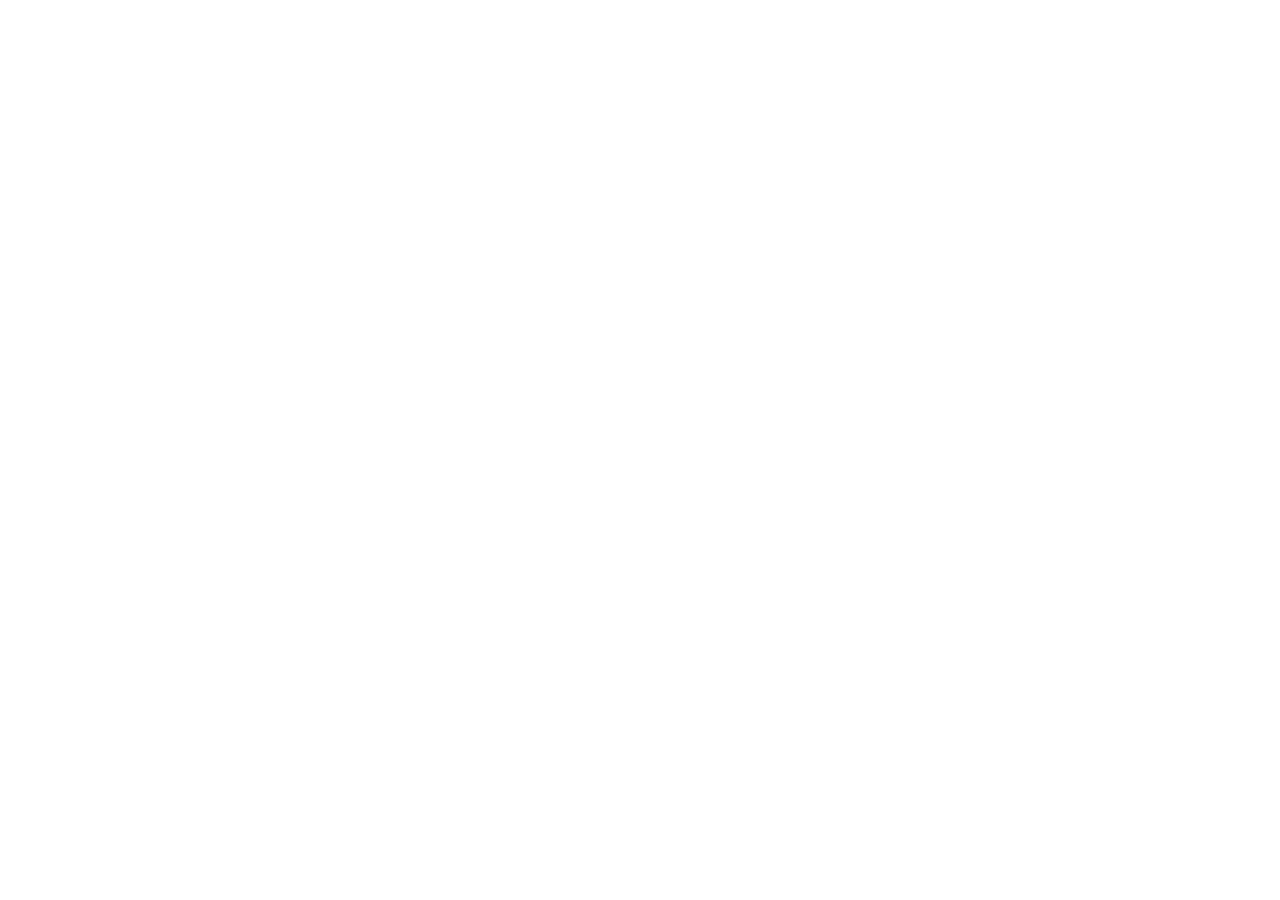
==== mellow-fade-block-main/index.html @ 61ed84eb "322" ====
<!doctype html>
<html lang="ru">
  <head>
    <meta charset="UTF-8" />
    <meta name="viewport" content="width=device-width, initial-scale=1.0, maximum-scale=1.0, user-scalable=no" />
    <title>Отзывы клиентов | Тату-салон</title>
    <meta name="description" content="Отзывы довольных клиентов нашего тату-салона. Ваши слова — лучшая награда!" />
    <meta name="theme-color" content="#0d0d0d" />

    <meta property="og:title" content="Отзывы клиентов | Тату-салон" />
    <meta property="og:description" content="Отзывы довольных клиентов нашего тату-салона" />
    <meta property="og:type" content="website" />

    <meta name="twitter:card" content="summary_large_image" />
  </head>

  <body>
    <div id="root"></div>
    <script type="module" src="/src/main.tsx"></script>
  </body>
</html>
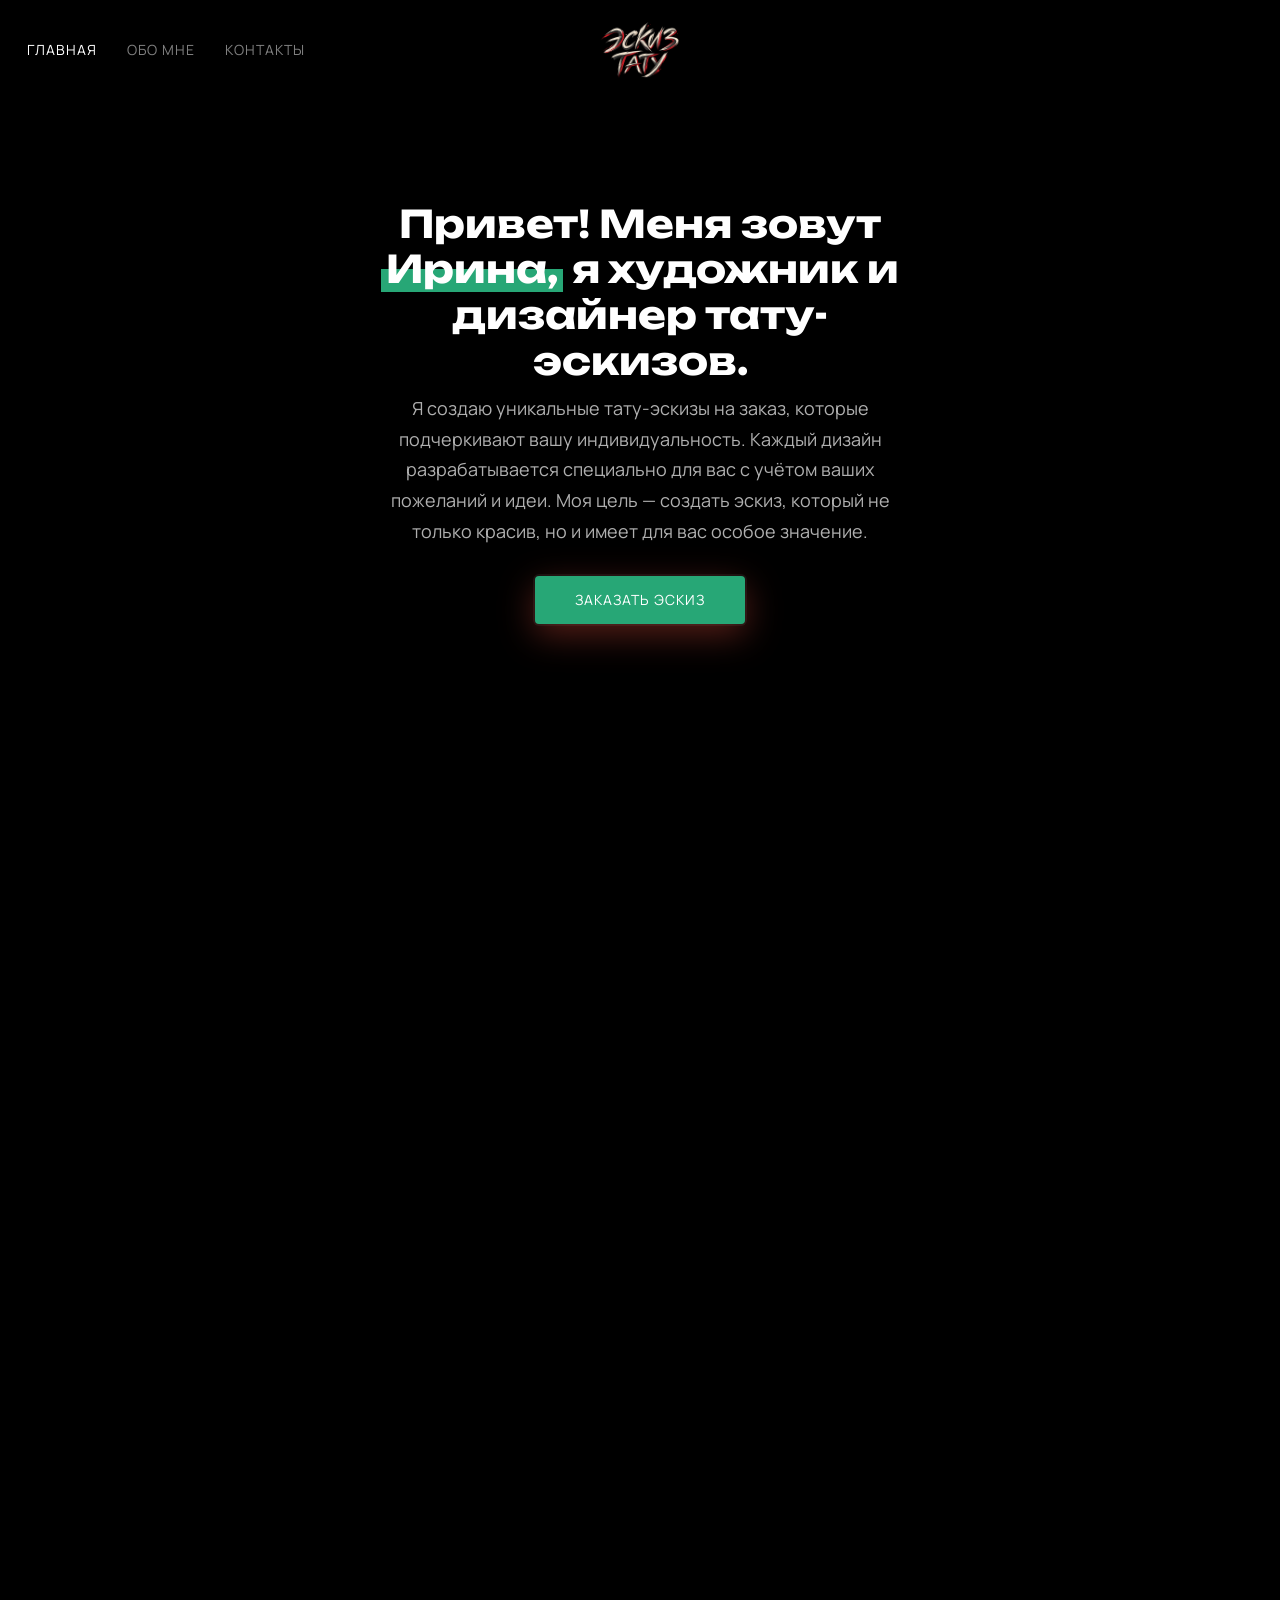
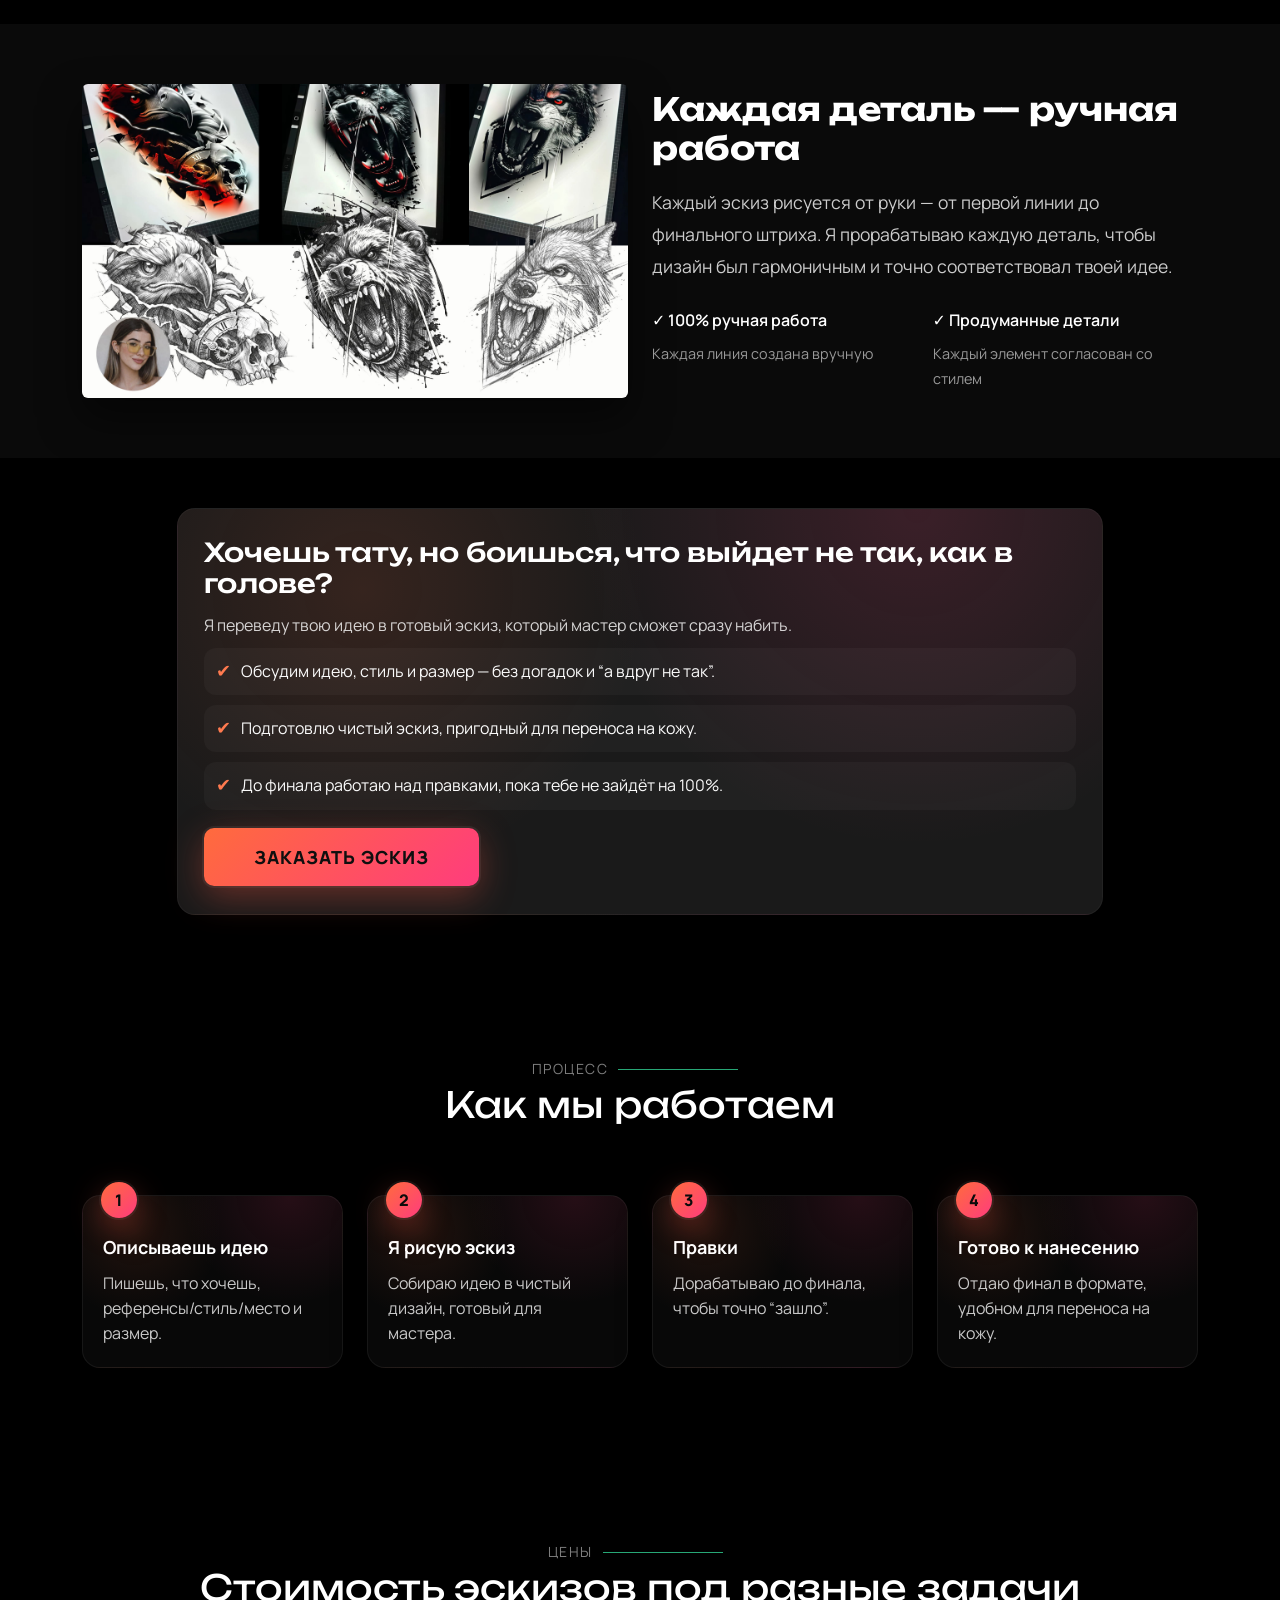
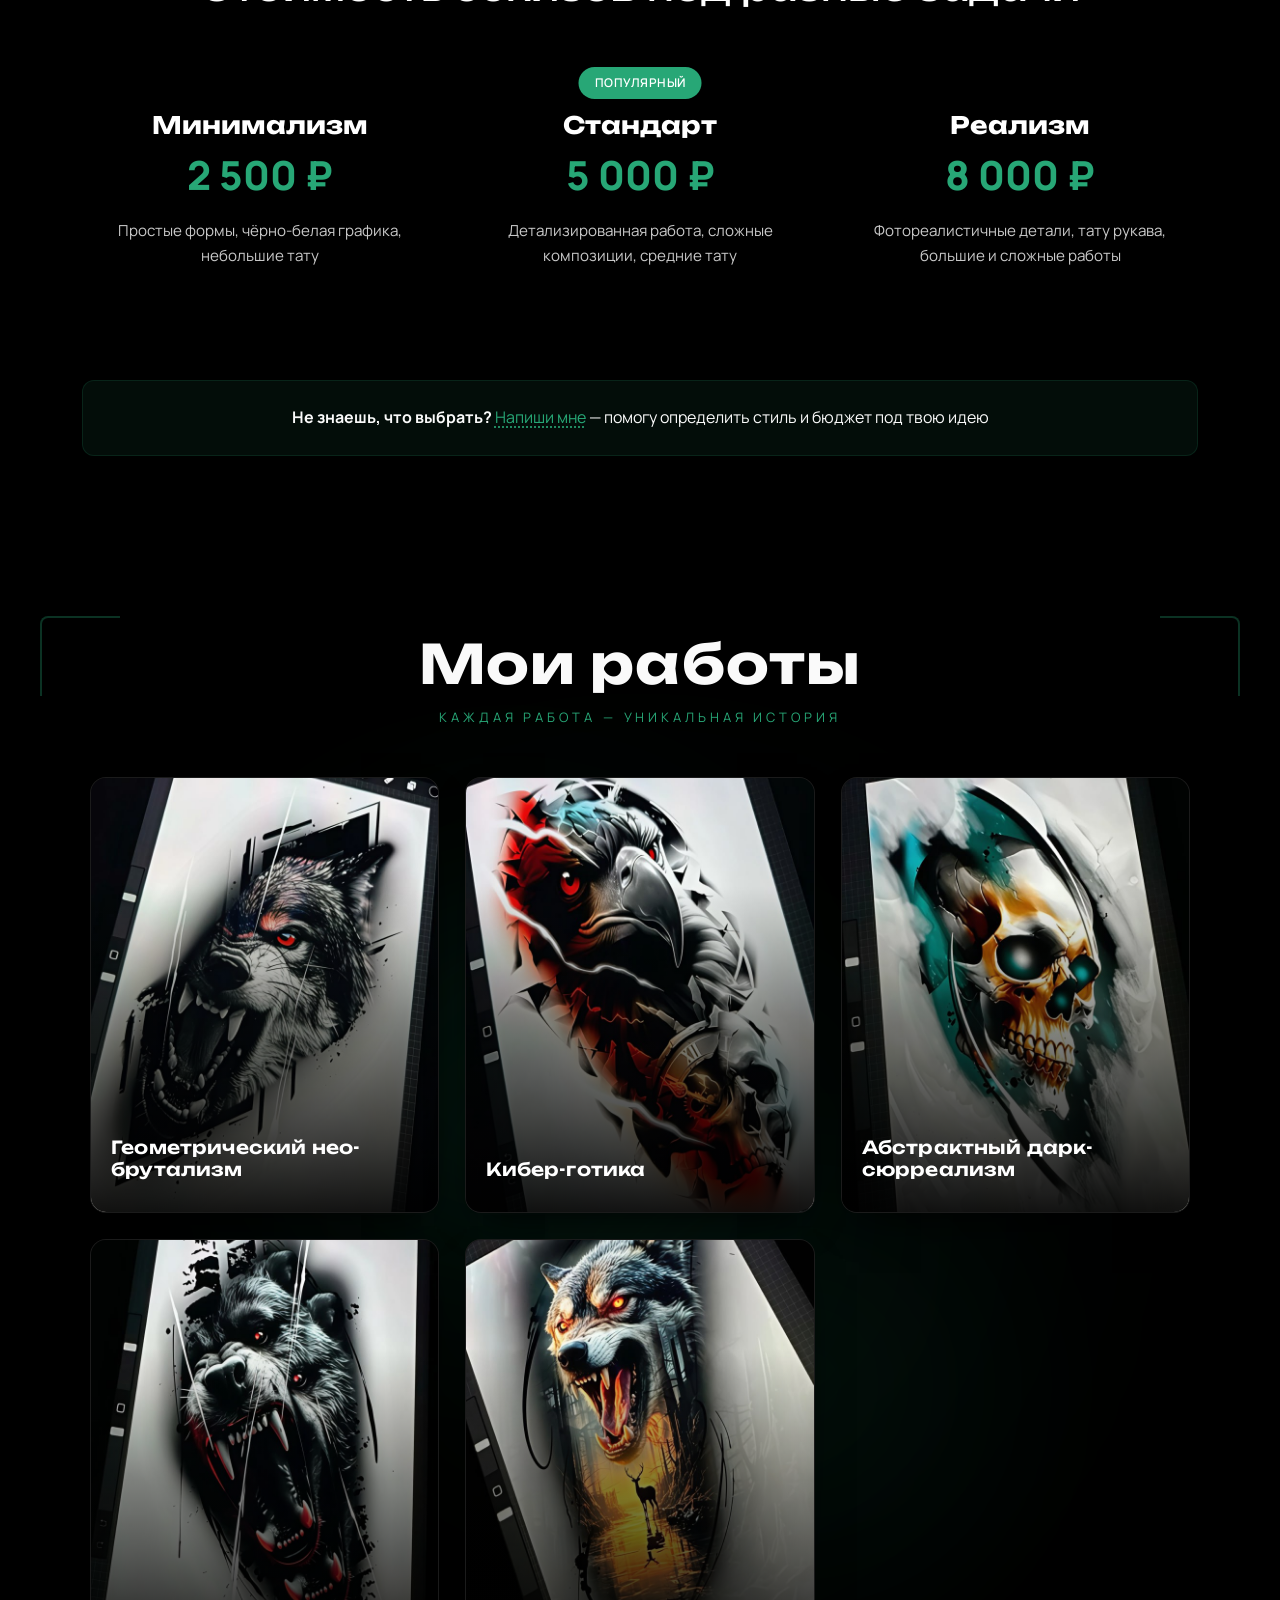
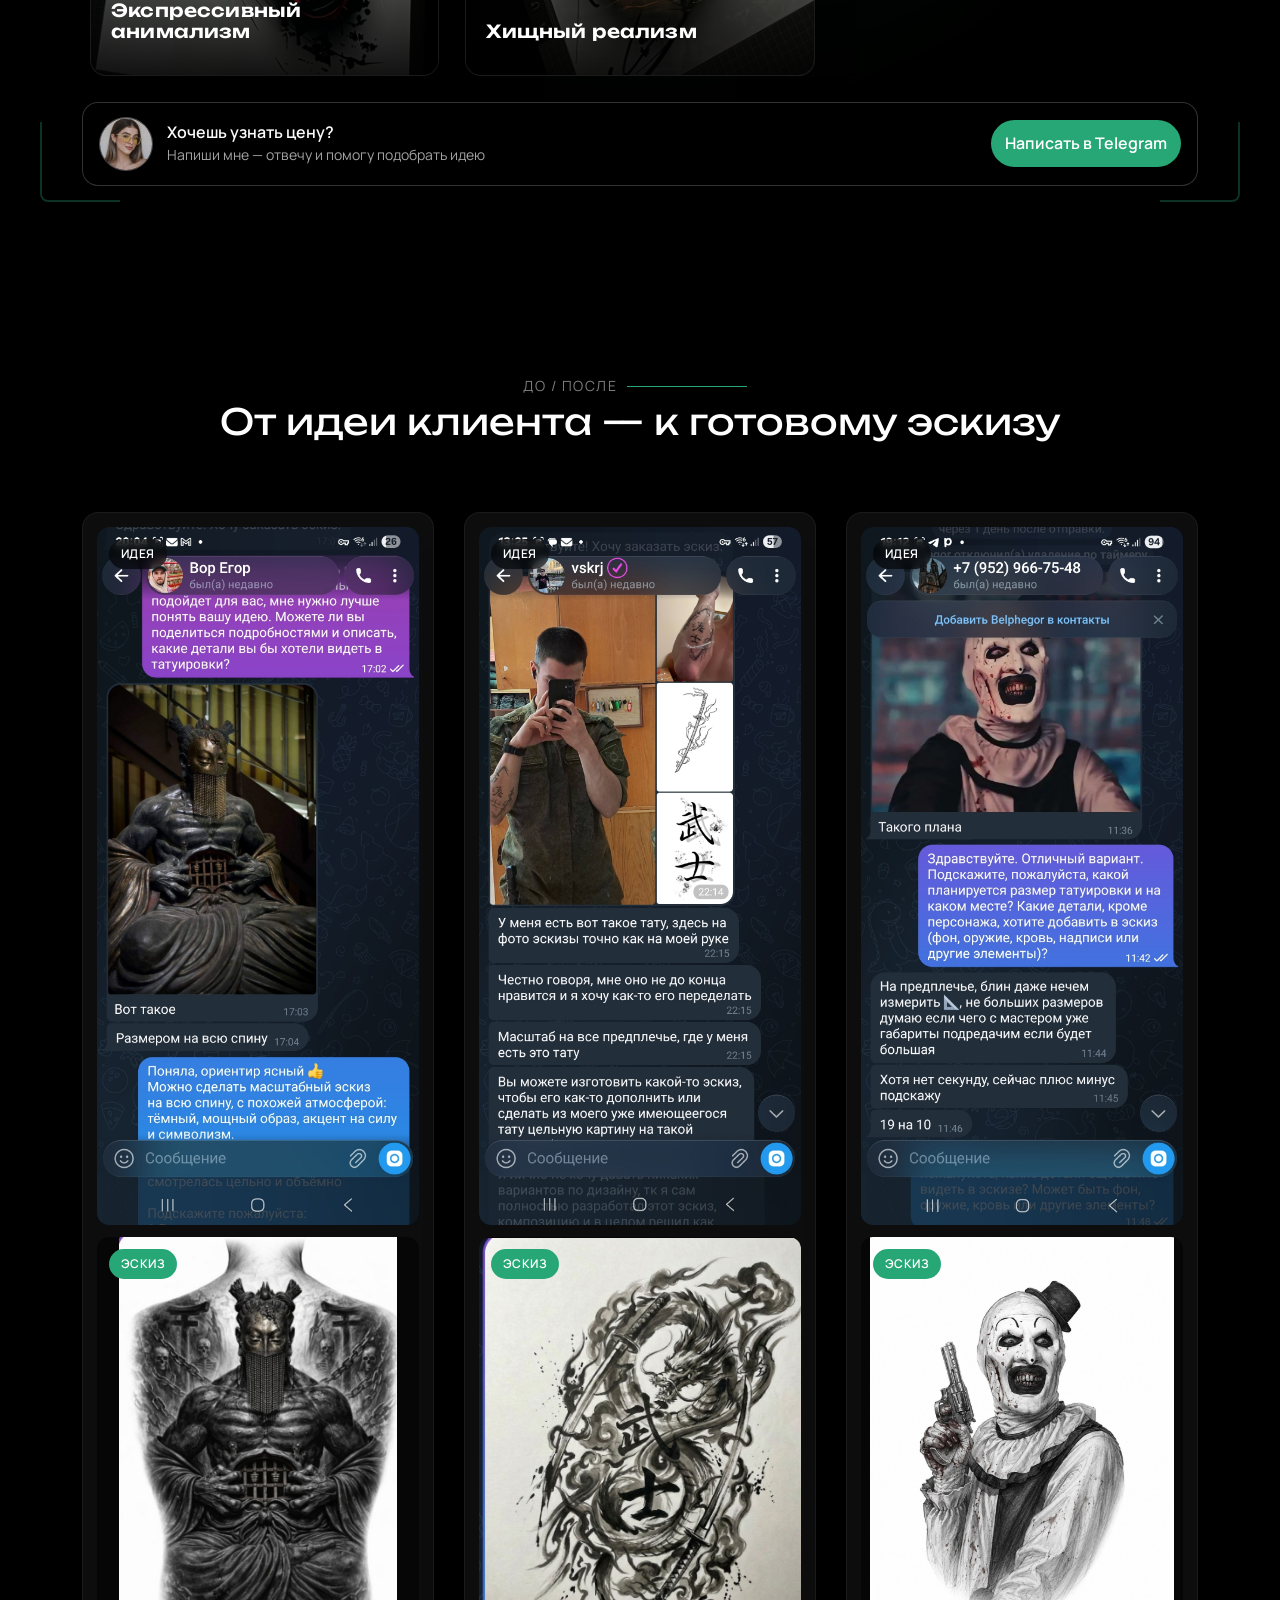
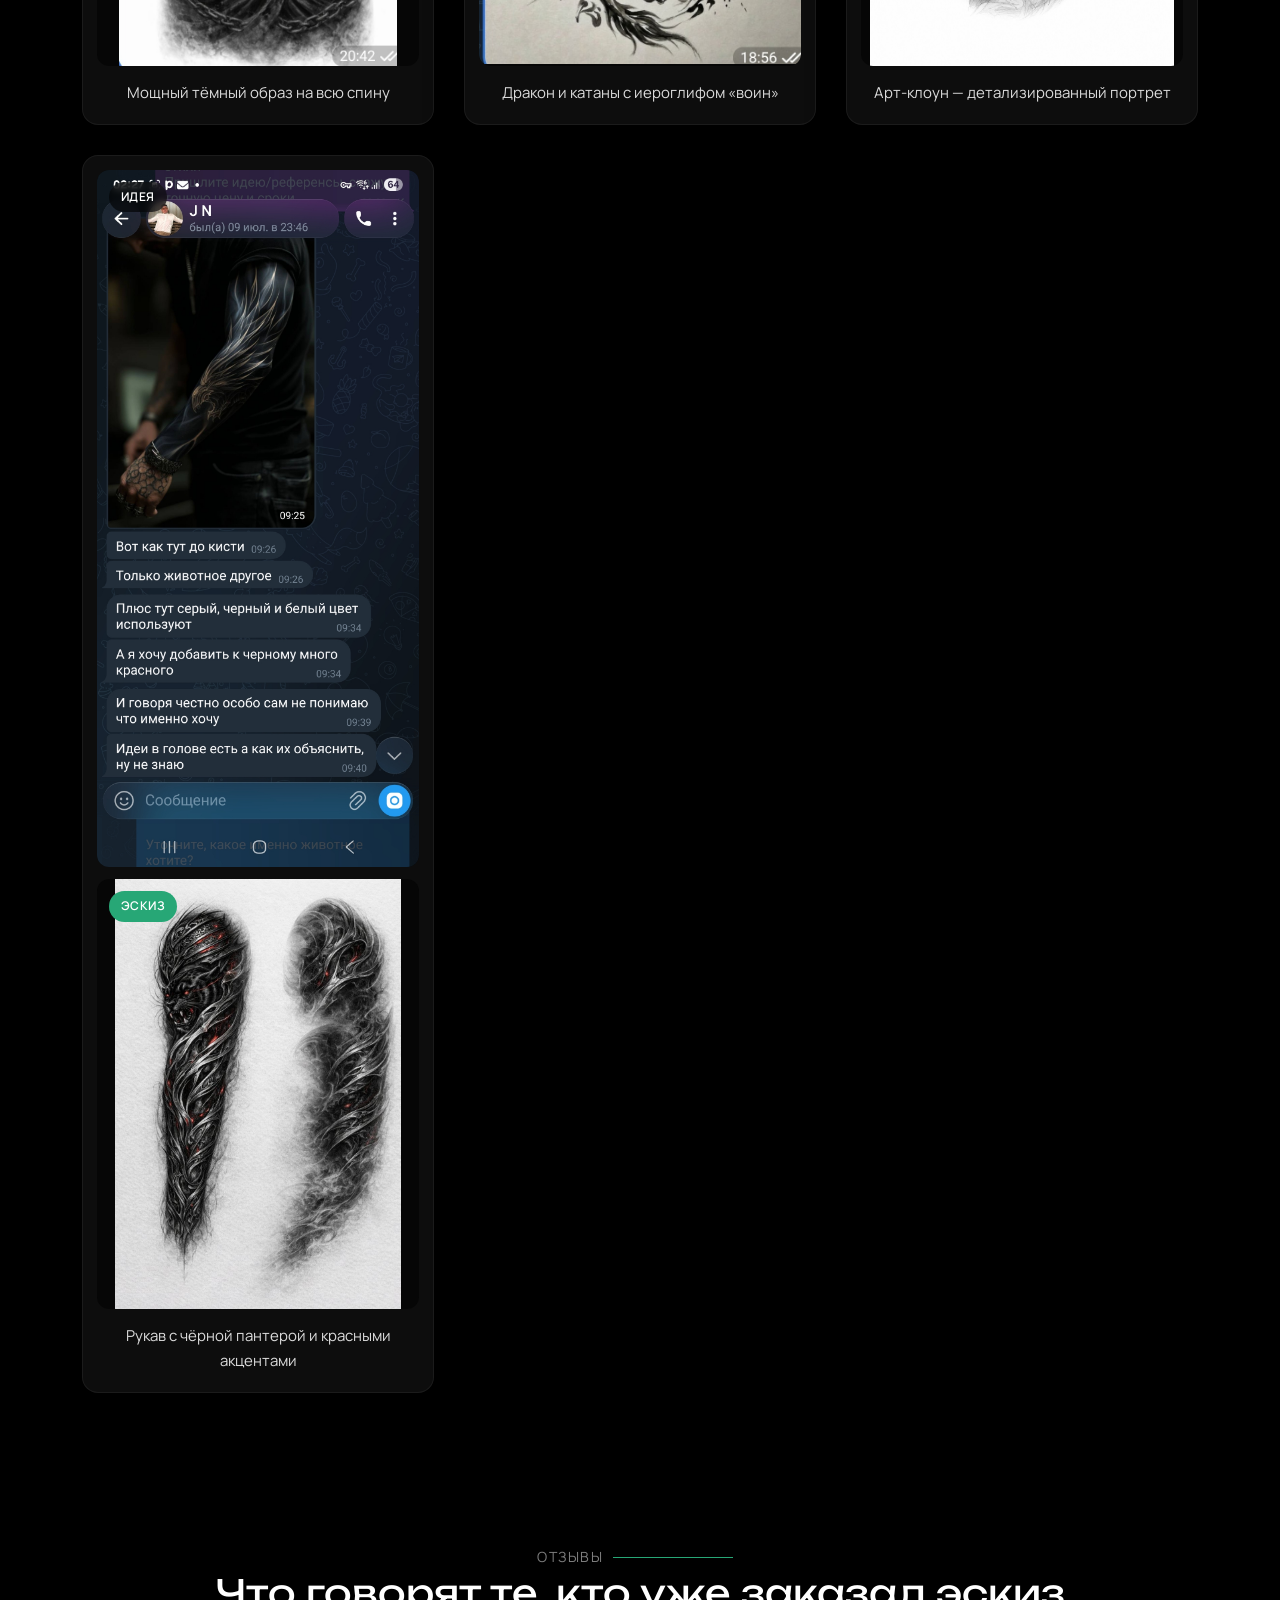
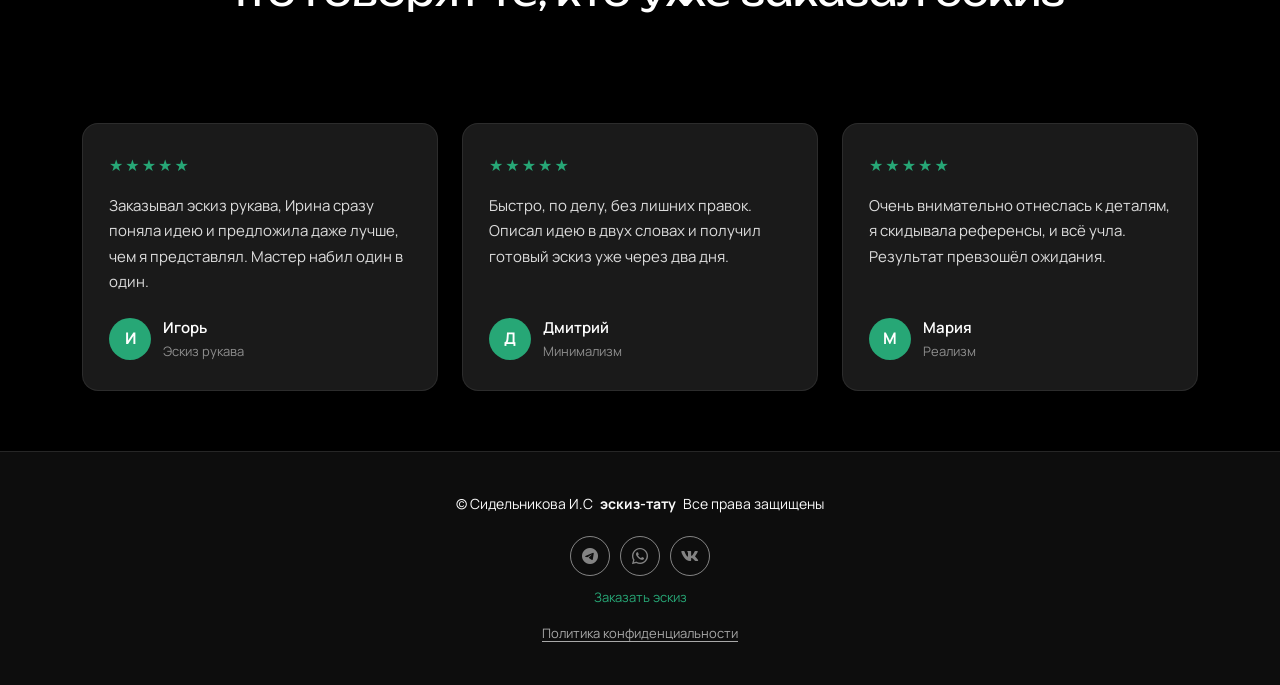
==== commit 5ce5dbeb: "322" ====
--- a/mellow-fade-block-main/index.html
+++ b/mellow-fade-block-main/index.html
@@ -1,21 +1,1006 @@
-<!doctype html>
+<!DOCTYPE html>
 <html lang="ru">
-  <head>
-    <meta charset="UTF-8" />
-    <meta name="viewport" content="width=device-width, initial-scale=1.0, maximum-scale=1.0, user-scalable=no" />
-    <title>Отзывы клиентов | Тату-салон</title>
-    <meta name="description" content="Отзывы довольных клиентов нашего тату-салона. Ваши слова — лучшая награда!" />
-    <meta name="theme-color" content="#0d0d0d" />
-
-    <meta property="og:title" content="Отзывы клиентов | Тату-салон" />
-    <meta property="og:description" content="Отзывы довольных клиентов нашего тату-салона" />
-    <meta property="og:type" content="website" />
-
-    <meta name="twitter:card" content="summary_large_image" />
-  </head>
-
-  <body>
-    <div id="root"></div>
-    <script type="module" src="/src/main.tsx"></script>
-  </body>
+
+<head>
+  <meta charset="utf-8">
+  <meta content="width=device-width, initial-scale=1.0" name="viewport">
+  <title>эскиз-тату — Эскизы на заказ</title>
+  <meta name="description" content="Профессиональные тату-эскизы на заказ. Уникальные дизайны, разработанные специально для вас с учётом ваших пожеланий.">
+  <meta name="keywords" content="тату эскизы, эскизы на заказ, дизайн тату, татуировки, художник тату">
+
+  <!-- DNS prefetch for external resources -->
+  <link rel="dns-prefetch" href="//fonts.googleapis.com">
+  <link rel="dns-prefetch" href="//fonts.gstatic.com">
+  <link rel="dns-prefetch" href="//mc.yandex.ru">
+
+  <!-- Favicons -->
+  <link href="assets/img/favicon.png" rel="icon" type="image/png">
+  <link href="assets/img/favicon.png" rel="shortcut icon" type="image/png">
+  <link href="assets/img/apple-touch-icon.png" rel="apple-touch-icon">
+  
+  <!-- Яндекс Директ и Open Graph -->
+  <meta property="og:title" content="эскиз-тату — Эскизы на заказ">
+  <meta property="og:description" content="Профессиональные тату-эскизы на заказ. Уникальные дизайны, разработанные специально для вас.">
+  <meta property="og:image" content="http://tattoosketch-irina.ru/assets/img/logo.png">
+  <meta property="og:url" content="http://tattoosketch-irina.ru/">
+  <meta property="og:type" content="website">
+  <meta property="og:site_name" content="эскиз-тату">
+  <meta property="og:locale" content="ru_RU">
+  
+  <!-- Twitter Card -->
+  <meta name="twitter:card" content="summary_large_image">
+  <meta name="twitter:title" content="эскиз-тату — Эскизы на заказ">
+  <meta name="twitter:description" content="Профессиональные тату-эскизы на заказ">
+  <meta name="twitter:image" content="http://tattoosketch-irina.ru/assets/img/logo.png">
+  
+  <!-- Дополнительные размеры иконок для лучшей совместимости -->
+  <link rel="icon" type="image/png" sizes="16x16" href="assets/img/favicon.png">
+  <link rel="icon" type="image/png" sizes="32x32" href="assets/img/favicon.png">
+  <link rel="icon" type="image/png" sizes="96x96" href="assets/img/favicon.png">
+  <link rel="icon" type="image/png" sizes="192x192" href="assets/img/favicon.png">
+
+  <!-- Fonts - optimized -->
+  <link rel="preconnect" href="https://fonts.googleapis.com">
+  <link rel="preconnect" href="https://fonts.gstatic.com" crossorigin>
+  <link rel="preload" href="https://fonts.googleapis.com/css2?family=Manrope:wght@300;400;500;600;700;800&family=Unbounded:wght@400;500;600;700;800&display=swap" as="style" onload="this.onload=null;this.rel='stylesheet'">
+  <noscript><link href="https://fonts.googleapis.com/css2?family=Manrope:wght@300;400;500;600;700;800&family=Unbounded:wght@400;500;600;700;800&display=swap" rel="stylesheet"></noscript>
+
+  <!-- Critical CSS preload -->
+  <link rel="preload" href="assets/vendor/bootstrap/css/bootstrap.min.css" as="style">
+  <link rel="preload" href="assets/css/main.css?v=2.3" as="style">
+
+  <!-- Vendor CSS Files -->
+  <link href="assets/vendor/bootstrap/css/bootstrap.min.css" rel="stylesheet">
+  <link href="assets/vendor/bootstrap-icons/bootstrap-icons.css" rel="stylesheet">
+  <link href="assets/vendor/aos/aos.css" rel="stylesheet">
+  <link href="assets/vendor/glightbox/css/glightbox.min.css" rel="stylesheet">
+  <link href="assets/vendor/swiper/swiper-bundle.min.css" rel="stylesheet">
+
+  <!-- Main CSS File -->
+  <link href="assets/css/main.css?v=2.3" rel="stylesheet">
+
+  <link rel="stylesheet" href="https://cdnjs.cloudflare.com/ajax/libs/font-awesome/5.15.2/css/all.min.css"/>
+
+  <style>
+    /* Логотип в шапке */
+    .header-logo { position: absolute; left: 50%; top: 50%; transform: translate(-50%, -50%); display: inline-flex; align-items: center; line-height: 0; z-index: 1; }
+    .header-logo img { height: 56px; width: auto; display: block; }
+    @media (max-width: 575px) { .header-logo img { height: 44px; } }
+  </style>
+</head>
+
+
+<!-- Yandex.Metrika counter -->
+<script type="text/javascript">
+    (function(m,e,t,r,i,k,a){
+        m[i]=m[i]||function(){(m[i].a=m[i].a||[]).push(arguments)};
+        m[i].l=1*new Date();
+        for (var j = 0; j < document.scripts.length; j++) {if (document.scripts[j].src === r) { return; }}
+        k=e.createElement(t),a=e.getElementsByTagName(t)[0],k.async=1,k.src=r,a.parentNode.insertBefore(k,a)
+    })(window, document,'script','https://mc.yandex.ru/metrika/tag.js?id=113437921', 'ym');
+
+    ym(113437921, 'init', {ssr:true, webvisor:true, clickmap:true, ecommerce:"dataLayer", referrer: document.referrer, url: location.href, accurateTrackBounce:true, trackLinks:true});
+</script>
+<noscript><div><img src="https://mc.yandex.ru/watch/113437921" style="position:absolute; left:-9999px;" alt="" /></div></noscript>
+<!-- /Yandex.Metrika counter -->
+
+<body class="index-page">
+
+  <header id="header" class="header d-flex align-items-center sticky-top">
+    <div class="container-fluid position-relative d-flex align-items-center justify-content-between">
+      <nav id="navmenu" class="navmenu">
+        <ul>
+          <li><a href="http://tattoosketch-irina.ru/" class="active">Главная<br></a></li>
+          <li><a href="http://tattoosketch-irina.ru/about.html">Обо мне</a></li>
+          <li><a href="http://tattoosketch-irina.ru/contact.html">Контакты</a></li>
+        </ul>
+        <i class="mobile-nav-toggle d-xl-none bi bi-list"></i>
+      </nav>
+
+      <a href="http://tattoosketch-irina.ru/" class="header-logo" aria-label="Эскиз тату — на главную"><img src="assets/img/logo-header.png" alt="Эскиз тату" width="78" height="56"></a>
+
+    </div>
+  </header>
+  
+  <main class="main">
+
+    <!-- Hero Section -->
+    <section id="hero" class="hero section">
+
+      <div class="container">
+        <div class="row justify-content-center">
+          <div class="col-lg-6 text-center" data-aos="fade-up" data-aos-delay="100">
+            <h2><span>Привет! Меня зовут </span><span class="underlight">Ирина,</span><span> я художник и дизайнер тату-эскизов.</span></h2>
+            <p>Я создаю уникальные тату-эскизы на заказ, которые подчеркивают вашу индивидуальность. Каждый дизайн разрабатывается специально для вас с учётом ваших пожеланий и идеи. Моя цель — создать эскиз, который не только красив, но и имеет для вас особое значение.</p>
+            <div>
+              <a class="btn-get-started order-trigger" href="#order">Заказать эскиз<br></a>
+            </div>
+            
+          </div>
+        </div>
+      </div>
+    </section><!-- /Hero Section -->
+    <section id="video-hero" class="video-hero" style="position: relative; height: 100vh; overflow: hidden;">
+      <video autoplay muted loop playsinline preload="metadata"
+        style="
+          position: absolute;
+          top: 50%;
+          left: 50%;
+          height: 100%;
+          transform: translate(-50%, -50%);
+          object-fit: contain;
+          pointer-events: none;
+          user-select: none;
+        "
+        id="background-video"
+        oncontextmenu="return false;"
+        onselectstart="return false;"
+        ondragstart="return false;"
+      >
+        <source src="assets/vid/123.mp4" type="video/mp4">
+      </video>
+    </section>
+    
+    
+    <script>
+      // Загружаем видео после загрузки страницы с задержкой
+      window.addEventListener('load', function() {
+        setTimeout(function() {
+          const video = document.getElementById("background-video");
+          if (video) {
+            video.load(); // Загружаем видео
+            video.playbackRate = 0.7; // Уменьшаем скорость видео
+          }
+        }, 1000); // Задержка 1 секунда после загрузки страницы
+      });
+    </script>
+
+    <!-- Handmade Section -->
+    <section class="section" style="padding: 60px 0; background: #0a0a0a;">
+      <div class="container" data-aos="fade-up" data-aos-delay="100">
+        <div class="row align-items-center justify-content-center">
+          <div class="col-lg-6">
+            <div class="handmade-image-wrapper">
+              <img id="handmadeImage" src="" alt="Ручная работа эскиза" class="img-fluid rounded" style="width: 100%; height: auto; box-shadow: 0 20px 40px rgba(0,0,0,0.5);" draggable="false" oncontextmenu="return false;" onselectstart="return false;" ondragstart="return false;">
+            </div>
+          </div>
+          <div class="col-lg-6">
+            <div class="handmade-content">
+              <h3 style="color: #fff; font-size: 2rem; margin-bottom: 20px; font-weight: 700;">Каждая деталь — ручная работа</h3>
+              <p style="color: #ccc; font-size: 1.1rem; line-height: 1.8; margin-bottom: 25px;">
+                Каждый эскиз рисуется от руки — от первой линии до финального штриха. Я прорабатываю каждую деталь, чтобы дизайн был гармоничным и точно соответствовал твоей идее.
+              </p>
+              <div style="display: flex; gap: 15px; flex-wrap: wrap;">
+                <div style="flex: 1; min-width: 200px;">
+                  <div style="color: #fff; font-weight: 600; margin-bottom: 8px;">✓ 100% ручная работа</div>
+                  <div style="color: #999; font-size: 0.9rem;">Каждая линия создана вручную</div>
+                </div>
+                <div style="flex: 1; min-width: 200px;">
+                  <div style="color: #fff; font-weight: 600; margin-bottom: 8px;">✓ Продуманные детали</div>
+                  <div style="color: #999; font-size: 0.9rem;">Каждый элемент согласован со стилем</div>
+                </div>
+              </div>
+            </div>
+          </div>
+        </div>
+      </div>
+    </section>
+
+    <!-- Gallery Section -->
+    <section class="section" style="padding: 50px 0;">
+      <div class="container" data-aos="fade-up" data-aos-delay="80">
+        <div class="row justify-content-center">
+          <div class="col-lg-10">
+            <div class="pain-block">
+              <h3>Хочешь тату, но боишься, что выйдет не так, как в голове?</h3>
+              <p>Я переведу твою идею в готовый эскиз, который мастер сможет сразу набить.</p>
+              <ul class="pain-bullets">
+                <li><span class="icon">✔</span><span>Обсудим идею, стиль и размер — без догадок и “а вдруг не так”.</span></li>
+                <li><span class="icon">✔</span><span>Подготовлю чистый эскиз, пригодный для переноса на кожу.</span></li>
+                <li><span class="icon">✔</span><span>До финала работаю над правками, пока тебе не зайдёт на 100%.</span></li>
+              </ul>
+              <div style="margin-top: 18px;">
+                <a class="btn-get-started order-trigger" href="#order">Заказать эскиз</a>
+              </div>
+            </div>
+          </div>
+        </div>
+      </div>
+    </section>
+    <section id="work" class="section work-process">
+      <div class="container" data-aos="fade-up" data-aos-delay="80">
+        <div class="section-title text-center">
+          <h2>Процесс</h2>
+          <p>Как мы работаем</p>
+        </div>
+
+        <div class="row gy-4 justify-content-center">
+          <div class="col-lg-3 col-md-6">
+            <div class="work-step-card" data-aos="fade-up" data-aos-delay="100">
+              <div class="work-step-badge">1</div>
+              <div class="work-step-title">Описываешь идею</div>
+              <div class="work-step-text">Пишешь, что хочешь, референсы/стиль/место и размер.</div>
+            </div>
+          </div>
+
+          <div class="col-lg-3 col-md-6">
+            <div class="work-step-card" data-aos="fade-up" data-aos-delay="150">
+              <div class="work-step-badge">2</div>
+              <div class="work-step-title">Я рисую эскиз</div>
+              <div class="work-step-text">Собираю идею в чистый дизайн, готовый для мастера.</div>
+            </div>
+          </div>
+
+          <div class="col-lg-3 col-md-6">
+            <div class="work-step-card" data-aos="fade-up" data-aos-delay="200">
+              <div class="work-step-badge">3</div>
+              <div class="work-step-title">Правки</div>
+              <div class="work-step-text">Дорабатываю до финала, чтобы точно “зашло”.</div>
+            </div>
+          </div>
+
+          <div class="col-lg-3 col-md-6">
+            <div class="work-step-card" data-aos="fade-up" data-aos-delay="250">
+              <div class="work-step-badge">4</div>
+              <div class="work-step-title">Готово к нанесению</div>
+              <div class="work-step-text">Отдаю финал в формате, удобном для переноса на кожу.</div>
+            </div>
+          </div>
+        </div>
+      </div>
+    </section>
+
+    <!-- Pricing Section -->
+    <section id="pricing" class="section pricing-section">
+      <div class="container" data-aos="fade-up" data-aos-delay="80">
+        <div class="section-title text-center">
+          <h2>Цены</h2>
+          <p>Стоимость эскизов под разные задачи</p>
+        </div>
+      </div>
+
+      <!-- Популярный блок для мобильных -->
+      <div class="pricing-popular-mobile d-block d-md-none">
+        <div class="container" data-aos="fade-up" data-aos-delay="150">
+          <div class="pricing-item pricing-popular">
+            <span class="pricing-badge">Популярный</span>
+            <h3 class="pricing-title">Стандарт</h3>
+            <div>
+              <div class="pricing-price">5 000 ₽</div>
+              <p class="pricing-desc">Детализированная работа, сложные композиции, средние тату</p>
+            </div>
+          </div>
+        </div>
+      </div>
+
+      <div class="container" data-aos="fade-up" data-aos-delay="80">
+        <div class="row gy-4 justify-content-center">
+          <div class="col-lg-4 col-md-6 d-none d-md-block">
+            <div class="pricing-item" data-aos="fade-up" data-aos-delay="100">
+              <h3 class="pricing-title">Минимализм</h3>
+              <div>
+                <div class="pricing-price">2 500 ₽</div>
+                <p class="pricing-desc">Простые формы, чёрно-белая графика, небольшие тату</p>
+              </div>
+            </div>
+          </div>
+
+          <div class="col-lg-4 col-md-6 d-none d-md-block">
+            <div class="pricing-item pricing-popular" data-aos="fade-up" data-aos-delay="150">
+              <span class="pricing-badge">Популярный</span>
+              <h3 class="pricing-title">Стандарт</h3>
+              <div>
+                <div class="pricing-price">5 000 ₽</div>
+                <p class="pricing-desc">Детализированная работа, сложные композиции, средние тату</p>
+              </div>
+            </div>
+          </div>
+
+          <div class="col-lg-4 col-md-6 d-none d-md-block">
+            <div class="pricing-item" data-aos="fade-up" data-aos-delay="200">
+              <h3 class="pricing-title">Реализм</h3>
+              <div>
+                <div class="pricing-price">8 000 ₽</div>
+                <p class="pricing-desc">Фотореалистичные детали, тату рукава, большие и сложные работы</p>
+              </div>
+            </div>
+          </div>
+
+          <!-- Мобильные версии остальных блоков -->
+          <div class="col-12 d-block d-md-none">
+            <div class="row gy-3">
+              <div class="col-12">
+                <div class="pricing-item" data-aos="fade-up" data-aos-delay="100">
+                  <h3 class="pricing-title">Минимализм</h3>
+                  <div>
+                    <div class="pricing-price">2 500 ₽</div>
+                    <p class="pricing-desc">Простые формы, чёрно-белая графика, небольшие тату</p>
+                  </div>
+                </div>
+              </div>
+
+              <div class="col-12">
+                <div class="pricing-item" data-aos="fade-up" data-aos-delay="200">
+                  <h3 class="pricing-title">Реализм</h3>
+                  <div>
+                    <div class="pricing-price">8 000 ₽</div>
+                    <p class="pricing-desc">Фотореалистичные детали, тату рукава, большие и сложные работы</p>
+                  </div>
+                </div>
+              </div>
+            </div>
+          </div>
+        </div>
+
+        <div class="pricing-note text-center" data-aos="fade-up" data-aos-delay="250">
+          <p><strong>Не знаешь, что выбрать?</strong> <a href="#order" class="order-trigger" style="color: var(--accent-color); text-decoration: underline; text-decoration-style: dotted; text-underline-offset: 4px;">Напиши мне</a> — помогу определить стиль и бюджет под твою идею</p>
+        </div>
+      </div>
+    </section>
+
+    <section id="gallery-4" class="section mfb-gallery">
+
+      <div class="mfb-gallery__bg" aria-hidden="true">
+        <div class="mfb-gallery__glow mfb-gallery__glow--1"></div>
+        <div class="mfb-gallery__glow mfb-gallery__glow--2"></div>
+        <div class="mfb-gallery__glow mfb-gallery__glow--3"></div>
+
+        <div class="mfb-gallery__corner mfb-gallery__corner--tl"></div>
+        <div class="mfb-gallery__corner mfb-gallery__corner--tr"></div>
+        <div class="mfb-gallery__corner mfb-gallery__corner--bl"></div>
+        <div class="mfb-gallery__corner mfb-gallery__corner--br"></div>
+      </div>
+
+      <div class="container mfb-gallery__container">
+        <div class="mfb-gallery__header">
+          <h2 class="mfb-gallery__title">Мои работы</h2>
+          <p class="mfb-gallery__subtitle">Каждая работа — уникальная история</p>
+        </div>
+
+        <div class="mfb-grid">
+          <figure class="mfb-card">
+            <img class="mfb-card__img" src="assets/img/gallery/gallery-1.jpg" alt="Геометрический нео-брутализм" loading="lazy" draggable="false" oncontextmenu="return false;">
+            <figcaption class="mfb-card__caption">
+              <h3 class="mfb-card__title">Геометрический нео-брутализм</h3>
+              <p class="mfb-card__desc"></p>
+            </figcaption>
+          </figure>
+
+          <figure class="mfb-card">
+            <img class="mfb-card__img" src="assets/img/gallery/gallery-2.jpg" alt="Кибер-готика" loading="lazy" draggable="false" oncontextmenu="return false;">
+            <figcaption class="mfb-card__caption">
+              <h3 class="mfb-card__title">Кибер-готика</h3>
+              <p class="mfb-card__desc"></p>
+            </figcaption>
+          </figure>
+
+          <figure class="mfb-card">
+            <img class="mfb-card__img" src="assets/img/gallery/gallery-3.jpg" alt="Абстрактный дарк-сюрреализм" loading="lazy" draggable="false" oncontextmenu="return false;">
+            <figcaption class="mfb-card__caption">
+              <h3 class="mfb-card__title">Абстрактный дарк-сюрреализм</h3>
+              <p class="mfb-card__desc"></p>
+            </figcaption>
+          </figure>
+
+          <figure class="mfb-card">
+            <img class="mfb-card__img" src="assets/img/gallery/gallery-4.jpg" alt="Экспрессивный анимализм" loading="lazy" draggable="false" oncontextmenu="return false;">
+            <figcaption class="mfb-card__caption">
+              <h3 class="mfb-card__title">Экспрессивный анимализм</h3>
+              <p class="mfb-card__desc"></p>
+            </figcaption>
+          </figure>
+
+          <figure class="mfb-card">
+            <img class="mfb-card__img" src="assets/img/gallery/gallery-5.jpg" alt="Хищный реализм" loading="lazy" draggable="false" oncontextmenu="return false;">
+            <figcaption class="mfb-card__caption">
+              <h3 class="mfb-card__title">Хищный реализм</h3>
+              <p class="mfb-card__desc"></p>
+            </figcaption>
+          </figure>
+        </div>
+
+        <div class="mfb-gallery__cta">
+          <div class="mfb-cta">
+            <img class="mfb-cta__avatar" src="assets/img/profile-img.png" alt="Ирина" loading="lazy">
+            <div class="mfb-cta__body">
+              <div class="mfb-cta__title">Хочешь узнать цену?</div>
+              <div class="mfb-cta__text">Напиши мне — отвечу и помогу подобрать идею</div>
+            </div>
+            <a class="mfb-cta__btn" href="https://t.me/Irinasketchs?text=%D0%97%D0%B4%D1%80%D0%B0%D0%B2%D1%81%D1%82%D0%B2%D1%83%D0%B9%D1%82%D0%B5!%20%D0%A5%D0%BE%D1%87%D1%83%20%D0%B7%D0%B0%D0%BA%D0%B0%D0%B7%D0%B0%D1%82%D1%8C%20%D1%8D%D1%81%D0%BA%D0%B8%D0%B7." target="_blank" rel="noopener">Написать в Telegram</a>
+          </div>
+        </div>
+      </div>
+
+    </section><!-- /Gallery Section -->
+
+    <!-- Before / After Section -->
+    <section id="before-after" class="section before-after">
+      <div class="container" data-aos="fade-up" data-aos-delay="80">
+        <div class="section-title text-center">
+          <h2>До / После</h2>
+          <p>От идеи клиента — к готовому эскизу</p>
+        </div>
+
+        <div class="ba-grid">
+          <div class="ba-card">
+            <div class="ba-card__side ba-card__side--before">
+              <img src="assets/img/before-after/ba1-before.jpg" alt="Идея клиента — референс" loading="lazy" draggable="false" oncontextmenu="return false;">
+              <span class="ba-card__tag">Идея</span>
+            </div>
+            <div class="ba-card__side ba-card__side--after">
+              <img src="assets/img/before-after/ba1-after.jpg" alt="Готовый эскиз" loading="lazy" draggable="false" oncontextmenu="return false;">
+              <span class="ba-card__tag ba-card__tag--after">Эскиз</span>
+            </div>
+            <p class="ba-card__caption">Мощный тёмный образ на всю спину</p>
+          </div>
+
+          <div class="ba-card">
+            <div class="ba-card__side ba-card__side--before">
+              <img src="assets/img/before-after/ba2-before.jpg" alt="Идея клиента — референс" loading="lazy" draggable="false" oncontextmenu="return false;">
+              <span class="ba-card__tag">Идея</span>
+            </div>
+            <div class="ba-card__side ba-card__side--after">
+              <img src="assets/img/before-after/ba2-after.jpg" alt="Готовый эскиз" loading="lazy" draggable="false" oncontextmenu="return false;">
+              <span class="ba-card__tag ba-card__tag--after">Эскиз</span>
+            </div>
+            <p class="ba-card__caption">Дракон и катаны с иероглифом «воин»</p>
+          </div>
+
+          <div class="ba-card">
+            <div class="ba-card__side ba-card__side--before">
+              <img src="assets/img/before-after/ba3-before.jpg" alt="Идея клиента — референс" loading="lazy" draggable="false" oncontextmenu="return false;">
+              <span class="ba-card__tag">Идея</span>
+            </div>
+            <div class="ba-card__side ba-card__side--after">
+              <img src="assets/img/before-after/ba3-after.jpg" alt="Готовый эскиз" loading="lazy" draggable="false" oncontextmenu="return false;">
+              <span class="ba-card__tag ba-card__tag--after">Эскиз</span>
+            </div>
+            <p class="ba-card__caption">Арт-клоун — детализированный портрет</p>
+          </div>
+
+          <div class="ba-card">
+            <div class="ba-card__side ba-card__side--before">
+              <img src="assets/img/before-after/ba4-before.jpg" alt="Идея клиента — референс" loading="lazy" draggable="false" oncontextmenu="return false;">
+              <span class="ba-card__tag">Идея</span>
+            </div>
+            <div class="ba-card__side ba-card__side--after">
+              <img src="assets/img/before-after/ba4-after.jpg" alt="Готовый эскиз" loading="lazy" draggable="false" oncontextmenu="return false;">
+              <span class="ba-card__tag ba-card__tag--after">Эскиз</span>
+            </div>
+            <p class="ba-card__caption">Рукав с чёрной пантерой и красными акцентами</p>
+          </div>
+        </div>
+      </div>
+    </section><!-- /Before After Section -->
+
+    <!-- Reviews Section -->
+    <!-- Замените имена, тексты отзывов и оценки на реальные — это placeholder-контент -->
+    <section id="reviews" class="section reviews-section">
+      <div class="container" data-aos="fade-up" data-aos-delay="80">
+        <div class="section-title text-center">
+          <h2>Отзывы</h2>
+          <p>Что говорят те, кто уже заказал эскиз</p>
+        </div>
+
+        <div class="reviews-grid">
+          <div class="review-card" data-aos="fade-up" data-aos-delay="100">
+            <div class="review-card__stars">★★★★★</div>
+            <p class="review-card__text">Заказывал эскиз рукава, Ирина сразу поняла идею и предложила даже лучше, чем я представлял. Мастер набил один в один.</p>
+            <div class="review-card__author">
+              <div class="review-card__avatar">И</div>
+              <div>
+                <div class="review-card__name">Игорь</div>
+                <div class="review-card__meta">Эскиз рукава</div>
+              </div>
+            </div>
+          </div>
+
+          <div class="review-card" data-aos="fade-up" data-aos-delay="150">
+            <div class="review-card__stars">★★★★★</div>
+            <p class="review-card__text">Быстро, по делу, без лишних правок. Описал идею в двух словах и получил готовый эскиз уже через два дня.</p>
+            <div class="review-card__author">
+              <div class="review-card__avatar">Д</div>
+              <div>
+                <div class="review-card__name">Дмитрий</div>
+                <div class="review-card__meta">Минимализм</div>
+              </div>
+            </div>
+          </div>
+
+          <div class="review-card" data-aos="fade-up" data-aos-delay="200">
+            <div class="review-card__stars">★★★★★</div>
+            <p class="review-card__text">Очень внимательно отнеслась к деталям, я скидывала референсы, и всё учла. Результат превзошёл ожидания.</p>
+            <div class="review-card__author">
+              <div class="review-card__avatar">М</div>
+              <div>
+                <div class="review-card__name">Мария</div>
+                <div class="review-card__meta">Реализм</div>
+              </div>
+            </div>
+          </div>
+        </div>
+      </div>
+    </section><!-- /Reviews Section -->
+
+  </main>
+
+  <footer id="footer" class="footer">
+
+    <div class="container">
+      <div class="copyright text-center ">
+        <p>© <span>Cидельникова И.С</span> <strong class="px-1 sitename">эскиз-тату</strong> <span>Все права защищены</span></p>
+      </div>
+      <div class="social-links d-flex justify-content-center">
+        <a href="#" class="social-links__icon social-links__icon--tg" onclick="openTelegramModal(); return false;" aria-label="Telegram"><i class="bi bi-telegram"></i></a>
+        <a href="#" class="social-links__icon social-links__icon--wa" onclick="openWhatsAppModal(); return false;" aria-label="WhatsApp"><i class="bi bi-whatsapp"></i></a>
+        <a href="https://vk.me/tattoo_sketchs1" class="social-links__icon social-links__icon--vk" aria-label="ВКонтакте"><i class="fab fa-vk"></i></a>
+      </div>
+      <div class="credits">
+        <!-- All the links in the footer should remain intact. -->
+        <!-- You can delete the links only if you've purchased the pro version. -->
+        <!-- Licensing information: https://bootstrapmade.com/license/ -->
+        <!-- Purchase the pro version with working PHP/AJAX contact form: [buy-url] -->
+      <a href="#order" class="order-trigger">Заказать эскиз</a>
+      </div>
+      <div class="text-center">
+        <button type="button" class="footer-privacy-link" onclick="openPrivacyModal()">Политика конфиденциальности</button>
+      </div>
+    </div>
+
+  </footer>
+
+  <!-- Order Modal -->
+<div class="order-modal" id="orderModal">
+  <div class="order-modal__dialog">
+    <button class="order-modal__close" type="button" aria-label="Закрыть"><i class="bi bi-x-lg"></i></button>
+
+    <div class="order-modal__title">
+      Создадим твой уникальный тату-эскиз вместе
+    </div>
+
+    <div class="order-modal__text">
+      Напиши мне прямо сейчас, и я разработаю авторский эскиз под твой стиль и место на теле.
+      2 правки бесплатно, готово за 48 часов. Твоя идея — мой дизайн!
+    </div>
+
+    <div class="order-modal__actions">
+      <a class="order-modal__btn order-modal__btn--tg" href="https://t.me/Irinasketchs?text=%D0%97%D0%B4%D1%80%D0%B0%D0%B2%D1%81%D1%82%D0%B2%D1%83%D0%B9%D1%82%D0%B5!%20%D0%A5%D0%BE%D1%87%D1%83%20%D0%B7%D0%B0%D0%BA%D0%B0%D0%B7%D0%B0%D1%82%D1%8C%20%D1%8D%D1%81%D0%BA%D0%B8%D0%B7." target="_blank" rel="noopener">
+        <span class="order-modal__btn-content">
+          <i class="bi bi-telegram order-modal__btn-icon"></i>
+          <span class="order-modal__btn-text">
+            <span class="order-modal__btn-main">Telegram</span>
+            <span class="order-modal__btn-sub">работает с VPN</span>
+          </span>
+        </span>
+      </a>
+      <a class="order-modal__btn order-modal__btn--wa" href="https://wa.me/79517623467?text=%D0%97%D0%B4%D1%80%D0%B0%D0%B2%D1%81%D1%82%D0%B2%D1%83%D0%B9%D1%82%D0%B5!%20%D0%A5%D0%BE%D1%87%D1%83%20%D0%B7%D0%B0%D0%BA%D0%B0%D0%B7%D0%B0%D1%82%D1%8C%20%D1%8D%D1%81%D0%BA%D0%B8%D0%B7." target="_blank" rel="noopener">
+        <span class="order-modal__btn-content">
+          <i class="bi bi-whatsapp order-modal__btn-icon"></i>
+          <span class="order-modal__btn-text">
+            <span class="order-modal__btn-main">WhatsApp</span>
+            <span class="order-modal__btn-sub">работает с VPN</span>
+          </span>
+        </span>
+      </a>
+      <a class="order-modal__btn order-modal__btn--vk" href="https://vk.me/tattoo_sketchs1" target="_blank" rel="noopener">
+        <span class="order-modal__btn-content">
+          <i class="fab fa-vk order-modal__btn-icon"></i>
+          <span class="order-modal__btn-text">
+            <span class="order-modal__btn-main">ВКонтакте</span>
+            <span class="order-modal__btn-sub">без VPN</span>
+          </span>
+        </span>
+      </a>
+      <a class="order-modal__btn order-modal__btn--max" href="https://max.ru/u/f9LHodD0cOKFTOiDTiyeETaoW0tU1m-Z9Y6-FG8W3-4ZgeaolF8IkPWE2fU" target="_blank" rel="noopener">
+        <span class="order-modal__btn-content">
+          <span class="order-modal__btn-icon order-modal__btn-icon--max" aria-hidden="true"></span>
+          <span class="order-modal__btn-text">
+            <span class="order-modal__btn-main">MAX</span>
+            <span class="order-modal__btn-sub">без VPN</span>
+          </span>
+        </span>
+      </a>
+    </div>
+
+    <button type="button" class="order-examples-trigger" id="openExamplesBtn">
+      <i class="bi bi-images"></i> Посмотреть примеры работ
+    </button>
+
+  </div>
+</div>
+
+  <!-- Попап с важной информацией: показывается перед выбором мессенджера -->
+  <div class="order-modal" id="orderInfoModal">
+    <div class="order-modal__dialog order-modal__dialog--sm">
+      <button class="order-modal__close" type="button" aria-label="Закрыть" id="orderInfoCloseBtn"><i class="bi bi-x-lg"></i></button>
+
+      <div class="order-modal__title">Прежде чем начнём</div>
+
+      <div class="order-modal__text" style="margin-bottom: 18px;">
+        Коротко о том, как я работаю, чтобы не было недопонимания.
+      </div>
+
+      <div class="order-thanks__laststep" style="width: 100%; box-sizing: border-box; align-items: flex-start;">
+        <span class="order-thanks__badge">Важно</span>
+        <p class="order-scope-note">Я рисую эскизы — <strong>сам дизайн</strong>, а не набиваю тату. Для нанесения понадобится мастер-тату у тебя в городе.</p>
+        <p class="order-scope-note">Если вы хотите набить тату — пожалуйста, не пишите: я эскизы не набиваю.</p>
+      </div>
+
+      <button type="button" class="order-form__submit" id="orderInfoContinueBtn" style="width: 100%; margin-top: 20px;">Понятно, к мессенджерам</button>
+    </div>
+  </div>
+
+  <!-- Попап с примерами работ: вынесен из формы заказа отдельно -->
+  <div class="order-modal" id="examplesModal">
+    <div class="order-modal__dialog">
+      <button class="order-modal__close" type="button" aria-label="Закрыть" id="examplesCloseBtn"><i class="bi bi-x-lg"></i></button>
+
+      <div class="order-modal__title">Примеры работ</div>
+      <div class="order-modal__text">Несколько эскизов, которые я делала для клиентов.</div>
+
+      <div class="order-carousel">
+        <div class="order-carousel__viewport">
+          <div class="order-carousel__track" id="orderCarouselTrack">
+            <div class="order-carousel__item">
+              <img src="assets/123/photo_2025-07-03_23-08-54 (1).jpg" alt="Эскиз 1" loading="lazy" oncontextmenu="return false;" draggable="false">
+            </div>
+            <div class="order-carousel__item">
+              <img src="assets/123/photo_2025-07-03_23-08-55 (1).jpg" alt="Эскиз 2" loading="lazy" oncontextmenu="return false;" draggable="false">
+            </div>
+            <div class="order-carousel__item">
+              <img src="assets/123/photo_2025-07-03_23-08-55 (2) (1).jpg" alt="Эскиз 3" loading="lazy" oncontextmenu="return false;" draggable="false">
+            </div>
+            <div class="order-carousel__item">
+              <img src="assets/123/photo_2025-07-03_23-08-55 (3) (1).jpg" alt="Эскиз 4" loading="lazy" oncontextmenu="return false;" draggable="false">
+            </div>
+            <div class="order-carousel__item">
+              <img src="assets/123/photo_2025-07-03_23-08-56 (1).jpg" alt="Эскиз 5" loading="lazy" oncontextmenu="return false;" draggable="false">
+            </div>
+            <div class="order-carousel__item">
+              <img src="assets/123/photo_2025-07-03_23-08-56 (2) (1).jpg" alt="Эскиз 6" loading="lazy" oncontextmenu="return false;" draggable="false">
+            </div>
+            <div class="order-carousel__item">
+              <img src="assets/123/photo_2025-07-03_23-08-56 (3) (1).jpg" alt="Эскиз 7" loading="lazy" oncontextmenu="return false;" draggable="false">
+            </div>
+            <div class="order-carousel__item">
+              <img src="assets/123/photo_2025-07-03_23-08-56 (4) (1).jpg" alt="Эскиз 8" loading="lazy" oncontextmenu="return false;" draggable="false">
+            </div>
+          </div>
+          <div class="order-carousel__nav">
+            <button class="order-carousel__arrow order-carousel__arrow--prev" type="button" data-dir="-1">‹</button>
+            <button class="order-carousel__arrow order-carousel__arrow--next" type="button" data-dir="1">›</button>
+          </div>
+        </div>
+      </div>
+    </div>
+  </div>
+
+  <!-- Telegram Modal -->
+  <div class="order-modal" id="telegramModal" style="display: none;">
+    <div class="order-modal__dialog">
+      <button class="order-modal__close" type="button" aria-label="Закрыть" onclick="closeTelegramModal()"><i class="bi bi-x-lg"></i></button>
+      <div class="order-modal__title">Написать в Telegram</div>
+      <div class="order-modal__text">
+        Для работы Telegram в России нужно включить VPN. Если у вас нет VPN, лучше воспользуйтесь ВКонтакте.
+      </div>
+      <div class="order-modal__actions">
+        <a class="order-modal__btn order-modal__btn--tg" href="https://t.me/Irinasketchs?text=%D0%97%D0%B4%D1%80%D0%B0%D0%B2%D1%81%D1%82%D0%B2%D1%83%D0%B9%D1%82%D0%B5!%20%D0%A5%D0%BE%D1%87%D1%83%20%D0%B7%D0%B0%D0%BA%D0%B0%D0%B7%D0%B0%D1%82%D1%8C%20%D1%8D%D1%81%D0%BA%D0%B8%D0%B7." target="_blank" rel="noopener">
+          <span class="order-modal__btn-content">
+            <i class="bi bi-telegram order-modal__btn-icon"></i>
+            <span class="order-modal__btn-text">
+            <span class="order-modal__btn-main">Telegram</span>
+            <span class="order-modal__btn-sub">работает с VPN</span>
+            </span>
+          </span>
+        </a>
+        <a class="order-modal__btn order-modal__btn--vk" href="https://vk.me/tattoo_sketchs1" target="_blank" rel="noopener">
+          <span class="order-modal__btn-content">
+            <i class="fab fa-vk order-modal__btn-icon"></i>
+            <span class="order-modal__btn-text">
+            <span class="order-modal__btn-main">ВКонтакте</span>
+            <span class="order-modal__btn-sub">Без VPN</span>
+            </span>
+          </span>
+        </a>
+      </div>
+    </div>
+  </div>
+
+  <!-- WhatsApp Modal -->
+  <div class="order-modal" id="whatsappModal" style="display: none;">
+    <div class="order-modal__dialog">
+      <button class="order-modal__close" type="button" aria-label="Закрыть" onclick="closeWhatsAppModal()"><i class="bi bi-x-lg"></i></button>
+      <div class="order-modal__title">Написать в WhatsApp</div>
+      <div class="order-modal__text">
+        Для работы WhatsApp в России нужно включить VPN. Если у вас нет VPN, лучше воспользуйтесь ВКонтакте.
+      </div>
+      <div class="order-modal__actions">
+        <a class="order-modal__btn order-modal__btn--wa" href="https://wa.me/79517623467?text=%D0%97%D0%B4%D1%80%D0%B0%D0%B2%D1%81%D1%82%D0%B2%D1%83%D0%B9%D1%82%D0%B5!%20%D0%A5%D0%BE%D1%87%D1%83%20%D0%B7%D0%B0%D0%BA%D0%B0%D0%B7%D0%B0%D1%82%D1%8C%20%D1%8D%D1%81%D0%BA%D0%B8%D0%B7." target="_blank" rel="noopener">
+          <span class="order-modal__btn-content">
+            <i class="bi bi-whatsapp order-modal__btn-icon"></i>
+            <span class="order-modal__btn-text">
+            <span class="order-modal__btn-main">WhatsApp</span>
+            <span class="order-modal__btn-sub">работает с VPN</span>
+            </span>
+          </span>
+        </a>
+        <a class="order-modal__btn order-modal__btn--vk" href="https://vk.me/tattoo_sketchs1" target="_blank" rel="noopener">
+          <span class="order-modal__btn-content">
+            <i class="fab fa-vk order-modal__btn-icon"></i>
+            <span class="order-modal__btn-text"><span class="order-modal__btn-main">ВКонтакте</span></span>
+          </span>
+        </a>
+      </div>
+    </div>
+  </div>
+
+  <!-- Scroll Top -->
+  <a href="#" id="scroll-top" class="scroll-top d-flex align-items-center justify-content-center"><i class="bi bi-arrow-up-short"></i></a>
+
+  <!-- Preloader -->
+  <div id="preloader">
+    <div class="line"></div>
+  </div>
+
+  <!-- Critical JS preload -->
+  <link rel="preload" href="assets/vendor/bootstrap/js/bootstrap.bundle.min.js" as="script">
+  <link rel="preload" href="assets/vendor/aos/aos.js" as="script">
+  <link rel="preload" href="assets/js/main.js?v=2.2" as="script">
+
+  <!-- Vendor JS Files -->
+  <script src="assets/vendor/bootstrap/js/bootstrap.bundle.min.js" defer></script>
+  <script src="assets/vendor/php-email-form/validate.js" defer></script>
+  <script src="assets/vendor/aos/aos.js" defer></script>
+  <script src="assets/vendor/glightbox/js/glightbox.min.js" defer></script>
+  <script src="assets/vendor/swiper/swiper-bundle.min.js" defer></script>
+
+  <!-- Main JS File -->
+  <script src="assets/js/main.js?v=2.2" defer></script>
+
+  <!-- Модалки Telegram/WhatsApp с уведомлением про VPN (открываются из иконок в шапке/футере и кнопок в попапе заказа) -->
+  <script>
+    function openTelegramModal() {
+      document.getElementById('telegramModal').style.display = 'flex';
+      document.body.style.overflow = 'hidden';
+    }
+
+    function closeTelegramModal() {
+      document.getElementById('telegramModal').style.display = 'none';
+      document.body.style.overflow = '';
+    }
+
+    function openWhatsAppModal() {
+      document.getElementById('whatsappModal').style.display = 'flex';
+      document.body.style.overflow = 'hidden';
+    }
+
+    function closeWhatsAppModal() {
+      document.getElementById('whatsappModal').style.display = 'none';
+      document.body.style.overflow = '';
+    }
+
+    document.addEventListener('click', function (event) {
+      var telegramModal = document.getElementById('telegramModal');
+      var whatsappModal = document.getElementById('whatsappModal');
+      if (event.target === telegramModal) closeTelegramModal();
+      if (event.target === whatsappModal) closeWhatsAppModal();
+    });
+  </script>
+
+  <!-- Логика попапов заказа: инфо-попап -> попап с мессенджерами, попап примеров работ, карусель -->
+  <script>
+    (function () {
+      var orderModal = document.getElementById('orderModal');
+      var orderInfoModal = document.getElementById('orderInfoModal');
+      var examplesModal = document.getElementById('examplesModal');
+      if (!orderModal || !orderInfoModal) return;
+
+      var closeBtn = orderModal.querySelector('.order-modal__close');
+      var triggers = document.querySelectorAll('.order-trigger');
+
+      function openModal(modal) {
+        modal.classList.add('open');
+        document.body.classList.add('modal-open');
+      }
+
+      function closeModal(modal) {
+        modal.classList.remove('open');
+        // Снимаем блокировку скролла, только если больше не открыт ни один попап
+        var anyOpen = document.querySelector('.order-modal.open');
+        if (!anyOpen) document.body.classList.remove('modal-open');
+      }
+
+      // Первый шаг: попап с важной информацией
+      function openOrderInfoModal(e) {
+        if (e) e.preventDefault();
+        openModal(orderInfoModal);
+      }
+
+      function closeOrderInfoModal() {
+        closeModal(orderInfoModal);
+      }
+
+      // Второй шаг: попап с кнопками мессенджеров
+      function openOrderModal() {
+        openModal(orderModal);
+      }
+
+      function closeOrderModal() {
+        closeModal(orderModal);
+      }
+
+      function openExamplesModal(e) {
+        if (e) e.preventDefault();
+        if (examplesModal) openModal(examplesModal);
+      }
+
+      function closeExamplesModal() {
+        if (examplesModal) closeModal(examplesModal);
+      }
+
+      // Клик по любой кнопке "Заказать эскиз" открывает сначала инфо-попап
+      triggers.forEach(function (t) {
+        t.addEventListener('click', openOrderInfoModal);
+      });
+
+      var orderInfoCloseBtn = document.getElementById('orderInfoCloseBtn');
+      var orderInfoContinueBtn = document.getElementById('orderInfoContinueBtn');
+      if (orderInfoCloseBtn) orderInfoCloseBtn.addEventListener('click', closeOrderInfoModal);
+      if (orderInfoContinueBtn) {
+        orderInfoContinueBtn.addEventListener('click', function () {
+          closeOrderInfoModal();
+          openOrderModal();
+        });
+      }
+      orderInfoModal.addEventListener('click', function (e) {
+        if (e.target === orderInfoModal) closeOrderInfoModal();
+      });
+
+      if (closeBtn) closeBtn.addEventListener('click', closeOrderModal);
+      orderModal.addEventListener('click', function (e) {
+        if (e.target === orderModal) closeOrderModal();
+      });
+
+      // Попап "Примеры работ" — открывается кнопкой из попапа с мессенджерами
+      var openExamplesBtn = document.getElementById('openExamplesBtn');
+      var examplesCloseBtn = document.getElementById('examplesCloseBtn');
+      if (openExamplesBtn) openExamplesBtn.addEventListener('click', openExamplesModal);
+      if (examplesCloseBtn) examplesCloseBtn.addEventListener('click', closeExamplesModal);
+      if (examplesModal) {
+        examplesModal.addEventListener('click', function (e) {
+          if (e.target === examplesModal) closeExamplesModal();
+        });
+      }
+
+      document.addEventListener('keydown', function (e) {
+        if (e.key !== 'Escape') return;
+        if (examplesModal && examplesModal.classList.contains('open')) closeExamplesModal();
+        else if (orderModal.classList.contains('open')) closeOrderModal();
+        else if (orderInfoModal.classList.contains('open')) closeOrderInfoModal();
+      });
+
+      // Стрелки карусели (карусель живёт в попапе examplesModal)
+      var track = document.getElementById('orderCarouselTrack');
+      var arrows = document.querySelectorAll('.order-carousel__arrow');
+      arrows.forEach(function (btn) {
+        btn.addEventListener('click', function () {
+          if (!track) return;
+          var firstItem = track.querySelector('.order-carousel__item');
+          var itemWidth = firstItem ? firstItem.getBoundingClientRect().width + 14 : 260;
+          var dir = parseInt(btn.getAttribute('data-dir'), 10) || 1;
+          track.scrollBy({ left: dir * itemWidth, behavior: 'smooth' });
+        });
+      });
+    })();
+  </script>
+
+
+  <!-- Tracking scripts - loaded after page load for better performance -->
+  <script>
+    window.addEventListener('load', function() {
+      setTimeout(function() {
+        // Загружаем изображение с задержкой 1 секунду
+        const handmadeImage = document.getElementById("handmadeImage");
+        if (handmadeImage) {
+          handmadeImage.src = "assets/img/gallery/123123123.jpg";
+        }
+        
+        // Top.Mail.Ru counter - DISABLED for performance
+        /*
+        var _tmr = window._tmr || (window._tmr = []);
+        _tmr.push({id: "3636165", type: "pageView", start: (new Date()).getTime()});
+        (function (d, w, id) {
+          if (d.getElementById(id)) return;
+          var ts = d.createElement("script"); ts.type = "text/javascript"; ts.async = true; ts.id = id;
+          ts.src = "https://top-fwz1.mail.ru/js/code.js";
+          var f = function () {var s = d.getElementsByTagName("script")[0]; s.parentNode.insertBefore(ts, s);};
+          if (w.opera == "[object Opera]") { d.addEventListener("DOMContentLoaded", f, false); } else { f(); }
+        })(document, window, "tmr-code");
+        */
+
+        // TikTok Pixel Code - DISABLED for performance
+        /*
+        !function (w, d, t) {
+          w.TiktokAnalyticsObject=t;var ttq=w[t]=w[t]||[];ttq.methods=["page","track","identify","instances","debug","on","off","once","ready","alias","group","enableCookie","disableCookie","holdConsent","revokeConsent","grantConsent"],ttq.setAndDefer=function(t,e){t[e]=function(){t.push([e].concat(Array.prototype.slice.call(arguments,0)))}};for(var i=0;i<ttq.methods.length;i++)ttq.setAndDefer(ttq,ttq.methods[i]);ttq.instance=function(t){for(
+          var e=ttq._i[t]||[],n=0;n<ttq.methods.length;n++)ttq.setAndDefer(e,ttq.methods[n]);return e},ttq.load=function(e,n){var r="https://analytics.tiktok.com/i18n/pixel/events.js",o=n&&n.partner;ttq._i=ttq._i||{},ttq._i[e]=[],ttq._i[e]._u=r,ttq._t=ttq._t||{},ttq._t[e]=+new Date,ttq._o=ttq._o||{},ttq._o[e]=n||{};n=document.createElement("script")
+          ;n.type="text/javascript",n.async=!0,n.src=r+"?sdkid="+e+"&lib="+t;e=document.getElementsByTagName("script")[0];e.parentNode.insertBefore(n,e)};
+          
+            ttq.load('D0GA8H3C77U9TS4J8B10');
+            ttq.page();
+          }(window, document, 'ttq');
+        */
+      }, 1000); // Минимальная задержка для будущих скриптов
+    });
+  </script>
+  <!-- Top.Mail.Ru noscript - DISABLED for performance -->
+  <!-- <noscript>
+    <div><img src="https://top-fwz1.mail.ru/counter?id=3636165;js=na" style="position:absolute;left:-9999px;" alt="Top.Mail.Ru" /></div>
+  </noscript> -->
+
+  <!-- Privacy Policy Modal -->
+  <div class="order-modal" id="privacyModal">
+    <div class="order-modal__dialog">
+      <button class="order-modal__close" type="button" aria-label="Закрыть" onclick="closePrivacyModal()"><i class="bi bi-x-lg"></i></button>
+
+      <div class="order-modal__title" style="font-size: 24px;">Политика конфиденциальности</div>
+
+      <div class="privacy-modal__body">
+        <h4>1. Общие положения</h4>
+        <p>Сайт tattoosketch-irina.ru (далее — «Сайт») принадлежит Cидельниковой И.С. и предоставляет услуги по разработке авторских тату-эскизов на заказ. Используя Сайт и обращаясь через мессенджеры (Telegram, WhatsApp, ВКонтакте, MAX), вы соглашаетесь с условиями настоящей политики.</p>
+
+        <h4>2. Какие данные собираются</h4>
+        <ul>
+          <li>Имя и контактные данные, которые вы сообщаете при обращении через мессенджеры;</li>
+          <li>Переписка и пожелания по эскизу, необходимые для выполнения заказа;</li>
+          <li>Обезличенные технические данные о посещении Сайта (через Яндекс.Метрику): страницы, время визита, устройство, переходы.</li>
+        </ul>
+
+        <h4>3. Цели обработки данных</h4>
+        <p>Данные используются исключительно для связи с вами, обсуждения деталей заказа, разработки эскиза и улучшения работы Сайта. Данные не передаются третьим лицам и не используются в рекламных рассылках без вашего согласия.</p>
+
+        <h4>4. Оплата и возврат средств</h4>
+        <p><strong>После получения оплаты и до утверждения финального варианта я вношу правки и дорабатываю эскиз, пока вы не подтвердите, что результат вас устраивает.</strong> Однако после того как готовая работа передана заказчику, возврат денежных средств не производится — в том числе в случае, если итоговый эскиз в итоге не понравился. Пожалуйста, внимательно проговаривайте пожелания и принимайте работу только после того, как результат полностью вас устроит.</p>
+
+        <h4>5. Cookies и аналитика</h4>
+        <p>Сайт использует счётчик Яндекс.Метрика для сбора обезличенной статистики посещаемости. Вы можете отключить cookies в настройках браузера — это не повлияет на возможность связаться со мной через мессенджеры.</p>
+
+        <h4>6. Права пользователя</h4>
+        <p>Вы можете запросить удаление переданных мне данных (переписки, контактов) в любой момент, написав об этом в любом из мессенджеров, указанных на Сайте.</p>
+
+        <h4>7. Контакты</h4>
+        <p>По всем вопросам, связанным с настоящей политикой, пишите через Telegram, WhatsApp или ВКонтакте — ссылки доступны в шапке и в футере Сайта.</p>
+      </div>
+    </div>
+  </div>
+
+  <script>
+    function openPrivacyModal(e) {
+      if (e) e.preventDefault();
+      var m = document.getElementById('privacyModal');
+      if (!m) return;
+      m.classList.add('open');
+      document.body.style.overflow = 'hidden';
+    }
+
+    function closePrivacyModal() {
+      var m = document.getElementById('privacyModal');
+      if (!m) return;
+      m.classList.remove('open');
+      document.body.style.overflow = '';
+    }
+
+    document.addEventListener('click', function (event) {
+      var privacyModal = document.getElementById('privacyModal');
+      if (privacyModal && event.target === privacyModal) closePrivacyModal();
+    });
+
+    document.addEventListener('keydown', function (e) {
+      if (e.key !== 'Escape') return;
+      var privacyModal = document.getElementById('privacyModal');
+      if (privacyModal && privacyModal.classList.contains('open')) closePrivacyModal();
+    });
+  </script>
+
+</body>
+
 </html>
--- a/mellow-fade-block-main/assets/css/main.css
+++ b/mellow-fade-block-main/assets/css/main.css
@@ -0,0 +1,3231 @@
+/**
+* Template Name: PhotoFolio
+* Template URL: https://bootstrapmade.com/photofolio-bootstrap-photography-website-template/
+* Updated: Aug 07 2024 with Bootstrap v5.3.3
+* Author: BootstrapMade.com
+* License: https://bootstrapmade.com/license/
+*/
+
+/*--------------------------------------------------------------
+# Font & Color Variables
+# Help: https://bootstrapmade.com/color-system/
+--------------------------------------------------------------*/
+/* Fonts */
+:root {
+  --default-font: "Manrope",  system-ui, -apple-system, "Segoe UI", Roboto, "Helvetica Neue", Arial, "Noto Sans", "Liberation Sans", sans-serif, "Apple Color Emoji", "Segoe UI Emoji", "Segoe UI Symbol", "Noto Color Emoji";
+  --heading-font: "Unbounded",  sans-serif;
+  --nav-font: "Manrope",  sans-serif;
+}
+
+/* Global Colors - The following color variables are used throughout the website. Updating them here will change the color scheme of the entire website */
+:root { 
+  --background-color: #000000; /* Background color for the entire website, including individual sections */
+  --default-color: #fafafa; /* Default color used for the majority of the text content across the entire website */
+  --heading-color: #ffffff; /* Color for headings, subheadings and title throughout the website */
+  --accent-color: #27a776; /* Accent color that represents your brand on the website. It's used for buttons, links, and other elements that need to stand out */
+  --surface-color: #1a1a1a; /* The surface color is used as a background of boxed elements within sections, such as cards, icon boxes, or other elements that require a visual separation from the global background. */
+  --contrast-color: #ffffff; /* Contrast color for text, ensuring readability against backgrounds of accent, heading, or default colors. */
+}
+
+/* Nav Menu Colors - The following color variables are used specifically for the navigation menu. They are separate from the global colors to allow for more customization options */
+:root {
+  --nav-color: rgba(255, 255, 255, 0.5);  /* The default color of the main navmenu links */
+  --nav-hover-color: #ffffff; /* Applied to main navmenu links when they are hovered over or active */
+  --nav-mobile-background-color: #1a1a1a; /* Used as the background color for mobile navigation menu */
+  --nav-dropdown-background-color: #1a1a1a; /* Used as the background color for dropdown items that appear when hovering over primary navigation items */
+  --nav-dropdown-color: rgba(255, 255, 255, 0.5); /* Used for navigation links of the dropdown items in the navigation menu. */
+  --nav-dropdown-hover-color: #ffffff; /* Similar to --nav-hover-color, this color is applied to dropdown navigation links when they are hovered over. */
+}
+
+/* Color Presets - These classes override global colors when applied to any section or element, providing reuse of the sam color scheme. */
+
+.light-background {
+  --background-color: #1a1a1a;
+  --surface-color: #343434;
+}
+
+.dark-background {
+  --background-color: #060606;
+  --default-color: #ffffff;
+  --heading-color: #ffffff;
+  --surface-color: #252525;
+  --contrast-color: #ffffff;
+}
+
+/* Smooth scroll */
+:root {
+  scroll-behavior: smooth;
+}
+
+/*--------------------------------------------------------------
+# General Styling & Shared Classes
+--------------------------------------------------------------*/
+body {
+  color: var(--default-color);
+  background-color: var(--background-color);
+  font-family: var(--default-font);
+}
+
+a {
+  color: var(--accent-color);
+  text-decoration: none;
+  transition: 0.3s;
+}
+
+a:hover {
+  color: color-mix(in srgb, var(--accent-color), transparent 25%);
+  text-decoration: none;
+}
+
+h1,
+h2,
+h3,
+h4,
+h5,
+h6 {
+  color: var(--heading-color);
+  font-family: var(--heading-font);
+}
+
+/* PHP Email Form Messages
+------------------------------*/
+.php-email-form .error-message {
+  display: none;
+  background: #df1529;
+  color: #ffffff;
+  text-align: left;
+  padding: 15px;
+  margin-bottom: 24px;
+  font-weight: 600;
+}
+
+.php-email-form .sent-message {
+  display: none;
+  color: #ffffff;
+  background: #059652;
+  text-align: center;
+  padding: 15px;
+  margin-bottom: 24px;
+  font-weight: 600;
+}
+
+.php-email-form .loading {
+  display: none;
+  background: var(--surface-color);
+  text-align: center;
+  padding: 15px;
+  margin-bottom: 24px;
+}
+
+.php-email-form .loading:before {
+  content: "";
+  display: inline-block;
+  border-radius: 50%;
+  width: 24px;
+  height: 24px;
+  margin: 0 10px -6px 0;
+  border: 3px solid var(--accent-color);
+  border-top-color: var(--surface-color);
+  animation: php-email-form-loading 1s linear infinite;
+}
+
+@keyframes php-email-form-loading {
+  0% {
+      transform: rotate(0deg);
+  }
+
+  100% {
+      transform: rotate(360deg);
+  }
+}
+
+body {
+  font-family: var(--default-font);
+  margin: 0;
+  padding: 0;
+  background: #000;
+  color: #fff;
+  line-height: 1.7;
+}
+
+.overlay {
+  position: fixed;
+  top: 0;
+  left: 0;
+  width: 100%;
+  height: 100%;
+  background: rgba(0, 0, 0, 0.9);
+}
+
+.order-modal {
+  position: fixed;
+  inset: 0;
+  display: none;
+  align-items: center;
+  justify-content: center;
+  background: rgba(0, 0, 0, 0.78);
+  backdrop-filter: blur(4px);
+  padding: 0;
+  z-index: 10500;
+  overflow: hidden;
+  overscroll-behavior: contain;
+  padding-top: env(safe-area-inset-top, 0px);
+  padding-bottom: env(safe-area-inset-bottom, 0px);
+}
+
+.order-modal.open {
+  display: flex;
+}
+
+.order-modal__dialog {
+  position: relative;
+  background: radial-gradient(circle at 15% 15%, rgba(255, 108, 61, 0.12), transparent 40%),
+              radial-gradient(circle at 80% 0%, rgba(255, 60, 125, 0.14), transparent 45%),
+              #0b0b0f;
+  border: 1px solid rgba(255, 255, 255, 0.06);
+  box-shadow: 0 20px 60px rgba(0, 0, 0, 0.55);
+  border-radius: 18px;
+  max-width: 840px;
+  width: 100%;
+  padding: 32px 28px 26px;
+  color: #f8f8f8;
+  box-sizing: border-box;
+  max-height: 100vh; /* fallback */
+  max-height: 100svh;
+  max-height: 100dvh;
+  overflow-x: hidden;
+  overflow-y: auto;
+  overscroll-behavior: contain;
+  -webkit-overflow-scrolling: touch;
+}
+
+.order-modal__dialog--sm {
+  max-width: 460px;
+}
+
+.order-modal__close {
+  position: absolute;
+  top: 12px;
+  right: 12px;
+  width: 28px;
+  height: 28px;
+  border-radius: 50%;
+  background: rgba(255, 255, 255, 0.08);
+  border: 1px solid rgba(255, 255, 255, 0.08);
+  color: #fff;
+  font-size: 16px;
+  display: grid;
+  place-items: center;
+  cursor: pointer;
+  transition: 0.25s;
+}
+
+.order-modal__close:hover {
+  background: rgba(255, 255, 255, 0.16);
+}
+
+.order-modal__title {
+  text-align: center;
+  font-size: clamp(24px, 2.8vw, 32px);
+  margin: 6px 0 12px;
+  font-weight: 800;
+}
+
+.order-modal__text {
+  text-align: center;
+  color: rgba(255, 255, 255, 0.82);
+  line-height: 1.55;
+  max-width: 700px;
+  margin: 0 auto 24px;
+  font-size: 16px;
+}
+
+.order-modal__actions {
+  display: grid;
+  grid-template-columns: 1fr;
+  gap: 12px;
+  margin-bottom: 18px;
+}
+
+.order-modal__btn {
+  display: inline-flex;
+  align-items: center;
+  justify-content: center;
+  padding: 12px 16px;
+  border-radius: 12px;
+  border: 1px solid rgba(255, 255, 255, 0.14);
+  background: rgba(255, 255, 255, 0.04);
+  cursor: pointer;
+  transition: border-color 0.25s ease, background 0.25s ease, color 0.25s ease, transform 0.2s ease;
+  width: 100%;
+  color: #f4f4f4;
+}
+
+.order-modal__btn:hover {
+  transform: translateY(-1px);
+  border-color: rgba(255, 60, 61, 0.45);
+  background: rgba(255, 60, 61, 0.06);
+  color: #ff3c3d;
+}
+
+.order-modal__btn:focus-visible {
+  outline: 2px solid #ff3c3d;
+  outline-offset: 3px;
+}
+
+.order-modal__btn-content {
+  display: flex;
+  flex-direction: row;
+  align-items: center;
+  justify-content: center;
+  gap: 10px;
+  width: 100%;
+}
+
+.order-modal__btn-text {
+  display: flex;
+  flex-direction: column;
+  align-items: flex-start;
+  text-align: left;
+}
+
+.order-modal__btn-main {
+  font-size: 15px;
+  font-weight: 800;
+  text-transform: uppercase;
+  letter-spacing: 0.3px;
+  line-height: 1.2;
+}
+
+.order-modal__btn-sub {
+  font-size: 10.5px;
+  opacity: 0.8;
+  line-height: 1.2;
+  text-transform: none;
+  letter-spacing: normal;
+}
+
+.order-modal__btn-phone {
+  font-size: 10px;
+  opacity: 0.7;
+  line-height: 1.2;
+}
+
+.order-modal__btn-icon {
+  font-size: 20px;
+  line-height: 1;
+  display: inline-flex;
+  flex-shrink: 0;
+  color: inherit;
+}
+
+/* MAX icon: use the official background-image technique from maxicons.ru,
+   inverted to white for the dark button (same trick already used elsewhere
+   on the site), then swapped to a red-tinted filter on hover to match the
+   other icons/text turning red. */
+.order-modal__btn-icon--max {
+  width: 20px;
+  height: 20px;
+  background: url('https://maxicons.ru/icons/Max_logo_black.svg') center / contain no-repeat;
+  filter: brightness(0) invert(1);
+  transition: filter 0.25s ease;
+}
+
+.order-modal__btn:hover .order-modal__btn-icon--max {
+  filter: brightness(0) saturate(100%) invert(27%) sepia(94%) saturate(7482%) hue-rotate(357deg) brightness(101%) contrast(101%);
+}
+
+/* Order modal: button leading to the "examples" popup */
+.order-examples-trigger {
+  display: inline-flex;
+  align-items: center;
+  justify-content: center;
+  gap: 8px;
+  width: 100%;
+  padding: 13px 18px;
+  border-radius: 12px;
+  border: 1px solid rgba(255, 255, 255, 0.14);
+  background: rgba(255, 255, 255, 0.04);
+  color: rgba(255, 255, 255, 0.85);
+  font-size: 14px;
+  font-weight: 700;
+  cursor: pointer;
+  transition: 0.25s ease;
+}
+
+.order-examples-trigger:hover {
+  background: rgba(255, 255, 255, 0.09);
+  border-color: rgba(255, 255, 255, 0.24);
+  color: #fff;
+}
+
+/* Order modal: scope/info popup shown before the messenger choice */
+.order-scope-note {
+  text-align: left;
+  color: rgba(255, 255, 255, 0.85);
+  font-size: 14.5px;
+  line-height: 1.55;
+}
+
+.order-scope-note strong {
+  color: #ff8a5c;
+}
+
+.order-scope-note + .order-scope-note {
+  margin-top: 10px;
+}
+
+.order-carousel {
+  margin-top: 12px;
+}
+
+.order-carousel__label {
+  font-weight: 700;
+  letter-spacing: 0.6px;
+  text-transform: uppercase;
+  font-size: 13px;
+  color: rgba(255, 255, 255, 0.65);
+  margin-bottom: 8px;
+  display: inline-block;
+}
+
+.order-carousel__viewport {
+  position: relative;
+}
+
+.order-carousel__track {
+  display: grid;
+  grid-auto-flow: column;
+  grid-auto-columns: 82%;
+  gap: 14px;
+  overflow-x: auto;
+  scroll-snap-type: x mandatory;
+  scroll-behavior: smooth;
+  padding: 6px 4px 10px;
+  -webkit-overflow-scrolling: touch;
+}
+
+.order-carousel__track::-webkit-scrollbar {
+  height: 6px;
+}
+
+.order-carousel__track::-webkit-scrollbar-thumb {
+  background: rgba(255, 255, 255, 0.22);
+  border-radius: 8px;
+}
+
+.order-carousel__item {
+  scroll-snap-align: center;
+  border-radius: 12px;
+  overflow: hidden;
+  border: 1px solid rgba(255, 255, 255, 0.06);
+  background: #111;
+}
+
+.order-carousel__item img {
+  width: 100%;
+  height: 100%;
+  display: block;
+  object-fit: cover;
+  user-select: none;
+  pointer-events: none;
+  -webkit-user-drag: none;
+}
+
+.order-carousel__nav {
+  position: absolute;
+  inset: 0;
+  pointer-events: none;
+}
+
+.order-carousel__arrow {
+  position: absolute;
+  top: 50%;
+  transform: translateY(-50%);
+  width: 44px;
+  height: 44px;
+  border-radius: 50%;
+  border: 1px solid rgba(255, 255, 255, 0.15);
+  background: rgba(0, 0, 0, 0.5);
+  color: #fff;
+  display: grid;
+  place-items: center;
+  cursor: pointer;
+  pointer-events: all;
+  transition: 0.25s ease;
+}
+
+.order-carousel__arrow:hover {
+  background: rgba(0, 0, 0, 0.7);
+  border-color: rgba(255, 255, 255, 0.25);
+}
+
+.order-carousel__arrow--prev {
+  left: -6px;
+}
+
+.order-carousel__arrow--next {
+  right: -6px;
+}
+
+.order-modal small {
+  display: block;
+  text-align: center;
+  color: rgba(255, 255, 255, 0.55);
+  margin-top: 12px;
+}
+
+.order-modal__vpn-notice {
+  text-align: right;
+  margin-top: 8px;
+  padding-right: 8px;
+}
+
+.order-modal__vpn-text {
+  color: #ff0000;
+  font-size: 12px;
+  opacity: 0.8;
+}
+
+/* CTA button reused across order popups (e.g. the "continue" button in the info popup) */
+.order-form__submit {
+  display: inline-flex;
+  align-items: center;
+  justify-content: center;
+  padding: 14px 18px;
+  border-radius: 12px;
+  border: none;
+  font-size: 15px;
+  font-weight: 800;
+  text-transform: uppercase;
+  letter-spacing: 0.4px;
+  cursor: pointer;
+  color: #0b0b0f;
+  background: linear-gradient(135deg, #ff6b3d, #ff3c7d);
+  box-shadow: 0 10px 28px rgba(255, 90, 70, 0.35);
+  transition: transform 0.2s ease, box-shadow 0.25s ease, filter 0.25s ease;
+}
+
+.order-form__submit:hover {
+  transform: translateY(-1px);
+  filter: brightness(1.05);
+}
+
+/* Order modal: final "thanks" step (after form submit) */
+.order-thanks {
+  text-align: center;
+  padding: 6px 0 10px;
+}
+
+.order-thanks__icon {
+  width: 52px;
+  height: 52px;
+  margin: 0 auto 14px;
+  border-radius: 50%;
+  display: grid;
+  place-items: center;
+  font-size: 24px;
+  font-weight: 800;
+  color: #0b0b0f;
+  background: linear-gradient(135deg, #ff6b3d, #ff3c7d);
+  box-shadow: 0 10px 28px rgba(255, 90, 70, 0.35);
+}
+
+.order-thanks__title {
+  font-size: 22px;
+  font-weight: 800;
+  margin-bottom: 8px;
+}
+
+.order-thanks__text {
+  color: rgba(255, 255, 255, 0.75);
+  font-size: 15px;
+  line-height: 1.5;
+  max-width: 420px;
+  margin: 0 auto 20px;
+}
+
+.order-thanks__laststep {
+  display: inline-flex;
+  flex-direction: column;
+  align-items: center;
+  gap: 8px;
+  padding: 14px 22px;
+  border-radius: 14px;
+  background: rgba(255, 108, 61, 0.1);
+  border: 1px solid rgba(255, 108, 61, 0.4);
+  box-shadow: 0 0 0 4px rgba(255, 108, 61, 0.06);
+  margin-bottom: 20px;
+}
+
+.order-thanks__badge {
+  display: inline-block;
+  padding: 4px 12px;
+  border-radius: 999px;
+  background: linear-gradient(135deg, #ff6b3d, #ff3c7d);
+  color: #0b0b0f;
+  font-size: 11px;
+  font-weight: 800;
+  text-transform: uppercase;
+  letter-spacing: 0.6px;
+}
+
+.order-thanks__instruction {
+  font-size: 16px;
+  font-weight: 700;
+  color: #fff;
+}
+
+.order-thanks__instruction strong {
+  color: #ff8a5c;
+  font-size: 18px;
+}
+
+.order-thanks__icons {
+  display: flex;
+  justify-content: center;
+  gap: 14px;
+}
+
+.order-thanks__icon-btn {
+  width: 44px;
+  height: 44px;
+  border-radius: 50%;
+  display: grid;
+  place-items: center;
+  font-size: 18px;
+  color: #fff;
+  background: rgba(255, 255, 255, 0.06);
+  border: 1px solid rgba(255, 255, 255, 0.12);
+  transition: 0.25s ease;
+}
+
+.order-thanks__icon-btn:hover {
+  transform: translateY(-2px);
+  background: rgba(255, 255, 255, 0.12);
+  color: #fff;
+}
+
+body.modal-open {
+  overflow: hidden;
+  overscroll-behavior: contain;
+}
+
+@media (min-width: 768px) {
+  .order-modal__dialog {
+    padding: 38px 38px 30px;
+  }
+
+  .order-modal__actions {
+    grid-template-columns: repeat(2, minmax(0, 1fr));
+  }
+
+  .order-carousel__track {
+    grid-auto-columns: 48%;
+  }
+}
+
+@media (max-width: 767.98px) {
+  .order-modal {
+    align-items: flex-start;
+  }
+
+  .order-modal#orderInfoModal {
+    align-items: center;
+  }
+
+  .order-modal__dialog {
+    margin-top: 20px;
+    max-height: calc(100vh - 40px);
+    max-height: calc(100svh - 40px);
+    max-height: calc(100dvh - 40px);
+    height: auto;
+  }
+
+  .order-modal#orderInfoModal .order-modal__dialog {
+    margin-top: 0;
+  }
+
+  .order-carousel__item {
+    height: 230px;
+  }
+}
+
+@media (min-width: 1200px) {
+  .order-carousel__track {
+    grid-auto-columns: 36%;
+  }
+
+  .order-carousel__arrow {
+    display: grid;
+  }
+}
+
+.form-container {
+  background: #000000;
+  padding: 20px;
+  border-radius: 15px;
+  box-shadow: 0 0 20px rgba(255, 255, 255, 0.5);
+  width: 90%;
+  max-width: 600px;
+}
+
+.form-container h2 {
+  margin: 0 0 10px; /* Уменьшены отступы */
+  text-align: center;
+  font-size: 24px;
+  font-weight: bold;
+}
+
+.form-container label {
+  display: block;
+  margin: 4px 0 2px; /* Уменьшены отступы */
+  color: #ccc;
+}
+
+.form-container input, .form-container select, .form-container button {
+  width: 100%;
+  padding: 14px; /* Увеличены отступы внутри элементов для комфортного ввода */
+  margin-bottom: 8px; /* Уменьшены отступы между полями */
+  border-radius: 8px;
+  border: none;
+  outline: none;
+  font-size: 16px;
+  background: #222;
+  color: #fff;
+  box-shadow: inset 0 0 5px rgba(0, 0, 0, 0.5);
+}
+
+.form-container input:focus, .form-container select:focus {
+  box-shadow: 0 0 10px rgba(255, 255, 255, 0.5);
+}
+
+.form-container button {
+  background: #444;
+  color: #fff;
+  text-transform: uppercase;
+  letter-spacing: 1px;
+  cursor: pointer;
+  transition: 0.5s;
+}
+
+.form-container button:hover {
+  background: #555;
+  box-shadow: 0 0 10px rgba(255, 255, 255, 0.5);
+}
+
+.btn-order {
+  display: inline-block;
+  background: linear-gradient(135deg, #ff6b3d, #ff3c7d);
+  color: #0f0f0f;
+  padding: 12px 22px;
+  border-radius: 10px;
+  text-decoration: none;
+  font-weight: 700;
+  letter-spacing: 0.3px;
+  transition: 0.35s;
+  box-shadow: 0 8px 28px rgba(255, 90, 70, 0.35), 0 0 0 1px rgba(255, 255, 255, 0.06);
+}
+
+.btn-order:hover {
+  transform: translateY(-1px);
+  box-shadow: 0 12px 36px rgba(255, 90, 70, 0.5), 0 0 0 1px rgba(255, 255, 255, 0.08);
+  color: #0b0b0b;
+}
+
+.btn-get-started {
+  display: inline-block;
+  padding: 14px 50px;
+  border-radius: 10px;
+  background: linear-gradient(135deg, #ff6b3d, #ff3c7d);
+  color: #0f0f0f;
+  text-transform: uppercase;
+  letter-spacing: 1px;
+  border: none;
+  font-size: 18px;
+  font-weight: 800;
+  text-align: center;
+  cursor: pointer;
+  transition: 0.35s;
+  box-shadow: 0 10px 35px rgba(255, 90, 70, 0.35), 0 0 0 2px rgba(255, 255, 255, 0.06);
+}
+
+.btn-get-started:hover {
+  transform: translateY(-1px);
+  box-shadow: 0 14px 45px rgba(255, 90, 70, 0.5), 0 0 0 2px rgba(255, 255, 255, 0.08);
+  color: #0b0b0b;
+}
+
+.green-button {
+  background: linear-gradient(135deg, #004d00, #007300);
+  color: #fff;
+  font-weight: 400;
+  font-size: 16px;
+  padding: 14px 50px;
+  border-radius: 6px;
+  text-transform: uppercase;
+  letter-spacing: 1px;
+  cursor: pointer;
+  display: block;
+  margin: 20px auto 0;
+  text-align: center;
+  transition: 0.5s;
+}
+
+.green-button:hover {
+  background: linear-gradient(135deg, #006600, #009900);
+  box-shadow: 0 0 15px rgba(0, 255, 0, 0.5);
+}
+
+textarea {
+  width: 100%;
+  height: 120px; /* Увеличена высота */
+  resize: none;
+  border: 1px solid #ccc;
+  border-radius: 4px;
+  padding: 10px; /* Увеличены отступы внутри textarea */
+  font-size: 14px;
+  box-sizing: border-box;
+}
+
+textarea:focus {
+  border-color: #7bbd42;
+  outline: none;
+}
+
+@media screen and (max-width: 768px) {
+  .form-container {
+      padding: 15px;
+  }
+
+  .form-container label {
+      margin: 4px 0 2px; /* Уменьшены отступы */
+  }
+
+  .form-container input,
+  .form-container select,
+  .form-container button {
+      padding: 12px; /* Увеличены отступы внутри элементов */
+      margin-bottom: 6px; /* Уменьшены отступы между элементами */
+  }
+
+  .form-container h2 {
+      font-size: 20px;
+  }
+
+  textarea {
+      font-size: 14px; /* Размер шрифта как до изменений */
+      padding: 10px; /* Отступы внутри textarea увеличены */
+  }
+}
+
+@media screen and (max-width: 480px) {
+  .form-container {
+      padding: 12px;
+  }
+
+  .form-container label {
+      margin: 4px 0 2px; /* Уменьшены отступы */
+  }
+
+  .form-container input,
+  .form-container select,
+  .form-container button {
+      padding: 10px; /* Увеличены отступы внутри */
+      margin-bottom: 5px; /* Уменьшены отступы между элементами */
+  }
+
+  .form-container h2 {
+      font-size: 18px;
+  }
+
+  textarea {
+      font-size: 12px;
+      padding: 8px; /* Отступы внутри textarea увеличены */
+  }
+
+  .work-step-card {
+      padding: 22px 16px 18px;
+  }
+
+  .work-step-badge {
+      left: 14px;
+      width: 34px;
+      height: 34px;
+      font-size: 15px;
+  }
+}
+
+.pain-block {
+  background: radial-gradient(circle at 20% 20%, rgba(255, 108, 61, 0.12), transparent 35%),
+              radial-gradient(circle at 80% 0%, rgba(255, 60, 125, 0.14), transparent 40%),
+              var(--surface-color);
+  border: 1px solid rgba(255, 255, 255, 0.04);
+  border-radius: 18px;
+  padding: 28px 26px;
+  box-shadow: 0 16px 40px rgba(0, 0, 0, 0.35);
+}
+
+.pain-block h3 {
+  font-size: 26px;
+  margin-bottom: 14px;
+}
+
+.pain-block p {
+  color: rgba(255, 255, 255, 0.8);
+  margin-bottom: 10px;
+  line-height: 1.55;
+}
+
+.pain-bullets {
+  list-style: none;
+  padding: 0;
+  margin: 0;
+  display: grid;
+  gap: 10px;
+}
+
+.pain-bullets li {
+  display: flex;
+  gap: 10px;
+  align-items: flex-start;
+  background: rgba(255, 255, 255, 0.03);
+  border-radius: 12px;
+  padding: 10px 12px;
+}
+
+.pain-bullets .icon {
+  color: #ff7a4f;
+  font-size: 18px;
+  line-height: 1.4;
+}
+
+.work-process {
+  position: relative;
+}
+
+.work-step-card {
+  position: relative;
+  height: 100%;
+  padding: 26px 20px 22px;
+  border-radius: 18px;
+  background: radial-gradient(circle at 20% 20%, rgba(255, 108, 61, 0.10), transparent 35%),
+              radial-gradient(circle at 80% 0%, rgba(255, 60, 125, 0.12), transparent 40%),
+              rgba(255, 255, 255, 0.03);
+  border: 1px solid rgba(255, 255, 255, 0.06);
+  box-shadow: 0 14px 34px rgba(0, 0, 0, 0.35);
+  transition: 0.35s;
+}
+
+.work-step-card:hover {
+  transform: translateY(-2px);
+  box-shadow: 0 18px 42px rgba(0, 0, 0, 0.45);
+}
+
+.work-step-badge {
+  position: absolute;
+  top: -14px;
+  left: 18px;
+  width: 36px;
+  height: 36px;
+  border-radius: 999px;
+  display: grid;
+  place-items: center;
+  font-weight: 900;
+  font-size: 16px;
+  letter-spacing: 0.2px;
+  color: #0b0b0b;
+  background: linear-gradient(135deg, #ff6b3d, #ff3c7d);
+  box-shadow: 0 10px 30px rgba(255, 90, 70, 0.35), 0 0 0 2px rgba(255, 255, 255, 0.06);
+}
+
+.work-step-title {
+  margin-top: 10px;
+  font-size: 18px;
+  font-weight: 700;
+  color: var(--heading-color);
+}
+
+.work-step-text {
+  margin-top: 8px;
+  line-height: 1.55;
+  color: rgba(255, 255, 255, 0.78);
+}
+
+/*--------------------------------------------------------------
+# Global Header
+--------------------------------------------------------------*/
+.header {
+  color: var(--default-color);
+  background-color: var(--background-color);
+  padding: 20px 0;
+  transition: all 0.5s;
+  z-index: 997;
+  border-bottom: 1px solid var(--background-color);
+}
+
+.header .logo {
+  line-height: 1;
+}
+
+.header .logo img {
+  max-height: 36px;
+  margin-right: 8px;
+}
+
+.header .logo h1 {
+  font-size: 32px;
+  margin: 0;
+  font-weight: 400;
+  color: var(--heading-color);
+}
+
+.header .logo i {
+  font-size: 28px;
+  margin-right: 6px;
+}
+
+.header .header-social-links {
+  padding-right: 15px;
+}
+
+.header .header-social-links a {
+  color: color-mix(in srgb, var(--default-color), transparent 40%);
+  padding-left: 6px;
+  display: inline-block;
+  transition: 0.3s;
+  font-size: 16px;
+}
+
+.header .header-social-links a:hover {
+  color: var(--accent-color);
+}
+
+.header .header-social-links a i {
+  line-height: 0px;
+}
+
+.price-section.centered {
+  text-align: center;
+}
+
+.price-table {
+  margin: 0 auto;
+  border-collapse: collapse;
+  font-size: 16px;
+}
+
+.price-table td {
+  padding: 6px 16px;
+  vertical-align: top;
+  text-align: left;
+}
+
+@media (max-width: 1200px) {
+  .header .logo {
+    order: 1;
+  }
+
+  .header .logo h1 {
+    font-size: 26px;
+  }
+
+  .header .logo i {
+    font-size: 20px;
+  }
+
+  .header .header-social-links {
+    order: 2;
+  }
+
+  .header .header-social-links a {
+    font-size: 16px;
+  }
+
+  .header .navmenu {
+    order: 3;
+  }
+}
+
+.scrolled .header {
+  border-color: color-mix(in srgb, var(--background-color) 90%, white 20%);
+}
+
+/*--------------------------------------------------------------
+# Navigation Menu
+--------------------------------------------------------------*/
+/* Navmenu - Desktop */
+@media (min-width: 1200px) {
+  .navmenu {
+    padding: 0;
+  }
+
+  .navmenu ul {
+    margin: 0;
+    padding: 0;
+    display: flex;
+    list-style: none;
+    align-items: center;
+  }
+
+  .navmenu li {
+    position: relative;
+  }
+
+  .navmenu a,
+  .navmenu a:focus {
+    color: var(--nav-color);
+    padding: 18px 15px;
+    font-size: 14px;
+    font-family: var(--nav-font);
+    font-weight: 400;
+    display: flex;
+    align-items: center;
+    justify-content: space-between;
+    white-space: nowrap;
+    transition: 0.3s;
+    text-transform: uppercase;
+    letter-spacing: 1px;
+  }
+
+  .navmenu a i,
+  .navmenu a:focus i {
+    font-size: 12px;
+    line-height: 0;
+    margin-left: 5px;
+    transition: 0.3s;
+  }
+
+  .navmenu li:last-child a {
+    padding-right: 0;
+  }
+
+  .navmenu li:hover>a,
+  .navmenu .active,
+  .navmenu .active:focus {
+    color: var(--nav-hover-color);
+  }
+
+  .navmenu .dropdown ul {
+    margin: 0;
+    padding: 10px 0;
+    background: var(--nav-dropdown-background-color);
+    display: block;
+    position: absolute;
+    visibility: hidden;
+    left: 14px;
+    top: 130%;
+    opacity: 0;
+    transition: 0.3s;
+    border-radius: 4px;
+    z-index: 99;
+  }
+
+  .navmenu .dropdown ul li {
+    min-width: 200px;
+  }
+
+  .navmenu .dropdown ul a {
+    padding: 10px 20px;
+    font-size: 15px;
+    text-transform: none;
+    color: var(--nav-dropdown-color);
+  }
+
+  .navmenu .dropdown ul a i {
+    font-size: 12px;
+  }
+
+  .navmenu .dropdown ul a:hover,
+  .navmenu .dropdown ul .active:hover,
+  .navmenu .dropdown ul li:hover>a {
+    color: var(--nav-dropdown-hover-color);
+  }
+
+  .navmenu .dropdown:hover>ul {
+    opacity: 1;
+    top: 100%;
+    visibility: visible;
+  }
+
+  .navmenu .dropdown .dropdown ul {
+    top: 0;
+    left: -90%;
+    visibility: hidden;
+  }
+
+  .navmenu .dropdown .dropdown:hover>ul {
+    opacity: 1;
+    top: 0;
+    left: -100%;
+    visibility: visible;
+  }
+}
+
+/* Navmenu - Mobile */
+@media (max-width: 1199px) {
+  .mobile-nav-toggle {
+    color: var(--nav-color);
+    font-size: 28px;
+    line-height: 0;
+    margin-right: 10px;
+    cursor: pointer;
+    transition: color 0.3s;
+  }
+
+  .navmenu {
+    padding: 0;
+    z-index: 9997;
+  }
+
+  .navmenu ul {
+    display: none;
+    position: absolute;
+    inset: 60px 20px 20px 20px;
+    padding: 10px 0;
+    margin: 0;
+    border-radius: 6px;
+    background-color: var(--nav-mobile-background-color);
+    overflow-y: auto;
+    transition: 0.3s;
+    z-index: 9998;
+    box-shadow: 0px 0px 30px rgba(0, 0, 0, 0.1);
+  }
+
+  .navmenu a,
+  .navmenu a:focus {
+    color: var(--nav-dropdown-color);
+    padding: 10px 20px;
+    font-family: var(--nav-font);
+    font-size: 17px;
+    font-weight: 500;
+    display: flex;
+    align-items: center;
+    justify-content: space-between;
+    white-space: nowrap;
+    transition: 0.3s;
+  }
+
+  .navmenu a i,
+  .navmenu a:focus i {
+    font-size: 12px;
+    line-height: 0;
+    margin-left: 5px;
+    width: 30px;
+    height: 30px;
+    display: flex;
+    align-items: center;
+    justify-content: center;
+    border-radius: 50%;
+    transition: 0.3s;
+    background-color: color-mix(in srgb, var(--accent-color), transparent 90%);
+  }
+
+  .navmenu a i:hover,
+  .navmenu a:focus i:hover {
+    background-color: var(--accent-color);
+    color: var(--contrast-color);
+  }
+
+  .navmenu a:hover,
+  .navmenu .active,
+  .navmenu .active:focus {
+    color: var(--nav-dropdown-hover-color);
+  }
+
+  .navmenu .active i,
+  .navmenu .active:focus i {
+    background-color: var(--accent-color);
+    color: var(--contrast-color);
+    transform: rotate(180deg);
+  }
+
+  .navmenu .dropdown ul {
+    position: static;
+    display: none;
+    z-index: 99;
+    padding: 10px 0;
+    margin: 10px 20px;
+    background-color: var(--nav-dropdown-background-color);
+    border: 1px solid color-mix(in srgb, var(--default-color), transparent 90%);
+    box-shadow: none;
+    transition: all 0.5s ease-in-out;
+  }
+
+  .navmenu .dropdown ul ul {
+    background-color: rgba(33, 37, 41, 0.1);
+  }
+
+  .navmenu .dropdown>.dropdown-active {
+    display: block;
+    background-color: rgba(33, 37, 41, 0.03);
+  }
+
+  .mobile-nav-active {
+    overflow: hidden;
+  }
+
+  .mobile-nav-active .mobile-nav-toggle {
+    color: #fff;
+    position: absolute;
+    font-size: 32px;
+    top: 15px;
+    right: 15px;
+    margin-right: 0;
+    z-index: 9999;
+  }
+
+  .mobile-nav-active .navmenu {
+    position: fixed;
+    overflow: hidden;
+    inset: 0;
+    background: rgba(33, 37, 41, 0.8);
+    transition: 0.3s;
+  }
+
+  .mobile-nav-active .navmenu>ul {
+    display: block;
+  }
+}
+
+/*--------------------------------------------------------------
+# Global Footer
+--------------------------------------------------------------*/
+.footer {
+  --background-color: color-mix(in srgb, var(--default-color), transparent 95%);
+  border-top: 1px solid color-mix(in srgb, var(--default-color), transparent 90%);
+  color: var(--default-color);
+  background-color: var(--background-color);
+  font-size: 14px;
+  padding: 40px 0;
+  position: relative;
+}
+
+.footer .copyright p {
+  margin-bottom: 0;
+}
+
+.footer .social-links {
+  margin-top: 20px;
+}
+
+.footer .social-links a {
+  display: flex;
+  align-items: center;
+  justify-content: center;
+  width: 40px;
+  height: 40px;
+  border-radius: 50%;
+  border: 1px solid color-mix(in srgb, var(--default-color), transparent 50%);
+  font-size: 16px;
+  color: color-mix(in srgb, var(--default-color), transparent 50%);
+  margin: 0 5px;
+  transition: 0.3s;
+}
+
+.footer .social-links a:hover {
+  color: var(--accent-color);
+  border-color: var(--accent-color);
+}
+
+.footer .credits {
+  margin-top: 10px;
+  font-size: 13px;
+  text-align: center;
+}
+
+.footer-privacy-link {
+  display: inline-block;
+  margin-top: 14px;
+  font-size: 13px;
+  color: color-mix(in srgb, var(--default-color), transparent 35%);
+  text-decoration: underline;
+  text-underline-offset: 3px;
+  cursor: pointer;
+  background: none;
+  border: none;
+  padding: 0;
+  transition: color 0.25s ease;
+  font-family: inherit;
+}
+
+.footer-privacy-link:hover {
+  color: var(--accent-color);
+}
+
+/*--------------------------------------------------------------
+# Privacy Policy Modal
+--------------------------------------------------------------*/
+.privacy-modal__body {
+  text-align: left;
+  color: rgba(255, 255, 255, 0.85);
+  line-height: 1.7;
+  font-size: 15px;
+}
+
+.privacy-modal__body p {
+  margin: 0 0 14px;
+}
+
+.privacy-modal__body h4 {
+  color: #fff;
+  font-size: 17px;
+  font-weight: 700;
+  margin: 22px 0 10px;
+}
+
+.privacy-modal__body h4:first-child {
+  margin-top: 0;
+}
+
+.privacy-modal__body ul {
+  margin: 0 0 14px;
+  padding-left: 20px;
+}
+
+.privacy-modal__body li {
+  margin-bottom: 8px;
+}
+
+.privacy-modal__updated {
+  margin-top: 20px;
+  padding-top: 14px;
+  border-top: 1px solid rgba(255, 255, 255, 0.1);
+  font-size: 12.5px;
+  color: rgba(255, 255, 255, 0.5);
+  text-align: left;
+}
+
+/*--------------------------------------------------------------
+# Preloader
+--------------------------------------------------------------*/
+#preloader {
+  display: flex;
+  position: fixed;
+  inset: 0;
+  width: 100%;
+  height: 100vh;
+  z-index: 99999;
+}
+
+#preloader:before,
+#preloader:after {
+  content: "";
+  background-color: #000000;
+  position: absolute;
+  inset: 0;
+  width: 50%;
+  height: 100%;
+  transition: all 0.3s ease 0s;
+  z-index: -1;
+}
+
+#preloader:after {
+  left: auto;
+  right: 0;
+}
+
+#preloader .line {
+  position: relative;
+  overflow: hidden;
+  margin: auto;
+  width: 1px;
+  height: 280px;
+  transition: all 0.8s ease 0s;
+}
+
+#preloader .line:before {
+  content: "";
+  position: absolute;
+  background-color: #ffffff;
+  left: 0;
+  top: 50%;
+  width: 1px;
+  height: 0%;
+  transform: translateY(-50%);
+  animation: lineincrease 1000ms ease-in-out 0s forwards;
+}
+
+#preloader .line:after {
+  content: "";
+  position: absolute;
+  background-color: color-mix(in srgb, var(--default-color), transparent 95%);
+  left: 0;
+  top: 0;
+  width: 1px;
+  height: 100%;
+  transform: translateY(-100%);
+  animation: linemove 1200ms linear 0s infinite;
+  animation-delay: 2000ms;
+}
+
+#preloader.loaded .line {
+  opacity: 0;
+  height: 100% !important;
+}
+
+#preloader.loaded .line:after {
+  opacity: 0;
+}
+
+#preloader.loaded:before,
+#preloader.loaded:after {
+  animation: preloaderfinish 300ms ease-in-out 500ms forwards;
+}
+
+@keyframes lineincrease {
+  0% {
+    height: 0%;
+  }
+
+  100% {
+    height: 100%;
+  }
+}
+
+@keyframes linemove {
+  0% {
+    transform: translateY(200%);
+  }
+
+  100% {
+    transform: translateY(-100%);
+  }
+}
+
+@keyframes preloaderfinish {
+  0% {
+    width: 5 0%;
+  }
+
+  100% {
+    width: 0%;
+  }
+}
+
+/*--------------------------------------------------------------
+# Scroll Top Button
+--------------------------------------------------------------*/
+.scroll-top {
+  position: fixed;
+  visibility: hidden;
+  opacity: 0;
+  right: 15px;
+  bottom: -15px;
+  z-index: 9000;
+  background-color: var(--accent-color);
+  width: 44px;
+  height: 44px;
+  border-radius: 50px;
+  transition: all 0.4s;
+}
+
+.scroll-top i {
+  font-size: 24px;
+  color: var(--default-color);
+  line-height: 0;
+}
+
+.scroll-top:hover {
+  background-color: color-mix(in srgb, var(--accent-color), transparent 20%);
+}
+
+.scroll-top.active {
+  visibility: visible;
+  opacity: 1;
+  bottom: 15px;
+}
+
+/*--------------------------------------------------------------
+# Disable aos animation delay on mobile devices
+--------------------------------------------------------------*/
+@media screen and (max-width: 768px) {
+  [data-aos-delay] {
+    transition-delay: 0 !important;
+  }
+}
+
+/*--------------------------------------------------------------
+# Global Page Titles & Breadcrumbs
+--------------------------------------------------------------*/
+.page-title {
+  color: var(--default-color);
+  background-color: var(--background-color);
+  position: relative;
+}
+
+.page-title .heading {
+  padding: 80px 0;
+  border-top: 1px solid color-mix(in srgb, var(--default-color), transparent 90%);
+}
+
+.page-title .heading h1 {
+  font-size: 64px;
+  font-weight: 400;
+}
+
+.page-title .heading .cta-btn {
+  color: var(--default-color);
+  background: var(--accent-color);
+  font-weight: 400;
+  font-size: 14px;
+  display: inline-block;
+  margin-top: 20px;
+  padding: 12px 40px;
+  border-radius: 4px;
+  transition: 0.5s;
+  text-transform: uppercase;
+  letter-spacing: 1px;
+}
+
+.page-title .heading .cta-btn:hover {
+  background-color: color-mix(in srgb, var(--accent-color) 90%, white 10%);
+}
+
+.page-title nav {
+  background-color: color-mix(in srgb, var(--default-color), transparent 90%);
+  padding: 20px 0;
+}
+
+.page-title nav ol {
+  display: flex;
+  flex-wrap: wrap;
+  list-style: none;
+  margin: 0;
+  font-size: 16px;
+  font-weight: 600;
+}
+
+.page-title nav ol li+li {
+  padding-left: 10px;
+}
+
+.page-title nav ol li+li::before {
+  content: "/";
+  display: inline-block;
+  padding-right: 10px;
+  color: color-mix(in srgb, var(--default-color), transparent 70%);
+}
+
+/*--------------------------------------------------------------
+# Global Sections
+--------------------------------------------------------------*/
+section,
+.section {
+  color: var(--default-color);
+  background-color: var(--background-color);
+  padding: 100px 0;
+  scroll-margin-top: 100px;
+  overflow: clip;
+}
+
+@media (max-width: 1199px) {
+
+  section,
+  .section {
+    scroll-margin-top: 66px;
+  }
+}
+
+/*--------------------------------------------------------------
+# Global Section Titles
+--------------------------------------------------------------*/
+.section-title {
+  padding-bottom: 60px;
+  position: relative;
+}
+
+.section-title h2 {
+  font-size: 14px;
+  font-weight: 400;
+  padding: 0;
+  line-height: 1px;
+  margin: 0;
+  letter-spacing: 1.5px;
+  text-transform: uppercase;
+  color: color-mix(in srgb, var(--default-color), transparent 50%);
+  position: relative;
+  font-family: var(--default-font);
+}
+
+.section-title h2::after {
+  content: "";
+  width: 120px;
+  height: 1px;
+  display: inline-block;
+  background: var(--accent-color);
+  margin: 4px 10px;
+}
+
+.section-title p {
+  color: var(--heading-color);
+  margin: 0;
+  font-size: 36px;
+  font-weight: 400;
+  font-family: var(--heading-font);
+}
+
+/*--------------------------------------------------------------
+# Hero Section
+--------------------------------------------------------------*/
+.hero {
+  width: 100%;
+  min-height: 30vh;
+  position: relative;
+  display: flex;
+  align-items: center;
+}
+
+.hero h2 {
+  margin: 0 0 10px 0;
+  font-size: 38px;
+  font-weight: 700;
+}
+
+.hero h2 .underlight {
+  position: relative;
+  z-index: 1;
+  padding: 0 5px;
+  display: inline-block;
+}
+
+.hero h2 .underlight:before {
+  content: "";
+  position: absolute;
+  height: 50%;
+  bottom: 0;
+  left: 0;
+  right: 0;
+  background: var(--accent-color);
+  z-index: -1;
+}
+
+.hero p {
+  color: color-mix(in srgb, var(--default-color), transparent 30%);
+  margin-bottom: 30px;
+  font-size: 18px;
+}
+
+@media (max-width: 768px) {
+  .hero h2 {
+    font-size: 32px;
+  }
+}
+
+.hero .btn-get-started {
+  color: var(--contrast-color);
+  background: var(--accent-color);
+  font-weight: 400;
+  font-size: 14px;
+  display: inline-block;
+  padding: 12px 40px;
+  border-radius: 4px;
+  transition: 0.5s;
+  text-transform: uppercase;
+  letter-spacing: 1px;
+}
+
+.hero .btn-get-started:hover {
+  background-color: color-mix(in srgb, var(--accent-color) 90%, white 10%);
+}
+
+/*--------------------------------------------------------------
+# Gallery Section
+--------------------------------------------------------------*/
+.gallery .gallery-item {
+  position: relative;
+  overflow: hidden;
+  border-radius: 10px;
+}
+
+.gallery .gallery-item img {
+  transition: 0.3s;
+}
+
+.gallery .gallery-links {
+  position: absolute;
+  inset: 0;
+  opacity: 0;
+  transition: all ease-in-out 0.3s;
+  background: rgba(0, 0, 0, 0.6);
+  z-index: 3;
+}
+
+.gallery .gallery-links .preview-link,
+.gallery .gallery-links .details-link {
+  font-size: 20px;
+  color: rgba(255, 255, 255, 0.5);
+  transition: 0.3s;
+  line-height: 1.2;
+  margin: 30px 8px 0 8px;
+}
+
+.gallery .gallery-links .preview-link:hover,
+.gallery .gallery-links .details-link:hover {
+  color: #ffffff;
+}
+
+.gallery .gallery-links .details-link {
+  font-size: 30px;
+  line-height: 0;
+}
+
+.gallery .gallery-item:hover .gallery-links {
+  opacity: 1;
+}
+
+.gallery .gallery-item:hover .preview-link,
+.gallery .gallery-item:hover .details-link {
+  margin-top: 0;
+}
+
+.gallery .gallery-item:hover img {
+  transform: scale(1.1);
+}
+
+.glightbox-clean .gslide-description {
+  background: #272727;
+}
+
+.glightbox-clean .gslide-title {
+  color: rgba(255, 255, 255, 0.8);
+  margin: 0;
+}
+
+/*--------------------------------------------------------------
+# About Section
+--------------------------------------------------------------*/
+.about .content h2 {
+  font-weight: 700;
+  font-size: 24px;
+}
+
+.about .content ul {
+  list-style: none;
+  padding: 0;
+}
+
+.about .content ul li {
+  margin-bottom: 20px;
+  display: flex;
+  align-items: center;
+}
+
+.about .content ul strong {
+  margin-right: 10px;
+}
+
+.about .content ul i {
+  font-size: 16px;
+  margin-right: 5px;
+  color: var(--accent-color);
+  line-height: 0;
+}
+
+/*--------------------------------------------------------------
+# Testimonials Section
+--------------------------------------------------------------*/
+.testimonials .testimonial-item {
+  background-color: var(--surface-color);
+  box-shadow: 0px 0 20px rgba(0, 0, 0, 0.1);
+  box-sizing: content-box;
+  padding: 30px;
+  margin: 40px 30px;
+  min-height: 320px;
+  display: flex;
+  flex-direction: column;
+  text-align: center;
+  transition: 0.3s;
+}
+
+.testimonials .testimonial-item .stars {
+  margin-bottom: 15px;
+}
+
+.testimonials .testimonial-item .stars i {
+  color: #ffc107;
+  margin: 0 1px;
+}
+
+.testimonials .testimonial-item .testimonial-img {
+  width: 90px;
+  border-radius: 50%;
+  border: 4px solid var(--background-color);
+  margin: 0 auto;
+}
+
+.testimonials .testimonial-item h3 {
+  font-size: 18px;
+  font-weight: bold;
+  margin: 10px 0 5px 0;
+}
+
+.testimonials .testimonial-item h4 {
+  font-size: 14px;
+  color: color-mix(in srgb, var(--default-color), transparent 40%);
+  margin: 0;
+}
+
+.testimonials .testimonial-item p {
+  font-style: italic;
+  margin: 0 auto 15px auto;
+}
+
+.testimonials .swiper-wrapper {
+  height: auto;
+}
+
+.testimonials .swiper-pagination {
+  margin-top: 20px;
+  position: relative;
+}
+
+.testimonials .swiper-pagination .swiper-pagination-bullet {
+  width: 12px;
+  height: 12px;
+  background-color: color-mix(in srgb, var(--default-color), transparent 85%);
+  opacity: 1;
+}
+
+.testimonials .swiper-pagination .swiper-pagination-bullet-active {
+  background-color: var(--accent-color);
+}
+
+.testimonials .swiper-slide {
+  opacity: 0.3;
+}
+
+@media (max-width: 1199px) {
+  .testimonials .swiper-slide-active {
+    opacity: 1;
+  }
+
+  .testimonials .swiper-pagination {
+    margin-top: 0;
+  }
+
+  .testimonials .testimonial-item {
+    margin: 40px 20px;
+  }
+}
+
+@media (min-width: 1200px) {
+  .testimonials .swiper-slide-next {
+    opacity: 1;
+    transform: scale(1.12);
+  }
+}
+
+/*--------------------------------------------------------------
+# Gallery Details Section
+--------------------------------------------------------------*/
+.gallery-details .portfolio-details-slider img {
+  width: 100%;
+}
+
+.gallery-details .swiper-wrapper {
+  height: auto;
+}
+
+.gallery-details .swiper-button-prev,
+.gallery-details .swiper-button-next {
+  width: 48px;
+  height: 48px;
+}
+
+.gallery-details .swiper-button-prev:after,
+.gallery-details .swiper-button-next:after {
+  color: rgba(255, 255, 255, 0.8);
+  background-color: rgba(0, 0, 0, 0.15);
+  font-size: 24px;
+  border-radius: 50%;
+  width: 48px;
+  height: 48px;
+  display: flex;
+  align-items: center;
+  justify-content: center;
+  transition: 0.3s;
+}
+
+.gallery-details .swiper-button-prev:hover:after,
+.gallery-details .swiper-button-next:hover:after {
+  background-color: rgba(0, 0, 0, 0.3);
+}
+
+@media (max-width: 575px) {
+
+  .gallery-details .swiper-button-prev,
+  .gallery-details .swiper-button-next {
+    display: none;
+  }
+}
+
+.gallery-details .swiper-pagination {
+  margin-top: 20px;
+  position: relative;
+}
+
+.gallery-details .swiper-pagination .swiper-pagination-bullet {
+  width: 10px;
+  height: 10px;
+  background-color: color-mix(in srgb, var(--default-color), transparent 85%);
+  opacity: 1;
+}
+
+.gallery-details .swiper-pagination .swiper-pagination-bullet-active {
+  background-color: var(--accent-color);
+}
+
+.gallery-details .portfolio-info h3 {
+  font-size: 22px;
+  font-weight: 700;
+  margin-bottom: 20px;
+  padding-bottom: 20px;
+  position: relative;
+}
+
+.gallery-details .portfolio-info h3:after {
+  content: "";
+  position: absolute;
+  display: block;
+  width: 50px;
+  height: 3px;
+  background: var(--accent-color);
+  left: 0;
+  bottom: 0;
+}
+
+.gallery-details .portfolio-info ul {
+  list-style: none;
+  padding: 0;
+  font-size: 15px;
+}
+
+.gallery-details .portfolio-info ul li {
+  display: flex;
+  flex-direction: column;
+  padding-bottom: 15px;
+}
+
+.gallery-details .portfolio-info ul strong {
+  text-transform: uppercase;
+  font-weight: 400;
+  color: color-mix(in srgb, var(--default-color), transparent 50%);
+  font-size: 14px;
+}
+
+.gallery-details .portfolio-info .btn-visit {
+  padding: 8px 40px;
+  background: var(--accent-color);
+  color: var(--contrast-color);
+  border-radius: 50px;
+  transition: 0.3s;
+}
+
+.gallery-details .portfolio-info .btn-visit:hover {
+  background: color-mix(in srgb, var(--accent-color), transparent 20%);
+}
+
+.gallery-details .portfolio-description h2 {
+  font-size: 26px;
+  font-weight: 700;
+  margin-bottom: 20px;
+}
+
+.gallery-details .portfolio-description p {
+  padding: 0;
+}
+
+.gallery-details .portfolio-description .testimonial-item {
+  padding: 30px 30px 0 30px;
+  position: relative;
+  background: color-mix(in srgb, var(--default-color), transparent 97%);
+  margin-bottom: 50px;
+}
+
+.gallery-details .portfolio-description .testimonial-item .testimonial-img {
+  width: 90px;
+  border-radius: 50px;
+  border: 6px solid var(--background-color);
+  float: left;
+  margin: 0 10px 0 0;
+}
+
+.gallery-details .portfolio-description .testimonial-item h3 {
+  font-size: 18px;
+  font-weight: bold;
+  margin: 15px 0 5px 0;
+  padding-top: 20px;
+}
+
+.gallery-details .portfolio-description .testimonial-item h4 {
+  font-size: 14px;
+  color: #6c757d;
+  margin: 0;
+}
+
+.gallery-details .portfolio-description .testimonial-item .quote-icon-left,
+.gallery-details .portfolio-description .testimonial-item .quote-icon-right {
+  color: color-mix(in srgb, var(--accent-color), transparent 50%);
+  font-size: 26px;
+  line-height: 0;
+}
+
+.gallery-details .portfolio-description .testimonial-item .quote-icon-left {
+  display: inline-block;
+  left: -5px;
+  position: relative;
+}
+
+.gallery-details .portfolio-description .testimonial-item .quote-icon-right {
+  display: inline-block;
+  right: -5px;
+  position: relative;
+  top: 10px;
+  transform: scale(-1, -1);
+}
+
+.gallery-details .portfolio-description .testimonial-item p {
+  font-style: italic;
+  margin: 0 0 15px 0 0 0;
+  padding: 0;
+}
+
+/*--------------------------------------------------------------
+# Services Section
+--------------------------------------------------------------*/
+.services .service-item {
+  background-color: var(--surface-color);
+  padding: 50px 30px;
+  transition: all 0.3s ease-in-out;
+  height: 100%;
+  position: relative;
+  z-index: 1;
+}
+
+.services .service-item:before {
+  content: "";
+  position: absolute;
+  background: var(--accent-color);
+  inset: 100% 0 0 0;
+  transition: all 0.3s;
+  z-index: -1;
+}
+
+.services .service-item .icon {
+  margin-bottom: 15px;
+}
+
+.services .service-item .icon i {
+  color: var(--default-color);
+  background-color: var(--accent-color);
+  font-size: 24px;
+  width: 56px;
+  height: 56px;
+  display: flex;
+  align-items: center;
+  justify-content: center;
+  border-radius: 50%;
+  transition: ease-in-out 0.3s;
+}
+
+.services .service-item h4 {
+  font-weight: 700;
+  margin-bottom: 15px;
+  font-size: 20px;
+  font-family: var(--default-font);
+}
+
+.services .service-item h4 a {
+  color: var(--heading-color);
+  transition: ease-in-out 0.3s;
+}
+
+.services .service-item p {
+  line-height: 24px;
+  font-size: 14px;
+  margin-bottom: 0;
+  transition: ease-in-out 0.3s;
+}
+
+.services .service-item:hover h4 a,
+.services .service-item:hover p {
+  color: var(--default-color);
+}
+
+.services .service-item:hover i {
+  color: var(--accent-color);
+  background-color: var(--default-color);
+}
+
+.services .service-item:hover:before {
+  background: var(--accent-color);
+  inset: 0;
+  border-radius: 0px;
+}
+
+/*--------------------------------------------------------------
+# Pricing Section
+--------------------------------------------------------------*/
+.pricing .pricing-item {
+  border-bottom: 1px dashed color-mix(in srgb, var(--default-color), transparent 60%);
+  width: 100%;
+  height: 100%;
+  padding: 0 0 15px 0;
+}
+
+.pricing .pricing-item h3 {
+  margin: 0;
+  font-size: 20px;
+  font-weight: 600;
+}
+
+.pricing .pricing-item h4 {
+  margin: 0;
+  font-size: 18px;
+  color: var(--accent-color);
+}
+
+/*--------------------------------------------------------------
+# Contact Section
+--------------------------------------------------------------*/
+.contact .info-wrap {
+  margin-bottom: 30px;
+}
+
+.contact .info-item i {
+  font-size: 20px;
+  color: var(--accent-color);
+  width: 56px;
+  height: 56px;
+  display: flex;
+  justify-content: center;
+  align-items: center;
+  transition: all 0.3s ease-in-out;
+  border-radius: 50%;
+  border: 1px solid color-mix(in srgb, var(--accent-color), transparent 40%);
+  margin-right: 15px;
+}
+
+.contact .info-item h3 {
+  font-size: 18px;
+  font-weight: 700;
+  margin: 0 0 5px 0;
+  font-family: var(--default-font);
+}
+
+.contact .info-item p {
+  padding: 0;
+  margin-bottom: 0;
+  font-size: 14px;
+}
+
+.contact .info-item:hover i {
+  background: var(--accent-color);
+  color: var(--contrast-color);
+}
+
+@media (max-width: 575px) {
+  .contact .php-email-form {
+    padding: 20px;
+  }
+}
+
+.contact .php-email-form input[type=text],
+.contact .php-email-form input[type=email],
+.contact .php-email-form textarea {
+  font-size: 14px;
+  padding: 10px 15px;
+  box-shadow: none;
+  border-radius: 0;
+  color: var(--default-color);
+  background-color: var(--surface-color);
+  border-color: color-mix(in srgb, var(--default-color), transparent 80%);
+}
+
+.contact .php-email-form input[type=text]:focus,
+.contact .php-email-form input[type=email]:focus,
+.contact .php-email-form textarea:focus {
+  border-color: var(--accent-color);
+}
+
+.contact .php-email-form input[type=text]::placeholder,
+.contact .php-email-form textarea::placeholder {
+  color: color-mix(in srgb, var(--default-color), transparent 70%);
+}
+
+.contact .php-email-form input[type=email]::placeholder {
+  color: color-mix(in srgb, var(--default-color), transparent 70%);
+}
+
+.contact .php-email-form button[type=submit] {
+  color: var(--default-color);
+  background: var(--accent-color);
+  font-weight: 400;
+  font-size: 14px;
+  display: inline-block;
+  margin-top: 20px;
+  padding: 14px 40px;
+  border: 0;
+  border-radius: 4px;
+  transition: 0.5s;
+  text-transform: uppercase;
+  letter-spacing: 1px;
+}
+
+.contact .php-email-form button[type=submit]:hover {
+  background-color: color-mix(in srgb, var(--accent-color) 90%, white 10%);
+  transition: 0.5s;
+  text-transform: uppercase;
+  letter-spacing: 1px;
+}
+
+.mfb-gallery {
+  position: relative;
+  overflow: hidden;
+  padding: 64px 0;
+}
+
+@media (min-width: 768px) {
+  .mfb-gallery {
+    padding: 96px 0;
+  }
+}
+
+.mfb-gallery__container {
+  position: relative;
+  z-index: 2;
+}
+
+.mfb-gallery__bg {
+  position: absolute;
+  inset: 0;
+  overflow: hidden;
+  z-index: 0;
+  pointer-events: none;
+}
+
+.mfb-gallery__glow {
+  position: absolute;
+  border-radius: 999px;
+  background: color-mix(in srgb, var(--accent-color), transparent 80%);
+  filter: blur(120px);
+  opacity: 0.7;
+}
+
+.mfb-gallery__glow--1 {
+  top: 25%;
+  left: 25%;
+  width: 384px;
+  height: 384px;
+  opacity: 0.55;
+}
+
+.mfb-gallery__glow--2 {
+  bottom: 25%;
+  right: 25%;
+  width: 320px;
+  height: 320px;
+  opacity: 0.45;
+}
+
+.mfb-gallery__glow--3 {
+  top: 50%;
+  left: 50%;
+  transform: translate(-50%, -50%);
+  width: 600px;
+  height: 600px;
+  opacity: 0.35;
+  filter: blur(150px);
+}
+
+.mfb-gallery__corner {
+  position: absolute;
+  width: 80px;
+  height: 80px;
+  border-color: color-mix(in srgb, var(--accent-color), transparent 70%);
+  border-style: solid;
+  border-width: 0;
+}
+
+.mfb-gallery__corner--tl {
+  top: 80px;
+  left: 40px;
+  border-left-width: 2px;
+  border-top-width: 2px;
+  border-top-left-radius: 8px;
+}
+
+.mfb-gallery__corner--tr {
+  top: 80px;
+  right: 40px;
+  border-right-width: 2px;
+  border-top-width: 2px;
+  border-top-right-radius: 8px;
+}
+
+.mfb-gallery__corner--bl {
+  bottom: 80px;
+  left: 40px;
+  border-left-width: 2px;
+  border-bottom-width: 2px;
+  border-bottom-left-radius: 8px;
+}
+
+.mfb-gallery__corner--br {
+  bottom: 80px;
+  right: 40px;
+  border-right-width: 2px;
+  border-bottom-width: 2px;
+  border-bottom-right-radius: 8px;
+}
+
+.mfb-gallery__header {
+  text-align: center;
+  margin-bottom: 48px;
+}
+
+.mfb-gallery__title {
+  font-family: var(--heading-font);
+  font-size: 42px;
+  font-weight: 700;
+  letter-spacing: 0.02em;
+  color: var(--default-color);
+  margin: 0 0 10px 0;
+}
+
+@media (min-width: 768px) {
+  .mfb-gallery__title {
+    font-size: 54px;
+  }
+}
+
+.mfb-gallery__subtitle {
+  margin: 0;
+  color: var(--accent-color);
+  font-size: 13px;
+  letter-spacing: 0.3em;
+  text-transform: uppercase;
+}
+
+.mfb-grid {
+  display: grid;
+  grid-template-columns: repeat(2, 1fr);
+  gap: 12px;
+  margin: 0 auto;
+  max-width: 1100px;
+}
+
+@media (min-width: 576px) {
+  .mfb-grid {
+    gap: 22px;
+  }
+}
+
+@media (min-width: 992px) {
+  .mfb-grid {
+    grid-template-columns: repeat(3, 1fr);
+    gap: 26px;
+  }
+}
+
+.mfb-card {
+  position: relative;
+  margin: 0;
+  border-radius: 16px;
+  overflow: hidden;
+  aspect-ratio: 4 / 5;
+  background: #0d0d0d;
+  border: 1px solid rgba(255, 255, 255, 0.06);
+  box-shadow: 0 18px 40px -18px rgba(0, 0, 0, 0.9);
+  transition: transform 0.35s ease, box-shadow 0.35s ease, border-color 0.35s ease;
+}
+
+.mfb-card:hover {
+  transform: translateY(-6px);
+  border-color: color-mix(in srgb, var(--accent-color), transparent 55%);
+  box-shadow: 0 28px 55px -20px rgba(0, 0, 0, 0.95);
+}
+
+.mfb-card__img {
+  width: 100%;
+  height: 100%;
+  object-fit: cover;
+  display: block;
+  transition: transform 0.6s ease;
+  user-select: none;
+}
+
+.mfb-card:hover .mfb-card__img {
+  transform: scale(1.06);
+}
+
+.mfb-card__caption {
+  position: absolute;
+  inset: 0;
+  display: flex;
+  flex-direction: column;
+  justify-content: flex-end;
+  padding: 22px 20px;
+  background: linear-gradient(to top, rgba(0, 0, 0, 0.92) 0%, rgba(0, 0, 0, 0.45) 45%, rgba(0, 0, 0, 0) 75%);
+}
+
+.mfb-card__title {
+  font-family: var(--heading-font);
+  color: #fff;
+  font-size: 18px;
+  font-weight: 600;
+  margin: 0;
+  letter-spacing: 0.01em;
+}
+
+.mfb-card__desc {
+  color: rgba(255, 255, 255, 0.82);
+  font-size: 14px;
+  line-height: 1.55;
+  margin: 10px 0 0 0;
+  max-height: 0;
+  opacity: 0;
+  overflow: hidden;
+  transform: translateY(8px);
+  transition: max-height 0.4s ease, opacity 0.35s ease, transform 0.35s ease, margin 0.4s ease;
+}
+
+.mfb-card:hover .mfb-card__desc,
+.mfb-card:focus-within .mfb-card__desc {
+  max-height: 220px;
+  opacity: 1;
+  transform: translateY(0);
+}
+
+@media (hover: none) {
+  .mfb-card__desc {
+    max-height: 220px;
+    opacity: 1;
+    transform: none;
+  }
+}
+
+.mfb-gallery__main {
+  display: flex;
+  align-items: center;
+  justify-content: center;
+  gap: 1px;
+}
+
+@media (min-width: 768px) {
+  .mfb-gallery__main {
+    gap: 32px;
+  }
+}
+
+@media (min-width: 992px) {
+  .mfb-gallery__main {
+    gap: 64px;
+  }
+}
+
+.mfb-gallery__nav {
+  position: relative;
+  padding: 12px;
+  background: transparent;
+  border: 0;
+  color: var(--accent-color);
+}
+
+@media (min-width: 768px) {
+  .mfb-gallery__nav {
+    padding: 16px;
+  }
+}
+
+.mfb-gallery__nav-glow {
+  position: absolute;
+  inset: 0;
+  border-radius: 12px;
+  background: color-mix(in srgb, var(--accent-color), transparent 80%);
+  filter: blur(18px);
+  opacity: 0;
+  transition: opacity 0.25s;
+}
+
+.mfb-gallery__nav:hover .mfb-gallery__nav-glow {
+  opacity: 1;
+}
+
+.mfb-gallery__icon {
+  width: 32px;
+  height: 32px;
+  position: relative;
+  z-index: 1;
+  transition: transform 0.25s;
+}
+
+@media (min-width: 768px) {
+  .mfb-gallery__icon {
+    width: 40px;
+    height: 40px;
+  }
+}
+
+.mfb-phone {
+  position: relative;
+}
+
+.mfb-phone__glow {
+  position: absolute;
+  inset: -16px;
+  border-radius: 48px;
+  background: linear-gradient(
+    to bottom,
+    color-mix(in srgb, var(--accent-color), transparent 70%),
+    color-mix(in srgb, var(--accent-color), transparent 90%),
+    color-mix(in srgb, var(--accent-color), transparent 70%)
+  );
+  filter: blur(18px);
+}
+
+.mfb-phone__frame {
+  position: relative;
+  border-radius: 40px;
+  padding: 8px;
+  background: linear-gradient(to bottom, #27272a, #18181b);
+  box-shadow: 0 25px 50px -12px rgba(0, 0, 0, 0.8);
+}
+
+.mfb-phone__bezel {
+  position: relative;
+  background: #000;
+  border-radius: 32px;
+  padding: 4px;
+  overflow: hidden;
+}
+
+.mfb-phone__notch {
+  position: absolute;
+  top: 0;
+  left: 50%;
+  transform: translateX(-50%);
+  width: 96px;
+  height: 24px;
+  background: #000;
+  border-bottom-left-radius: 16px;
+  border-bottom-right-radius: 16px;
+  z-index: 3;
+}
+
+.mfb-phone__screen {
+  position: relative;
+  width: 280px;
+  height: 500px;
+  border-radius: 28px;
+  overflow: hidden;
+  touch-action: pan-y;
+}
+
+@media (min-width: 768px) {
+  .mfb-phone__screen {
+    width: 320px;
+    height: 580px;
+  }
+}
+
+.mfb-phone__img {
+  width: 100%;
+  height: 100%;
+  object-fit: cover;
+  transition: opacity 0.5s ease, transform 0.5s ease;
+  user-select: none;
+  -webkit-user-drag: none;
+  -webkit-user-select: none;
+  pointer-events: none;
+}
+
+.mfb-phone__img.is-fading {
+  opacity: 0;
+  transform: scale(1.02);
+}
+
+.mfb-phone__overlay {
+  position: absolute;
+  inset: 0;
+  background: linear-gradient(to top, rgba(0, 0, 0, 0.6), transparent 60%);
+  pointer-events: none;
+}
+
+.mfb-phone__title-wrap {
+  position: absolute;
+  left: 0;
+  right: 0;
+  bottom: 24px;
+  text-align: center;
+  padding: 0 14px;
+  pointer-events: none;
+}
+
+.mfb-phone__title {
+  margin: 0;
+  color: #fff;
+  font-family: var(--heading-font);
+  font-size: 28px;
+  font-weight: 600;
+  text-shadow: 0 6px 18px rgba(0, 0, 0, 0.6);
+}
+
+@media (min-width: 768px) {
+  .mfb-phone__title {
+    font-size: 34px;
+  }
+}
+
+.mfb-phone__btn {
+  position: absolute;
+  width: 4px;
+  background: #3f3f46;
+}
+
+.mfb-phone__btn--r1 {
+  right: -2px;
+  top: 96px;
+  height: 48px;
+  border-top-left-radius: 2px;
+  border-bottom-left-radius: 2px;
+}
+
+.mfb-phone__btn--r2 {
+  right: -2px;
+  top: 160px;
+  height: 32px;
+  border-top-left-radius: 2px;
+  border-bottom-left-radius: 2px;
+}
+
+.mfb-phone__btn--l {
+  left: -2px;
+  top: 112px;
+  height: 64px;
+  border-top-right-radius: 2px;
+  border-bottom-right-radius: 2px;
+}
+
+.mfb-gallery__dots {
+  display: flex;
+  justify-content: center;
+  gap: 12px;
+  margin-top: 32px;
+}
+
+.mfb-dot {
+  width: 10px;
+  height: 10px;
+  border-radius: 999px;
+  border: 0;
+  background: color-mix(in srgb, var(--default-color), transparent 70%);
+  transition: width 0.35s ease, background-color 0.35s ease, box-shadow 0.35s ease, transform 0.35s ease;
+}
+
+.mfb-dot:hover {
+  background: color-mix(in srgb, var(--default-color), transparent 55%);
+  transform: scale(1.06);
+}
+
+.mfb-dot.is-active {
+  width: 32px;
+  background: var(--accent-color);
+  box-shadow: 0 0 10px color-mix(in srgb, var(--accent-color), transparent 10%);
+}
+
+.mfb-phone__title,
+#mfbGalleryDescription {
+  transition: opacity 0.5s ease, transform 0.5s ease;
+}
+
+.mfb-phone__title.is-fading,
+#mfbGalleryDescription.is-fading {
+  opacity: 0;
+  transform: translateY(4px);
+}
+
+.mfb-gallery__desc {
+  margin-top: 40px;
+  max-width: 640px;
+  margin-left: auto;
+  margin-right: auto;
+  text-align: center;
+}
+
+.mfb-gallery__desc-label {
+  margin: 0 0 12px 0;
+  font-family: var(--heading-font);
+  font-size: 22px;
+  font-style: italic;
+  color: color-mix(in srgb, var(--accent-color), transparent 10%);
+}
+
+@media (min-width: 768px) {
+  .mfb-gallery__desc-label {
+    font-size: 26px;
+  }
+}
+
+.mfb-gallery__desc-text {
+  margin: 0;
+  font-size: 16px;
+  line-height: 1.6;
+  color: color-mix(in srgb, var(--default-color), transparent 35%);
+}
+
+.mfb-gallery__cta {
+  margin-top: 26px;
+}
+
+.mfb-cta {
+  display: flex;
+  align-items: center;
+  gap: 14px;
+  padding: 14px 16px;
+  border-radius: 16px;
+  border: 1px solid color-mix(in srgb, var(--default-color), transparent 80%);
+  background: color-mix(in srgb, var(--background-color), transparent 12%);
+  backdrop-filter: blur(10px);
+}
+
+.mfb-cta__avatar {
+  width: 54px;
+  height: 54px;
+  border-radius: 999px;
+  object-fit: cover;
+  border: 1px solid color-mix(in srgb, var(--default-color), transparent 70%);
+  flex: 0 0 auto;
+}
+
+.mfb-cta__body {
+  min-width: 0;
+  flex: 1 1 auto;
+}
+
+.mfb-cta__title {
+  font-weight: 600;
+  color: var(--default-color);
+  line-height: 1.2;
+}
+
+.mfb-cta__text {
+  margin-top: 4px;
+  font-size: 14px;
+  line-height: 1.35;
+  color: color-mix(in srgb, var(--default-color), transparent 35%);
+}
+
+.mfb-cta__btn {
+  flex: 0 0 auto;
+  display: inline-flex;
+  align-items: center;
+  justify-content: center;
+  padding: 10px 14px;
+  border-radius: 999px;
+  background: var(--accent-color);
+  color: #fff;
+  text-decoration: none;
+  font-weight: 600;
+  white-space: nowrap;
+  transition: transform 0.2s ease, box-shadow 0.2s ease, filter 0.2s ease;
+}
+
+.mfb-cta__btn:hover {
+  transform: translateY(-1px);
+  background: #fff;
+  color: var(--accent-color);
+}
+
+@media (max-width: 575px) {
+  .mfb-cta {
+    flex-direction: column;
+    align-items: stretch;
+    text-align: center;
+  }
+
+  .mfb-cta__avatar {
+    margin-left: auto;
+    margin-right: auto;
+  }
+
+  .mfb-cta__btn {
+    width: 100%;
+  }
+}
+
+/*--------------------------------------------------------------
+# Pricing Section - Typography Only
+--------------------------------------------------------------*/
+.pricing-section {
+  padding: 80px 0;
+  background: var(--background-color);
+}
+
+.pricing-item {
+  text-align: center;
+  padding: 2rem 0;
+  position: relative;
+}
+
+.pricing-badge {
+  position: absolute;
+  top: -12px;
+  right: 50%;
+  transform: translateX(50%);
+  background: var(--accent-color);
+  color: white;
+  padding: 6px 16px;
+  border-radius: 20px;
+  font-size: 0.75rem;
+  font-weight: 600;
+  text-transform: uppercase;
+  letter-spacing: 0.5px;
+}
+
+.pricing-title {
+  font-size: 1.5rem;
+  font-weight: 700;
+  color: var(--heading-color);
+  margin-bottom: 1rem;
+  font-family: var(--heading-font);
+}
+
+.pricing-price {
+  font-size: 2.5rem;
+  font-weight: 800;
+  color: var(--accent-color);
+  margin-bottom: 1.5rem;
+  line-height: 1;
+}
+
+.pricing-desc {
+  color: var(--default-color);
+  opacity: 0.8;
+  margin-bottom: 2rem;
+  font-size: 0.95rem;
+  line-height: 1.6;
+}
+
+.pricing-list {
+  list-style: none;
+  padding: 0;
+  margin: 0 0 2rem 0;
+  text-align: left;
+  max-width: 300px;
+  margin-left: auto;
+  margin-right: auto;
+}
+
+.pricing-list li {
+  padding: 0.6rem 0;
+  color: var(--default-color);
+  font-size: 0.9rem;
+  border-bottom: 1px solid rgba(255, 255, 255, 0.05);
+  position: relative;
+  padding-left: 1.5rem;
+}
+
+.pricing-list li:last-child {
+  border-bottom: none;
+}
+
+.pricing-list li::before {
+  content: "•";
+  position: absolute;
+  left: 0;
+  color: var(--accent-color);
+  font-weight: 700;
+}
+
+.pricing-note {
+  margin-top: 3rem;
+  padding: 1.5rem;
+  background: rgba(39, 167, 118, 0.08);
+  border: 1px solid rgba(39, 167, 118, 0.15);
+  border-radius: 12px;
+  color: var(--default-color);
+}
+
+.pricing-note p {
+  margin: 0;
+  font-size: 1rem;
+  line-height: 1.6;
+}
+
+/* Responsive */
+@media (max-width: 768px) {
+  .pricing-section {
+    padding: 60px 0;
+  }
+  
+  .pricing-price {
+    font-size: 2rem;
+  }
+  
+  .pricing-title {
+    font-size: 1.3rem;
+  }
+}
+
+@media (max-width: 576px) {
+  .pricing-section .row {
+    display: flex;
+    flex-direction: row;
+    gap: 1rem;
+  }
+  
+  .pricing-section .col-lg-4 {
+    max-width: 100%;
+    flex: 1;
+  }
+  
+  .pricing-item {
+    display: flex;
+    flex-direction: column;
+    text-align: left;
+    padding: 1rem;
+    gap: 0.8rem;
+    border: 1px solid rgba(255, 255, 255, 0.1);
+    border-radius: 8px;
+  }
+  
+  .pricing-badge {
+    position: static;
+    transform: none;
+    margin-bottom: 0;
+    font-size: 0.6rem;
+    padding: 3px 8px;
+    align-self: flex-start;
+  }
+  
+  .pricing-item > div:not(.pricing-badge) {
+    display: flex;
+    align-items: center;
+    gap: 0.8rem;
+  }
+  
+  .pricing-title {
+    font-size: 1rem;
+    margin-bottom: 0;
+    min-width: 80px;
+    flex-shrink: 0;
+  }
+  
+  .pricing-price {
+    font-size: 1.3rem;
+    margin-bottom: 0;
+    min-width: 70px;
+    text-align: center;
+    flex-shrink: 0;
+  }
+  
+  .pricing-desc {
+    font-size: 0.8rem;
+    margin-bottom: 0;
+    opacity: 0.9;
+    line-height: 1.3;
+    flex: 1;
+    min-width: 0;
+  }
+
+  /* Стили для мобильного популярного блока */
+  .pricing-popular-mobile {
+    margin-bottom: 1rem;
+  }
+
+  .pricing-popular-mobile .pricing-item {
+    background: linear-gradient(135deg, rgba(39, 167, 118, 0.1), rgba(39, 167, 118, 0.05));
+    border: 2px solid var(--accent-color);
+    box-shadow: 0 8px 25px rgba(39, 167, 118, 0.2);
+  }
+
+  .pricing-popular-mobile .pricing-badge {
+    background: var(--accent-color);
+    color: white;
+    font-size: 0.7rem;
+    padding: 4px 10px;
+    font-weight: 600;
+  }
+
+  .pricing-popular-mobile .pricing-title {
+    color: var(--accent-color);
+    font-weight: 700;
+  }
+
+  .pricing-popular-mobile .pricing-price {
+    color: var(--accent-color);
+    font-weight: 800;
+  }
+}
+/*--------------------------------------------------------------
+# Before / After Section
+--------------------------------------------------------------*/
+.ba-grid {
+  display: grid;
+  grid-template-columns: repeat(2, 1fr);
+  gap: 12px;
+  max-width: 1160px;
+  margin: 0 auto;
+}
+
+@media (min-width: 576px) {
+  .ba-grid {
+    gap: 30px;
+  }
+}
+
+@media (min-width: 992px) {
+  .ba-grid {
+    grid-template-columns: repeat(3, 1fr);
+  }
+}
+
+.ba-card {
+  background: #0d0d0d;
+  border: 1px solid rgba(255, 255, 255, 0.06);
+  border-radius: 16px;
+  overflow: hidden;
+  padding: 14px;
+  box-shadow: 0 18px 40px -18px rgba(0, 0, 0, 0.9);
+}
+
+.ba-card__side {
+  position: relative;
+  border-radius: 12px;
+  overflow: hidden;
+  aspect-ratio: 3 / 4;
+  background: #060606;
+}
+
+.ba-card__side--before {
+  aspect-ratio: 1080 / 2340;
+}
+
+.ba-card__side + .ba-card__side {
+  margin-top: 12px;
+}
+
+.ba-card__side img {
+  width: 100%;
+  height: 100%;
+  object-fit: contain;
+  display: block;
+  user-select: none;
+}
+
+.ba-card__tag {
+  position: absolute;
+  top: 12px;
+  left: 12px;
+  padding: 5px 12px;
+  border-radius: 999px;
+  font-size: 12px;
+  font-weight: 600;
+  letter-spacing: 0.04em;
+  text-transform: uppercase;
+  color: #fff;
+  background: rgba(0, 0, 0, 0.6);
+  backdrop-filter: blur(4px);
+}
+
+.ba-card__tag--after {
+  background: var(--accent-color);
+}
+
+.ba-card__caption {
+  margin: 14px 4px 4px;
+  color: rgba(255, 255, 255, 0.85);
+  font-size: 15px;
+  text-align: center;
+}
+
+.ba-note {
+  margin-top: 34px;
+  color: rgba(255, 255, 255, 0.45);
+  font-size: 14px;
+}
+
+/*--------------------------------------------------------------
+# Reviews Section
+--------------------------------------------------------------*/
+.reviews-section {
+  padding-top: 60px;
+  padding-bottom: 60px;
+}
+
+.reviews-grid {
+  display: grid;
+  grid-template-columns: repeat(3, 1fr);
+  gap: 24px;
+  margin-top: 40px;
+}
+
+.review-card {
+  background: var(--surface-color);
+  border: 1px solid rgba(255, 255, 255, 0.08);
+  border-radius: 16px;
+  padding: 28px 26px;
+  display: flex;
+  flex-direction: column;
+  gap: 14px;
+}
+
+.review-card__stars {
+  color: var(--accent-color);
+  font-size: 16px;
+  letter-spacing: 2px;
+}
+
+.review-card__text {
+  color: rgba(255, 255, 255, 0.85);
+  font-size: 15px;
+  line-height: 1.7;
+  margin: 0;
+  flex-grow: 1;
+}
+
+.review-card__author {
+  display: flex;
+  align-items: center;
+  gap: 12px;
+  margin-top: 6px;
+}
+
+.review-card__avatar {
+  width: 42px;
+  height: 42px;
+  flex-shrink: 0;
+  border-radius: 50%;
+  background: var(--accent-color);
+  color: #fff;
+  display: flex;
+  align-items: center;
+  justify-content: center;
+  font-weight: 700;
+  font-size: 16px;
+}
+
+.review-card__name {
+  color: var(--heading-color);
+  font-weight: 600;
+  font-size: 15px;
+}
+
+.review-card__meta {
+  color: rgba(255, 255, 255, 0.5);
+  font-size: 13px;
+}
+
+@media (max-width: 991.98px) {
+  .reviews-grid {
+    grid-template-columns: repeat(2, 1fr);
+  }
+}
+
+@media (max-width: 575.98px) {
+  .reviews-grid {
+    grid-template-columns: 1fr;
+  }
+}
--- a/mellow-fade-block-main/assets/css/main.css
+++ b/mellow-fade-block-main/assets/css/main.css
@@ -0,0 +1,3231 @@
+/**
+* Template Name: PhotoFolio
+* Template URL: https://bootstrapmade.com/photofolio-bootstrap-photography-website-template/
+* Updated: Aug 07 2024 with Bootstrap v5.3.3
+* Author: BootstrapMade.com
+* License: https://bootstrapmade.com/license/
+*/
+
+/*--------------------------------------------------------------
+# Font & Color Variables
+# Help: https://bootstrapmade.com/color-system/
+--------------------------------------------------------------*/
+/* Fonts */
+:root {
+  --default-font: "Manrope",  system-ui, -apple-system, "Segoe UI", Roboto, "Helvetica Neue", Arial, "Noto Sans", "Liberation Sans", sans-serif, "Apple Color Emoji", "Segoe UI Emoji", "Segoe UI Symbol", "Noto Color Emoji";
+  --heading-font: "Unbounded",  sans-serif;
+  --nav-font: "Manrope",  sans-serif;
+}
+
+/* Global Colors - The following color variables are used throughout the website. Updating them here will change the color scheme of the entire website */
+:root { 
+  --background-color: #000000; /* Background color for the entire website, including individual sections */
+  --default-color: #fafafa; /* Default color used for the majority of the text content across the entire website */
+  --heading-color: #ffffff; /* Color for headings, subheadings and title throughout the website */
+  --accent-color: #27a776; /* Accent color that represents your brand on the website. It's used for buttons, links, and other elements that need to stand out */
+  --surface-color: #1a1a1a; /* The surface color is used as a background of boxed elements within sections, such as cards, icon boxes, or other elements that require a visual separation from the global background. */
+  --contrast-color: #ffffff; /* Contrast color for text, ensuring readability against backgrounds of accent, heading, or default colors. */
+}
+
+/* Nav Menu Colors - The following color variables are used specifically for the navigation menu. They are separate from the global colors to allow for more customization options */
+:root {
+  --nav-color: rgba(255, 255, 255, 0.5);  /* The default color of the main navmenu links */
+  --nav-hover-color: #ffffff; /* Applied to main navmenu links when they are hovered over or active */
+  --nav-mobile-background-color: #1a1a1a; /* Used as the background color for mobile navigation menu */
+  --nav-dropdown-background-color: #1a1a1a; /* Used as the background color for dropdown items that appear when hovering over primary navigation items */
+  --nav-dropdown-color: rgba(255, 255, 255, 0.5); /* Used for navigation links of the dropdown items in the navigation menu. */
+  --nav-dropdown-hover-color: #ffffff; /* Similar to --nav-hover-color, this color is applied to dropdown navigation links when they are hovered over. */
+}
+
+/* Color Presets - These classes override global colors when applied to any section or element, providing reuse of the sam color scheme. */
+
+.light-background {
+  --background-color: #1a1a1a;
+  --surface-color: #343434;
+}
+
+.dark-background {
+  --background-color: #060606;
+  --default-color: #ffffff;
+  --heading-color: #ffffff;
+  --surface-color: #252525;
+  --contrast-color: #ffffff;
+}
+
+/* Smooth scroll */
+:root {
+  scroll-behavior: smooth;
+}
+
+/*--------------------------------------------------------------
+# General Styling & Shared Classes
+--------------------------------------------------------------*/
+body {
+  color: var(--default-color);
+  background-color: var(--background-color);
+  font-family: var(--default-font);
+}
+
+a {
+  color: var(--accent-color);
+  text-decoration: none;
+  transition: 0.3s;
+}
+
+a:hover {
+  color: color-mix(in srgb, var(--accent-color), transparent 25%);
+  text-decoration: none;
+}
+
+h1,
+h2,
+h3,
+h4,
+h5,
+h6 {
+  color: var(--heading-color);
+  font-family: var(--heading-font);
+}
+
+/* PHP Email Form Messages
+------------------------------*/
+.php-email-form .error-message {
+  display: none;
+  background: #df1529;
+  color: #ffffff;
+  text-align: left;
+  padding: 15px;
+  margin-bottom: 24px;
+  font-weight: 600;
+}
+
+.php-email-form .sent-message {
+  display: none;
+  color: #ffffff;
+  background: #059652;
+  text-align: center;
+  padding: 15px;
+  margin-bottom: 24px;
+  font-weight: 600;
+}
+
+.php-email-form .loading {
+  display: none;
+  background: var(--surface-color);
+  text-align: center;
+  padding: 15px;
+  margin-bottom: 24px;
+}
+
+.php-email-form .loading:before {
+  content: "";
+  display: inline-block;
+  border-radius: 50%;
+  width: 24px;
+  height: 24px;
+  margin: 0 10px -6px 0;
+  border: 3px solid var(--accent-color);
+  border-top-color: var(--surface-color);
+  animation: php-email-form-loading 1s linear infinite;
+}
+
+@keyframes php-email-form-loading {
+  0% {
+      transform: rotate(0deg);
+  }
+
+  100% {
+      transform: rotate(360deg);
+  }
+}
+
+body {
+  font-family: var(--default-font);
+  margin: 0;
+  padding: 0;
+  background: #000;
+  color: #fff;
+  line-height: 1.7;
+}
+
+.overlay {
+  position: fixed;
+  top: 0;
+  left: 0;
+  width: 100%;
+  height: 100%;
+  background: rgba(0, 0, 0, 0.9);
+}
+
+.order-modal {
+  position: fixed;
+  inset: 0;
+  display: none;
+  align-items: center;
+  justify-content: center;
+  background: rgba(0, 0, 0, 0.78);
+  backdrop-filter: blur(4px);
+  padding: 0;
+  z-index: 10500;
+  overflow: hidden;
+  overscroll-behavior: contain;
+  padding-top: env(safe-area-inset-top, 0px);
+  padding-bottom: env(safe-area-inset-bottom, 0px);
+}
+
+.order-modal.open {
+  display: flex;
+}
+
+.order-modal__dialog {
+  position: relative;
+  background: radial-gradient(circle at 15% 15%, rgba(255, 108, 61, 0.12), transparent 40%),
+              radial-gradient(circle at 80% 0%, rgba(255, 60, 125, 0.14), transparent 45%),
+              #0b0b0f;
+  border: 1px solid rgba(255, 255, 255, 0.06);
+  box-shadow: 0 20px 60px rgba(0, 0, 0, 0.55);
+  border-radius: 18px;
+  max-width: 840px;
+  width: 100%;
+  padding: 32px 28px 26px;
+  color: #f8f8f8;
+  box-sizing: border-box;
+  max-height: 100vh; /* fallback */
+  max-height: 100svh;
+  max-height: 100dvh;
+  overflow-x: hidden;
+  overflow-y: auto;
+  overscroll-behavior: contain;
+  -webkit-overflow-scrolling: touch;
+}
+
+.order-modal__dialog--sm {
+  max-width: 460px;
+}
+
+.order-modal__close {
+  position: absolute;
+  top: 12px;
+  right: 12px;
+  width: 28px;
+  height: 28px;
+  border-radius: 50%;
+  background: rgba(255, 255, 255, 0.08);
+  border: 1px solid rgba(255, 255, 255, 0.08);
+  color: #fff;
+  font-size: 16px;
+  display: grid;
+  place-items: center;
+  cursor: pointer;
+  transition: 0.25s;
+}
+
+.order-modal__close:hover {
+  background: rgba(255, 255, 255, 0.16);
+}
+
+.order-modal__title {
+  text-align: center;
+  font-size: clamp(24px, 2.8vw, 32px);
+  margin: 6px 0 12px;
+  font-weight: 800;
+}
+
+.order-modal__text {
+  text-align: center;
+  color: rgba(255, 255, 255, 0.82);
+  line-height: 1.55;
+  max-width: 700px;
+  margin: 0 auto 24px;
+  font-size: 16px;
+}
+
+.order-modal__actions {
+  display: grid;
+  grid-template-columns: 1fr;
+  gap: 12px;
+  margin-bottom: 18px;
+}
+
+.order-modal__btn {
+  display: inline-flex;
+  align-items: center;
+  justify-content: center;
+  padding: 12px 16px;
+  border-radius: 12px;
+  border: 1px solid rgba(255, 255, 255, 0.14);
+  background: rgba(255, 255, 255, 0.04);
+  cursor: pointer;
+  transition: border-color 0.25s ease, background 0.25s ease, color 0.25s ease, transform 0.2s ease;
+  width: 100%;
+  color: #f4f4f4;
+}
+
+.order-modal__btn:hover {
+  transform: translateY(-1px);
+  border-color: rgba(255, 60, 61, 0.45);
+  background: rgba(255, 60, 61, 0.06);
+  color: #ff3c3d;
+}
+
+.order-modal__btn:focus-visible {
+  outline: 2px solid #ff3c3d;
+  outline-offset: 3px;
+}
+
+.order-modal__btn-content {
+  display: flex;
+  flex-direction: row;
+  align-items: center;
+  justify-content: center;
+  gap: 10px;
+  width: 100%;
+}
+
+.order-modal__btn-text {
+  display: flex;
+  flex-direction: column;
+  align-items: flex-start;
+  text-align: left;
+}
+
+.order-modal__btn-main {
+  font-size: 15px;
+  font-weight: 800;
+  text-transform: uppercase;
+  letter-spacing: 0.3px;
+  line-height: 1.2;
+}
+
+.order-modal__btn-sub {
+  font-size: 10.5px;
+  opacity: 0.8;
+  line-height: 1.2;
+  text-transform: none;
+  letter-spacing: normal;
+}
+
+.order-modal__btn-phone {
+  font-size: 10px;
+  opacity: 0.7;
+  line-height: 1.2;
+}
+
+.order-modal__btn-icon {
+  font-size: 20px;
+  line-height: 1;
+  display: inline-flex;
+  flex-shrink: 0;
+  color: inherit;
+}
+
+/* MAX icon: use the official background-image technique from maxicons.ru,
+   inverted to white for the dark button (same trick already used elsewhere
+   on the site), then swapped to a red-tinted filter on hover to match the
+   other icons/text turning red. */
+.order-modal__btn-icon--max {
+  width: 20px;
+  height: 20px;
+  background: url('https://maxicons.ru/icons/Max_logo_black.svg') center / contain no-repeat;
+  filter: brightness(0) invert(1);
+  transition: filter 0.25s ease;
+}
+
+.order-modal__btn:hover .order-modal__btn-icon--max {
+  filter: brightness(0) saturate(100%) invert(27%) sepia(94%) saturate(7482%) hue-rotate(357deg) brightness(101%) contrast(101%);
+}
+
+/* Order modal: button leading to the "examples" popup */
+.order-examples-trigger {
+  display: inline-flex;
+  align-items: center;
+  justify-content: center;
+  gap: 8px;
+  width: 100%;
+  padding: 13px 18px;
+  border-radius: 12px;
+  border: 1px solid rgba(255, 255, 255, 0.14);
+  background: rgba(255, 255, 255, 0.04);
+  color: rgba(255, 255, 255, 0.85);
+  font-size: 14px;
+  font-weight: 700;
+  cursor: pointer;
+  transition: 0.25s ease;
+}
+
+.order-examples-trigger:hover {
+  background: rgba(255, 255, 255, 0.09);
+  border-color: rgba(255, 255, 255, 0.24);
+  color: #fff;
+}
+
+/* Order modal: scope/info popup shown before the messenger choice */
+.order-scope-note {
+  text-align: left;
+  color: rgba(255, 255, 255, 0.85);
+  font-size: 14.5px;
+  line-height: 1.55;
+}
+
+.order-scope-note strong {
+  color: #ff8a5c;
+}
+
+.order-scope-note + .order-scope-note {
+  margin-top: 10px;
+}
+
+.order-carousel {
+  margin-top: 12px;
+}
+
+.order-carousel__label {
+  font-weight: 700;
+  letter-spacing: 0.6px;
+  text-transform: uppercase;
+  font-size: 13px;
+  color: rgba(255, 255, 255, 0.65);
+  margin-bottom: 8px;
+  display: inline-block;
+}
+
+.order-carousel__viewport {
+  position: relative;
+}
+
+.order-carousel__track {
+  display: grid;
+  grid-auto-flow: column;
+  grid-auto-columns: 82%;
+  gap: 14px;
+  overflow-x: auto;
+  scroll-snap-type: x mandatory;
+  scroll-behavior: smooth;
+  padding: 6px 4px 10px;
+  -webkit-overflow-scrolling: touch;
+}
+
+.order-carousel__track::-webkit-scrollbar {
+  height: 6px;
+}
+
+.order-carousel__track::-webkit-scrollbar-thumb {
+  background: rgba(255, 255, 255, 0.22);
+  border-radius: 8px;
+}
+
+.order-carousel__item {
+  scroll-snap-align: center;
+  border-radius: 12px;
+  overflow: hidden;
+  border: 1px solid rgba(255, 255, 255, 0.06);
+  background: #111;
+}
+
+.order-carousel__item img {
+  width: 100%;
+  height: 100%;
+  display: block;
+  object-fit: cover;
+  user-select: none;
+  pointer-events: none;
+  -webkit-user-drag: none;
+}
+
+.order-carousel__nav {
+  position: absolute;
+  inset: 0;
+  pointer-events: none;
+}
+
+.order-carousel__arrow {
+  position: absolute;
+  top: 50%;
+  transform: translateY(-50%);
+  width: 44px;
+  height: 44px;
+  border-radius: 50%;
+  border: 1px solid rgba(255, 255, 255, 0.15);
+  background: rgba(0, 0, 0, 0.5);
+  color: #fff;
+  display: grid;
+  place-items: center;
+  cursor: pointer;
+  pointer-events: all;
+  transition: 0.25s ease;
+}
+
+.order-carousel__arrow:hover {
+  background: rgba(0, 0, 0, 0.7);
+  border-color: rgba(255, 255, 255, 0.25);
+}
+
+.order-carousel__arrow--prev {
+  left: -6px;
+}
+
+.order-carousel__arrow--next {
+  right: -6px;
+}
+
+.order-modal small {
+  display: block;
+  text-align: center;
+  color: rgba(255, 255, 255, 0.55);
+  margin-top: 12px;
+}
+
+.order-modal__vpn-notice {
+  text-align: right;
+  margin-top: 8px;
+  padding-right: 8px;
+}
+
+.order-modal__vpn-text {
+  color: #ff0000;
+  font-size: 12px;
+  opacity: 0.8;
+}
+
+/* CTA button reused across order popups (e.g. the "continue" button in the info popup) */
+.order-form__submit {
+  display: inline-flex;
+  align-items: center;
+  justify-content: center;
+  padding: 14px 18px;
+  border-radius: 12px;
+  border: none;
+  font-size: 15px;
+  font-weight: 800;
+  text-transform: uppercase;
+  letter-spacing: 0.4px;
+  cursor: pointer;
+  color: #0b0b0f;
+  background: linear-gradient(135deg, #ff6b3d, #ff3c7d);
+  box-shadow: 0 10px 28px rgba(255, 90, 70, 0.35);
+  transition: transform 0.2s ease, box-shadow 0.25s ease, filter 0.25s ease;
+}
+
+.order-form__submit:hover {
+  transform: translateY(-1px);
+  filter: brightness(1.05);
+}
+
+/* Order modal: final "thanks" step (after form submit) */
+.order-thanks {
+  text-align: center;
+  padding: 6px 0 10px;
+}
+
+.order-thanks__icon {
+  width: 52px;
+  height: 52px;
+  margin: 0 auto 14px;
+  border-radius: 50%;
+  display: grid;
+  place-items: center;
+  font-size: 24px;
+  font-weight: 800;
+  color: #0b0b0f;
+  background: linear-gradient(135deg, #ff6b3d, #ff3c7d);
+  box-shadow: 0 10px 28px rgba(255, 90, 70, 0.35);
+}
+
+.order-thanks__title {
+  font-size: 22px;
+  font-weight: 800;
+  margin-bottom: 8px;
+}
+
+.order-thanks__text {
+  color: rgba(255, 255, 255, 0.75);
+  font-size: 15px;
+  line-height: 1.5;
+  max-width: 420px;
+  margin: 0 auto 20px;
+}
+
+.order-thanks__laststep {
+  display: inline-flex;
+  flex-direction: column;
+  align-items: center;
+  gap: 8px;
+  padding: 14px 22px;
+  border-radius: 14px;
+  background: rgba(255, 108, 61, 0.1);
+  border: 1px solid rgba(255, 108, 61, 0.4);
+  box-shadow: 0 0 0 4px rgba(255, 108, 61, 0.06);
+  margin-bottom: 20px;
+}
+
+.order-thanks__badge {
+  display: inline-block;
+  padding: 4px 12px;
+  border-radius: 999px;
+  background: linear-gradient(135deg, #ff6b3d, #ff3c7d);
+  color: #0b0b0f;
+  font-size: 11px;
+  font-weight: 800;
+  text-transform: uppercase;
+  letter-spacing: 0.6px;
+}
+
+.order-thanks__instruction {
+  font-size: 16px;
+  font-weight: 700;
+  color: #fff;
+}
+
+.order-thanks__instruction strong {
+  color: #ff8a5c;
+  font-size: 18px;
+}
+
+.order-thanks__icons {
+  display: flex;
+  justify-content: center;
+  gap: 14px;
+}
+
+.order-thanks__icon-btn {
+  width: 44px;
+  height: 44px;
+  border-radius: 50%;
+  display: grid;
+  place-items: center;
+  font-size: 18px;
+  color: #fff;
+  background: rgba(255, 255, 255, 0.06);
+  border: 1px solid rgba(255, 255, 255, 0.12);
+  transition: 0.25s ease;
+}
+
+.order-thanks__icon-btn:hover {
+  transform: translateY(-2px);
+  background: rgba(255, 255, 255, 0.12);
+  color: #fff;
+}
+
+body.modal-open {
+  overflow: hidden;
+  overscroll-behavior: contain;
+}
+
+@media (min-width: 768px) {
+  .order-modal__dialog {
+    padding: 38px 38px 30px;
+  }
+
+  .order-modal__actions {
+    grid-template-columns: repeat(2, minmax(0, 1fr));
+  }
+
+  .order-carousel__track {
+    grid-auto-columns: 48%;
+  }
+}
+
+@media (max-width: 767.98px) {
+  .order-modal {
+    align-items: flex-start;
+  }
+
+  .order-modal#orderInfoModal {
+    align-items: center;
+  }
+
+  .order-modal__dialog {
+    margin-top: 20px;
+    max-height: calc(100vh - 40px);
+    max-height: calc(100svh - 40px);
+    max-height: calc(100dvh - 40px);
+    height: auto;
+  }
+
+  .order-modal#orderInfoModal .order-modal__dialog {
+    margin-top: 0;
+  }
+
+  .order-carousel__item {
+    height: 230px;
+  }
+}
+
+@media (min-width: 1200px) {
+  .order-carousel__track {
+    grid-auto-columns: 36%;
+  }
+
+  .order-carousel__arrow {
+    display: grid;
+  }
+}
+
+.form-container {
+  background: #000000;
+  padding: 20px;
+  border-radius: 15px;
+  box-shadow: 0 0 20px rgba(255, 255, 255, 0.5);
+  width: 90%;
+  max-width: 600px;
+}
+
+.form-container h2 {
+  margin: 0 0 10px; /* Уменьшены отступы */
+  text-align: center;
+  font-size: 24px;
+  font-weight: bold;
+}
+
+.form-container label {
+  display: block;
+  margin: 4px 0 2px; /* Уменьшены отступы */
+  color: #ccc;
+}
+
+.form-container input, .form-container select, .form-container button {
+  width: 100%;
+  padding: 14px; /* Увеличены отступы внутри элементов для комфортного ввода */
+  margin-bottom: 8px; /* Уменьшены отступы между полями */
+  border-radius: 8px;
+  border: none;
+  outline: none;
+  font-size: 16px;
+  background: #222;
+  color: #fff;
+  box-shadow: inset 0 0 5px rgba(0, 0, 0, 0.5);
+}
+
+.form-container input:focus, .form-container select:focus {
+  box-shadow: 0 0 10px rgba(255, 255, 255, 0.5);
+}
+
+.form-container button {
+  background: #444;
+  color: #fff;
+  text-transform: uppercase;
+  letter-spacing: 1px;
+  cursor: pointer;
+  transition: 0.5s;
+}
+
+.form-container button:hover {
+  background: #555;
+  box-shadow: 0 0 10px rgba(255, 255, 255, 0.5);
+}
+
+.btn-order {
+  display: inline-block;
+  background: linear-gradient(135deg, #ff6b3d, #ff3c7d);
+  color: #0f0f0f;
+  padding: 12px 22px;
+  border-radius: 10px;
+  text-decoration: none;
+  font-weight: 700;
+  letter-spacing: 0.3px;
+  transition: 0.35s;
+  box-shadow: 0 8px 28px rgba(255, 90, 70, 0.35), 0 0 0 1px rgba(255, 255, 255, 0.06);
+}
+
+.btn-order:hover {
+  transform: translateY(-1px);
+  box-shadow: 0 12px 36px rgba(255, 90, 70, 0.5), 0 0 0 1px rgba(255, 255, 255, 0.08);
+  color: #0b0b0b;
+}
+
+.btn-get-started {
+  display: inline-block;
+  padding: 14px 50px;
+  border-radius: 10px;
+  background: linear-gradient(135deg, #ff6b3d, #ff3c7d);
+  color: #0f0f0f;
+  text-transform: uppercase;
+  letter-spacing: 1px;
+  border: none;
+  font-size: 18px;
+  font-weight: 800;
+  text-align: center;
+  cursor: pointer;
+  transition: 0.35s;
+  box-shadow: 0 10px 35px rgba(255, 90, 70, 0.35), 0 0 0 2px rgba(255, 255, 255, 0.06);
+}
+
+.btn-get-started:hover {
+  transform: translateY(-1px);
+  box-shadow: 0 14px 45px rgba(255, 90, 70, 0.5), 0 0 0 2px rgba(255, 255, 255, 0.08);
+  color: #0b0b0b;
+}
+
+.green-button {
+  background: linear-gradient(135deg, #004d00, #007300);
+  color: #fff;
+  font-weight: 400;
+  font-size: 16px;
+  padding: 14px 50px;
+  border-radius: 6px;
+  text-transform: uppercase;
+  letter-spacing: 1px;
+  cursor: pointer;
+  display: block;
+  margin: 20px auto 0;
+  text-align: center;
+  transition: 0.5s;
+}
+
+.green-button:hover {
+  background: linear-gradient(135deg, #006600, #009900);
+  box-shadow: 0 0 15px rgba(0, 255, 0, 0.5);
+}
+
+textarea {
+  width: 100%;
+  height: 120px; /* Увеличена высота */
+  resize: none;
+  border: 1px solid #ccc;
+  border-radius: 4px;
+  padding: 10px; /* Увеличены отступы внутри textarea */
+  font-size: 14px;
+  box-sizing: border-box;
+}
+
+textarea:focus {
+  border-color: #7bbd42;
+  outline: none;
+}
+
+@media screen and (max-width: 768px) {
+  .form-container {
+      padding: 15px;
+  }
+
+  .form-container label {
+      margin: 4px 0 2px; /* Уменьшены отступы */
+  }
+
+  .form-container input,
+  .form-container select,
+  .form-container button {
+      padding: 12px; /* Увеличены отступы внутри элементов */
+      margin-bottom: 6px; /* Уменьшены отступы между элементами */
+  }
+
+  .form-container h2 {
+      font-size: 20px;
+  }
+
+  textarea {
+      font-size: 14px; /* Размер шрифта как до изменений */
+      padding: 10px; /* Отступы внутри textarea увеличены */
+  }
+}
+
+@media screen and (max-width: 480px) {
+  .form-container {
+      padding: 12px;
+  }
+
+  .form-container label {
+      margin: 4px 0 2px; /* Уменьшены отступы */
+  }
+
+  .form-container input,
+  .form-container select,
+  .form-container button {
+      padding: 10px; /* Увеличены отступы внутри */
+      margin-bottom: 5px; /* Уменьшены отступы между элементами */
+  }
+
+  .form-container h2 {
+      font-size: 18px;
+  }
+
+  textarea {
+      font-size: 12px;
+      padding: 8px; /* Отступы внутри textarea увеличены */
+  }
+
+  .work-step-card {
+      padding: 22px 16px 18px;
+  }
+
+  .work-step-badge {
+      left: 14px;
+      width: 34px;
+      height: 34px;
+      font-size: 15px;
+  }
+}
+
+.pain-block {
+  background: radial-gradient(circle at 20% 20%, rgba(255, 108, 61, 0.12), transparent 35%),
+              radial-gradient(circle at 80% 0%, rgba(255, 60, 125, 0.14), transparent 40%),
+              var(--surface-color);
+  border: 1px solid rgba(255, 255, 255, 0.04);
+  border-radius: 18px;
+  padding: 28px 26px;
+  box-shadow: 0 16px 40px rgba(0, 0, 0, 0.35);
+}
+
+.pain-block h3 {
+  font-size: 26px;
+  margin-bottom: 14px;
+}
+
+.pain-block p {
+  color: rgba(255, 255, 255, 0.8);
+  margin-bottom: 10px;
+  line-height: 1.55;
+}
+
+.pain-bullets {
+  list-style: none;
+  padding: 0;
+  margin: 0;
+  display: grid;
+  gap: 10px;
+}
+
+.pain-bullets li {
+  display: flex;
+  gap: 10px;
+  align-items: flex-start;
+  background: rgba(255, 255, 255, 0.03);
+  border-radius: 12px;
+  padding: 10px 12px;
+}
+
+.pain-bullets .icon {
+  color: #ff7a4f;
+  font-size: 18px;
+  line-height: 1.4;
+}
+
+.work-process {
+  position: relative;
+}
+
+.work-step-card {
+  position: relative;
+  height: 100%;
+  padding: 26px 20px 22px;
+  border-radius: 18px;
+  background: radial-gradient(circle at 20% 20%, rgba(255, 108, 61, 0.10), transparent 35%),
+              radial-gradient(circle at 80% 0%, rgba(255, 60, 125, 0.12), transparent 40%),
+              rgba(255, 255, 255, 0.03);
+  border: 1px solid rgba(255, 255, 255, 0.06);
+  box-shadow: 0 14px 34px rgba(0, 0, 0, 0.35);
+  transition: 0.35s;
+}
+
+.work-step-card:hover {
+  transform: translateY(-2px);
+  box-shadow: 0 18px 42px rgba(0, 0, 0, 0.45);
+}
+
+.work-step-badge {
+  position: absolute;
+  top: -14px;
+  left: 18px;
+  width: 36px;
+  height: 36px;
+  border-radius: 999px;
+  display: grid;
+  place-items: center;
+  font-weight: 900;
+  font-size: 16px;
+  letter-spacing: 0.2px;
+  color: #0b0b0b;
+  background: linear-gradient(135deg, #ff6b3d, #ff3c7d);
+  box-shadow: 0 10px 30px rgba(255, 90, 70, 0.35), 0 0 0 2px rgba(255, 255, 255, 0.06);
+}
+
+.work-step-title {
+  margin-top: 10px;
+  font-size: 18px;
+  font-weight: 700;
+  color: var(--heading-color);
+}
+
+.work-step-text {
+  margin-top: 8px;
+  line-height: 1.55;
+  color: rgba(255, 255, 255, 0.78);
+}
+
+/*--------------------------------------------------------------
+# Global Header
+--------------------------------------------------------------*/
+.header {
+  color: var(--default-color);
+  background-color: var(--background-color);
+  padding: 20px 0;
+  transition: all 0.5s;
+  z-index: 997;
+  border-bottom: 1px solid var(--background-color);
+}
+
+.header .logo {
+  line-height: 1;
+}
+
+.header .logo img {
+  max-height: 36px;
+  margin-right: 8px;
+}
+
+.header .logo h1 {
+  font-size: 32px;
+  margin: 0;
+  font-weight: 400;
+  color: var(--heading-color);
+}
+
+.header .logo i {
+  font-size: 28px;
+  margin-right: 6px;
+}
+
+.header .header-social-links {
+  padding-right: 15px;
+}
+
+.header .header-social-links a {
+  color: color-mix(in srgb, var(--default-color), transparent 40%);
+  padding-left: 6px;
+  display: inline-block;
+  transition: 0.3s;
+  font-size: 16px;
+}
+
+.header .header-social-links a:hover {
+  color: var(--accent-color);
+}
+
+.header .header-social-links a i {
+  line-height: 0px;
+}
+
+.price-section.centered {
+  text-align: center;
+}
+
+.price-table {
+  margin: 0 auto;
+  border-collapse: collapse;
+  font-size: 16px;
+}
+
+.price-table td {
+  padding: 6px 16px;
+  vertical-align: top;
+  text-align: left;
+}
+
+@media (max-width: 1200px) {
+  .header .logo {
+    order: 1;
+  }
+
+  .header .logo h1 {
+    font-size: 26px;
+  }
+
+  .header .logo i {
+    font-size: 20px;
+  }
+
+  .header .header-social-links {
+    order: 2;
+  }
+
+  .header .header-social-links a {
+    font-size: 16px;
+  }
+
+  .header .navmenu {
+    order: 3;
+  }
+}
+
+.scrolled .header {
+  border-color: color-mix(in srgb, var(--background-color) 90%, white 20%);
+}
+
+/*--------------------------------------------------------------
+# Navigation Menu
+--------------------------------------------------------------*/
+/* Navmenu - Desktop */
+@media (min-width: 1200px) {
+  .navmenu {
+    padding: 0;
+  }
+
+  .navmenu ul {
+    margin: 0;
+    padding: 0;
+    display: flex;
+    list-style: none;
+    align-items: center;
+  }
+
+  .navmenu li {
+    position: relative;
+  }
+
+  .navmenu a,
+  .navmenu a:focus {
+    color: var(--nav-color);
+    padding: 18px 15px;
+    font-size: 14px;
+    font-family: var(--nav-font);
+    font-weight: 400;
+    display: flex;
+    align-items: center;
+    justify-content: space-between;
+    white-space: nowrap;
+    transition: 0.3s;
+    text-transform: uppercase;
+    letter-spacing: 1px;
+  }
+
+  .navmenu a i,
+  .navmenu a:focus i {
+    font-size: 12px;
+    line-height: 0;
+    margin-left: 5px;
+    transition: 0.3s;
+  }
+
+  .navmenu li:last-child a {
+    padding-right: 0;
+  }
+
+  .navmenu li:hover>a,
+  .navmenu .active,
+  .navmenu .active:focus {
+    color: var(--nav-hover-color);
+  }
+
+  .navmenu .dropdown ul {
+    margin: 0;
+    padding: 10px 0;
+    background: var(--nav-dropdown-background-color);
+    display: block;
+    position: absolute;
+    visibility: hidden;
+    left: 14px;
+    top: 130%;
+    opacity: 0;
+    transition: 0.3s;
+    border-radius: 4px;
+    z-index: 99;
+  }
+
+  .navmenu .dropdown ul li {
+    min-width: 200px;
+  }
+
+  .navmenu .dropdown ul a {
+    padding: 10px 20px;
+    font-size: 15px;
+    text-transform: none;
+    color: var(--nav-dropdown-color);
+  }
+
+  .navmenu .dropdown ul a i {
+    font-size: 12px;
+  }
+
+  .navmenu .dropdown ul a:hover,
+  .navmenu .dropdown ul .active:hover,
+  .navmenu .dropdown ul li:hover>a {
+    color: var(--nav-dropdown-hover-color);
+  }
+
+  .navmenu .dropdown:hover>ul {
+    opacity: 1;
+    top: 100%;
+    visibility: visible;
+  }
+
+  .navmenu .dropdown .dropdown ul {
+    top: 0;
+    left: -90%;
+    visibility: hidden;
+  }
+
+  .navmenu .dropdown .dropdown:hover>ul {
+    opacity: 1;
+    top: 0;
+    left: -100%;
+    visibility: visible;
+  }
+}
+
+/* Navmenu - Mobile */
+@media (max-width: 1199px) {
+  .mobile-nav-toggle {
+    color: var(--nav-color);
+    font-size: 28px;
+    line-height: 0;
+    margin-right: 10px;
+    cursor: pointer;
+    transition: color 0.3s;
+  }
+
+  .navmenu {
+    padding: 0;
+    z-index: 9997;
+  }
+
+  .navmenu ul {
+    display: none;
+    position: absolute;
+    inset: 60px 20px 20px 20px;
+    padding: 10px 0;
+    margin: 0;
+    border-radius: 6px;
+    background-color: var(--nav-mobile-background-color);
+    overflow-y: auto;
+    transition: 0.3s;
+    z-index: 9998;
+    box-shadow: 0px 0px 30px rgba(0, 0, 0, 0.1);
+  }
+
+  .navmenu a,
+  .navmenu a:focus {
+    color: var(--nav-dropdown-color);
+    padding: 10px 20px;
+    font-family: var(--nav-font);
+    font-size: 17px;
+    font-weight: 500;
+    display: flex;
+    align-items: center;
+    justify-content: space-between;
+    white-space: nowrap;
+    transition: 0.3s;
+  }
+
+  .navmenu a i,
+  .navmenu a:focus i {
+    font-size: 12px;
+    line-height: 0;
+    margin-left: 5px;
+    width: 30px;
+    height: 30px;
+    display: flex;
+    align-items: center;
+    justify-content: center;
+    border-radius: 50%;
+    transition: 0.3s;
+    background-color: color-mix(in srgb, var(--accent-color), transparent 90%);
+  }
+
+  .navmenu a i:hover,
+  .navmenu a:focus i:hover {
+    background-color: var(--accent-color);
+    color: var(--contrast-color);
+  }
+
+  .navmenu a:hover,
+  .navmenu .active,
+  .navmenu .active:focus {
+    color: var(--nav-dropdown-hover-color);
+  }
+
+  .navmenu .active i,
+  .navmenu .active:focus i {
+    background-color: var(--accent-color);
+    color: var(--contrast-color);
+    transform: rotate(180deg);
+  }
+
+  .navmenu .dropdown ul {
+    position: static;
+    display: none;
+    z-index: 99;
+    padding: 10px 0;
+    margin: 10px 20px;
+    background-color: var(--nav-dropdown-background-color);
+    border: 1px solid color-mix(in srgb, var(--default-color), transparent 90%);
+    box-shadow: none;
+    transition: all 0.5s ease-in-out;
+  }
+
+  .navmenu .dropdown ul ul {
+    background-color: rgba(33, 37, 41, 0.1);
+  }
+
+  .navmenu .dropdown>.dropdown-active {
+    display: block;
+    background-color: rgba(33, 37, 41, 0.03);
+  }
+
+  .mobile-nav-active {
+    overflow: hidden;
+  }
+
+  .mobile-nav-active .mobile-nav-toggle {
+    color: #fff;
+    position: absolute;
+    font-size: 32px;
+    top: 15px;
+    right: 15px;
+    margin-right: 0;
+    z-index: 9999;
+  }
+
+  .mobile-nav-active .navmenu {
+    position: fixed;
+    overflow: hidden;
+    inset: 0;
+    background: rgba(33, 37, 41, 0.8);
+    transition: 0.3s;
+  }
+
+  .mobile-nav-active .navmenu>ul {
+    display: block;
+  }
+}
+
+/*--------------------------------------------------------------
+# Global Footer
+--------------------------------------------------------------*/
+.footer {
+  --background-color: color-mix(in srgb, var(--default-color), transparent 95%);
+  border-top: 1px solid color-mix(in srgb, var(--default-color), transparent 90%);
+  color: var(--default-color);
+  background-color: var(--background-color);
+  font-size: 14px;
+  padding: 40px 0;
+  position: relative;
+}
+
+.footer .copyright p {
+  margin-bottom: 0;
+}
+
+.footer .social-links {
+  margin-top: 20px;
+}
+
+.footer .social-links a {
+  display: flex;
+  align-items: center;
+  justify-content: center;
+  width: 40px;
+  height: 40px;
+  border-radius: 50%;
+  border: 1px solid color-mix(in srgb, var(--default-color), transparent 50%);
+  font-size: 16px;
+  color: color-mix(in srgb, var(--default-color), transparent 50%);
+  margin: 0 5px;
+  transition: 0.3s;
+}
+
+.footer .social-links a:hover {
+  color: var(--accent-color);
+  border-color: var(--accent-color);
+}
+
+.footer .credits {
+  margin-top: 10px;
+  font-size: 13px;
+  text-align: center;
+}
+
+.footer-privacy-link {
+  display: inline-block;
+  margin-top: 14px;
+  font-size: 13px;
+  color: color-mix(in srgb, var(--default-color), transparent 35%);
+  text-decoration: underline;
+  text-underline-offset: 3px;
+  cursor: pointer;
+  background: none;
+  border: none;
+  padding: 0;
+  transition: color 0.25s ease;
+  font-family: inherit;
+}
+
+.footer-privacy-link:hover {
+  color: var(--accent-color);
+}
+
+/*--------------------------------------------------------------
+# Privacy Policy Modal
+--------------------------------------------------------------*/
+.privacy-modal__body {
+  text-align: left;
+  color: rgba(255, 255, 255, 0.85);
+  line-height: 1.7;
+  font-size: 15px;
+}
+
+.privacy-modal__body p {
+  margin: 0 0 14px;
+}
+
+.privacy-modal__body h4 {
+  color: #fff;
+  font-size: 17px;
+  font-weight: 700;
+  margin: 22px 0 10px;
+}
+
+.privacy-modal__body h4:first-child {
+  margin-top: 0;
+}
+
+.privacy-modal__body ul {
+  margin: 0 0 14px;
+  padding-left: 20px;
+}
+
+.privacy-modal__body li {
+  margin-bottom: 8px;
+}
+
+.privacy-modal__updated {
+  margin-top: 20px;
+  padding-top: 14px;
+  border-top: 1px solid rgba(255, 255, 255, 0.1);
+  font-size: 12.5px;
+  color: rgba(255, 255, 255, 0.5);
+  text-align: left;
+}
+
+/*--------------------------------------------------------------
+# Preloader
+--------------------------------------------------------------*/
+#preloader {
+  display: flex;
+  position: fixed;
+  inset: 0;
+  width: 100%;
+  height: 100vh;
+  z-index: 99999;
+}
+
+#preloader:before,
+#preloader:after {
+  content: "";
+  background-color: #000000;
+  position: absolute;
+  inset: 0;
+  width: 50%;
+  height: 100%;
+  transition: all 0.3s ease 0s;
+  z-index: -1;
+}
+
+#preloader:after {
+  left: auto;
+  right: 0;
+}
+
+#preloader .line {
+  position: relative;
+  overflow: hidden;
+  margin: auto;
+  width: 1px;
+  height: 280px;
+  transition: all 0.8s ease 0s;
+}
+
+#preloader .line:before {
+  content: "";
+  position: absolute;
+  background-color: #ffffff;
+  left: 0;
+  top: 50%;
+  width: 1px;
+  height: 0%;
+  transform: translateY(-50%);
+  animation: lineincrease 1000ms ease-in-out 0s forwards;
+}
+
+#preloader .line:after {
+  content: "";
+  position: absolute;
+  background-color: color-mix(in srgb, var(--default-color), transparent 95%);
+  left: 0;
+  top: 0;
+  width: 1px;
+  height: 100%;
+  transform: translateY(-100%);
+  animation: linemove 1200ms linear 0s infinite;
+  animation-delay: 2000ms;
+}
+
+#preloader.loaded .line {
+  opacity: 0;
+  height: 100% !important;
+}
+
+#preloader.loaded .line:after {
+  opacity: 0;
+}
+
+#preloader.loaded:before,
+#preloader.loaded:after {
+  animation: preloaderfinish 300ms ease-in-out 500ms forwards;
+}
+
+@keyframes lineincrease {
+  0% {
+    height: 0%;
+  }
+
+  100% {
+    height: 100%;
+  }
+}
+
+@keyframes linemove {
+  0% {
+    transform: translateY(200%);
+  }
+
+  100% {
+    transform: translateY(-100%);
+  }
+}
+
+@keyframes preloaderfinish {
+  0% {
+    width: 5 0%;
+  }
+
+  100% {
+    width: 0%;
+  }
+}
+
+/*--------------------------------------------------------------
+# Scroll Top Button
+--------------------------------------------------------------*/
+.scroll-top {
+  position: fixed;
+  visibility: hidden;
+  opacity: 0;
+  right: 15px;
+  bottom: -15px;
+  z-index: 9000;
+  background-color: var(--accent-color);
+  width: 44px;
+  height: 44px;
+  border-radius: 50px;
+  transition: all 0.4s;
+}
+
+.scroll-top i {
+  font-size: 24px;
+  color: var(--default-color);
+  line-height: 0;
+}
+
+.scroll-top:hover {
+  background-color: color-mix(in srgb, var(--accent-color), transparent 20%);
+}
+
+.scroll-top.active {
+  visibility: visible;
+  opacity: 1;
+  bottom: 15px;
+}
+
+/*--------------------------------------------------------------
+# Disable aos animation delay on mobile devices
+--------------------------------------------------------------*/
+@media screen and (max-width: 768px) {
+  [data-aos-delay] {
+    transition-delay: 0 !important;
+  }
+}
+
+/*--------------------------------------------------------------
+# Global Page Titles & Breadcrumbs
+--------------------------------------------------------------*/
+.page-title {
+  color: var(--default-color);
+  background-color: var(--background-color);
+  position: relative;
+}
+
+.page-title .heading {
+  padding: 80px 0;
+  border-top: 1px solid color-mix(in srgb, var(--default-color), transparent 90%);
+}
+
+.page-title .heading h1 {
+  font-size: 64px;
+  font-weight: 400;
+}
+
+.page-title .heading .cta-btn {
+  color: var(--default-color);
+  background: var(--accent-color);
+  font-weight: 400;
+  font-size: 14px;
+  display: inline-block;
+  margin-top: 20px;
+  padding: 12px 40px;
+  border-radius: 4px;
+  transition: 0.5s;
+  text-transform: uppercase;
+  letter-spacing: 1px;
+}
+
+.page-title .heading .cta-btn:hover {
+  background-color: color-mix(in srgb, var(--accent-color) 90%, white 10%);
+}
+
+.page-title nav {
+  background-color: color-mix(in srgb, var(--default-color), transparent 90%);
+  padding: 20px 0;
+}
+
+.page-title nav ol {
+  display: flex;
+  flex-wrap: wrap;
+  list-style: none;
+  margin: 0;
+  font-size: 16px;
+  font-weight: 600;
+}
+
+.page-title nav ol li+li {
+  padding-left: 10px;
+}
+
+.page-title nav ol li+li::before {
+  content: "/";
+  display: inline-block;
+  padding-right: 10px;
+  color: color-mix(in srgb, var(--default-color), transparent 70%);
+}
+
+/*--------------------------------------------------------------
+# Global Sections
+--------------------------------------------------------------*/
+section,
+.section {
+  color: var(--default-color);
+  background-color: var(--background-color);
+  padding: 100px 0;
+  scroll-margin-top: 100px;
+  overflow: clip;
+}
+
+@media (max-width: 1199px) {
+
+  section,
+  .section {
+    scroll-margin-top: 66px;
+  }
+}
+
+/*--------------------------------------------------------------
+# Global Section Titles
+--------------------------------------------------------------*/
+.section-title {
+  padding-bottom: 60px;
+  position: relative;
+}
+
+.section-title h2 {
+  font-size: 14px;
+  font-weight: 400;
+  padding: 0;
+  line-height: 1px;
+  margin: 0;
+  letter-spacing: 1.5px;
+  text-transform: uppercase;
+  color: color-mix(in srgb, var(--default-color), transparent 50%);
+  position: relative;
+  font-family: var(--default-font);
+}
+
+.section-title h2::after {
+  content: "";
+  width: 120px;
+  height: 1px;
+  display: inline-block;
+  background: var(--accent-color);
+  margin: 4px 10px;
+}
+
+.section-title p {
+  color: var(--heading-color);
+  margin: 0;
+  font-size: 36px;
+  font-weight: 400;
+  font-family: var(--heading-font);
+}
+
+/*--------------------------------------------------------------
+# Hero Section
+--------------------------------------------------------------*/
+.hero {
+  width: 100%;
+  min-height: 30vh;
+  position: relative;
+  display: flex;
+  align-items: center;
+}
+
+.hero h2 {
+  margin: 0 0 10px 0;
+  font-size: 38px;
+  font-weight: 700;
+}
+
+.hero h2 .underlight {
+  position: relative;
+  z-index: 1;
+  padding: 0 5px;
+  display: inline-block;
+}
+
+.hero h2 .underlight:before {
+  content: "";
+  position: absolute;
+  height: 50%;
+  bottom: 0;
+  left: 0;
+  right: 0;
+  background: var(--accent-color);
+  z-index: -1;
+}
+
+.hero p {
+  color: color-mix(in srgb, var(--default-color), transparent 30%);
+  margin-bottom: 30px;
+  font-size: 18px;
+}
+
+@media (max-width: 768px) {
+  .hero h2 {
+    font-size: 32px;
+  }
+}
+
+.hero .btn-get-started {
+  color: var(--contrast-color);
+  background: var(--accent-color);
+  font-weight: 400;
+  font-size: 14px;
+  display: inline-block;
+  padding: 12px 40px;
+  border-radius: 4px;
+  transition: 0.5s;
+  text-transform: uppercase;
+  letter-spacing: 1px;
+}
+
+.hero .btn-get-started:hover {
+  background-color: color-mix(in srgb, var(--accent-color) 90%, white 10%);
+}
+
+/*--------------------------------------------------------------
+# Gallery Section
+--------------------------------------------------------------*/
+.gallery .gallery-item {
+  position: relative;
+  overflow: hidden;
+  border-radius: 10px;
+}
+
+.gallery .gallery-item img {
+  transition: 0.3s;
+}
+
+.gallery .gallery-links {
+  position: absolute;
+  inset: 0;
+  opacity: 0;
+  transition: all ease-in-out 0.3s;
+  background: rgba(0, 0, 0, 0.6);
+  z-index: 3;
+}
+
+.gallery .gallery-links .preview-link,
+.gallery .gallery-links .details-link {
+  font-size: 20px;
+  color: rgba(255, 255, 255, 0.5);
+  transition: 0.3s;
+  line-height: 1.2;
+  margin: 30px 8px 0 8px;
+}
+
+.gallery .gallery-links .preview-link:hover,
+.gallery .gallery-links .details-link:hover {
+  color: #ffffff;
+}
+
+.gallery .gallery-links .details-link {
+  font-size: 30px;
+  line-height: 0;
+}
+
+.gallery .gallery-item:hover .gallery-links {
+  opacity: 1;
+}
+
+.gallery .gallery-item:hover .preview-link,
+.gallery .gallery-item:hover .details-link {
+  margin-top: 0;
+}
+
+.gallery .gallery-item:hover img {
+  transform: scale(1.1);
+}
+
+.glightbox-clean .gslide-description {
+  background: #272727;
+}
+
+.glightbox-clean .gslide-title {
+  color: rgba(255, 255, 255, 0.8);
+  margin: 0;
+}
+
+/*--------------------------------------------------------------
+# About Section
+--------------------------------------------------------------*/
+.about .content h2 {
+  font-weight: 700;
+  font-size: 24px;
+}
+
+.about .content ul {
+  list-style: none;
+  padding: 0;
+}
+
+.about .content ul li {
+  margin-bottom: 20px;
+  display: flex;
+  align-items: center;
+}
+
+.about .content ul strong {
+  margin-right: 10px;
+}
+
+.about .content ul i {
+  font-size: 16px;
+  margin-right: 5px;
+  color: var(--accent-color);
+  line-height: 0;
+}
+
+/*--------------------------------------------------------------
+# Testimonials Section
+--------------------------------------------------------------*/
+.testimonials .testimonial-item {
+  background-color: var(--surface-color);
+  box-shadow: 0px 0 20px rgba(0, 0, 0, 0.1);
+  box-sizing: content-box;
+  padding: 30px;
+  margin: 40px 30px;
+  min-height: 320px;
+  display: flex;
+  flex-direction: column;
+  text-align: center;
+  transition: 0.3s;
+}
+
+.testimonials .testimonial-item .stars {
+  margin-bottom: 15px;
+}
+
+.testimonials .testimonial-item .stars i {
+  color: #ffc107;
+  margin: 0 1px;
+}
+
+.testimonials .testimonial-item .testimonial-img {
+  width: 90px;
+  border-radius: 50%;
+  border: 4px solid var(--background-color);
+  margin: 0 auto;
+}
+
+.testimonials .testimonial-item h3 {
+  font-size: 18px;
+  font-weight: bold;
+  margin: 10px 0 5px 0;
+}
+
+.testimonials .testimonial-item h4 {
+  font-size: 14px;
+  color: color-mix(in srgb, var(--default-color), transparent 40%);
+  margin: 0;
+}
+
+.testimonials .testimonial-item p {
+  font-style: italic;
+  margin: 0 auto 15px auto;
+}
+
+.testimonials .swiper-wrapper {
+  height: auto;
+}
+
+.testimonials .swiper-pagination {
+  margin-top: 20px;
+  position: relative;
+}
+
+.testimonials .swiper-pagination .swiper-pagination-bullet {
+  width: 12px;
+  height: 12px;
+  background-color: color-mix(in srgb, var(--default-color), transparent 85%);
+  opacity: 1;
+}
+
+.testimonials .swiper-pagination .swiper-pagination-bullet-active {
+  background-color: var(--accent-color);
+}
+
+.testimonials .swiper-slide {
+  opacity: 0.3;
+}
+
+@media (max-width: 1199px) {
+  .testimonials .swiper-slide-active {
+    opacity: 1;
+  }
+
+  .testimonials .swiper-pagination {
+    margin-top: 0;
+  }
+
+  .testimonials .testimonial-item {
+    margin: 40px 20px;
+  }
+}
+
+@media (min-width: 1200px) {
+  .testimonials .swiper-slide-next {
+    opacity: 1;
+    transform: scale(1.12);
+  }
+}
+
+/*--------------------------------------------------------------
+# Gallery Details Section
+--------------------------------------------------------------*/
+.gallery-details .portfolio-details-slider img {
+  width: 100%;
+}
+
+.gallery-details .swiper-wrapper {
+  height: auto;
+}
+
+.gallery-details .swiper-button-prev,
+.gallery-details .swiper-button-next {
+  width: 48px;
+  height: 48px;
+}
+
+.gallery-details .swiper-button-prev:after,
+.gallery-details .swiper-button-next:after {
+  color: rgba(255, 255, 255, 0.8);
+  background-color: rgba(0, 0, 0, 0.15);
+  font-size: 24px;
+  border-radius: 50%;
+  width: 48px;
+  height: 48px;
+  display: flex;
+  align-items: center;
+  justify-content: center;
+  transition: 0.3s;
+}
+
+.gallery-details .swiper-button-prev:hover:after,
+.gallery-details .swiper-button-next:hover:after {
+  background-color: rgba(0, 0, 0, 0.3);
+}
+
+@media (max-width: 575px) {
+
+  .gallery-details .swiper-button-prev,
+  .gallery-details .swiper-button-next {
+    display: none;
+  }
+}
+
+.gallery-details .swiper-pagination {
+  margin-top: 20px;
+  position: relative;
+}
+
+.gallery-details .swiper-pagination .swiper-pagination-bullet {
+  width: 10px;
+  height: 10px;
+  background-color: color-mix(in srgb, var(--default-color), transparent 85%);
+  opacity: 1;
+}
+
+.gallery-details .swiper-pagination .swiper-pagination-bullet-active {
+  background-color: var(--accent-color);
+}
+
+.gallery-details .portfolio-info h3 {
+  font-size: 22px;
+  font-weight: 700;
+  margin-bottom: 20px;
+  padding-bottom: 20px;
+  position: relative;
+}
+
+.gallery-details .portfolio-info h3:after {
+  content: "";
+  position: absolute;
+  display: block;
+  width: 50px;
+  height: 3px;
+  background: var(--accent-color);
+  left: 0;
+  bottom: 0;
+}
+
+.gallery-details .portfolio-info ul {
+  list-style: none;
+  padding: 0;
+  font-size: 15px;
+}
+
+.gallery-details .portfolio-info ul li {
+  display: flex;
+  flex-direction: column;
+  padding-bottom: 15px;
+}
+
+.gallery-details .portfolio-info ul strong {
+  text-transform: uppercase;
+  font-weight: 400;
+  color: color-mix(in srgb, var(--default-color), transparent 50%);
+  font-size: 14px;
+}
+
+.gallery-details .portfolio-info .btn-visit {
+  padding: 8px 40px;
+  background: var(--accent-color);
+  color: var(--contrast-color);
+  border-radius: 50px;
+  transition: 0.3s;
+}
+
+.gallery-details .portfolio-info .btn-visit:hover {
+  background: color-mix(in srgb, var(--accent-color), transparent 20%);
+}
+
+.gallery-details .portfolio-description h2 {
+  font-size: 26px;
+  font-weight: 700;
+  margin-bottom: 20px;
+}
+
+.gallery-details .portfolio-description p {
+  padding: 0;
+}
+
+.gallery-details .portfolio-description .testimonial-item {
+  padding: 30px 30px 0 30px;
+  position: relative;
+  background: color-mix(in srgb, var(--default-color), transparent 97%);
+  margin-bottom: 50px;
+}
+
+.gallery-details .portfolio-description .testimonial-item .testimonial-img {
+  width: 90px;
+  border-radius: 50px;
+  border: 6px solid var(--background-color);
+  float: left;
+  margin: 0 10px 0 0;
+}
+
+.gallery-details .portfolio-description .testimonial-item h3 {
+  font-size: 18px;
+  font-weight: bold;
+  margin: 15px 0 5px 0;
+  padding-top: 20px;
+}
+
+.gallery-details .portfolio-description .testimonial-item h4 {
+  font-size: 14px;
+  color: #6c757d;
+  margin: 0;
+}
+
+.gallery-details .portfolio-description .testimonial-item .quote-icon-left,
+.gallery-details .portfolio-description .testimonial-item .quote-icon-right {
+  color: color-mix(in srgb, var(--accent-color), transparent 50%);
+  font-size: 26px;
+  line-height: 0;
+}
+
+.gallery-details .portfolio-description .testimonial-item .quote-icon-left {
+  display: inline-block;
+  left: -5px;
+  position: relative;
+}
+
+.gallery-details .portfolio-description .testimonial-item .quote-icon-right {
+  display: inline-block;
+  right: -5px;
+  position: relative;
+  top: 10px;
+  transform: scale(-1, -1);
+}
+
+.gallery-details .portfolio-description .testimonial-item p {
+  font-style: italic;
+  margin: 0 0 15px 0 0 0;
+  padding: 0;
+}
+
+/*--------------------------------------------------------------
+# Services Section
+--------------------------------------------------------------*/
+.services .service-item {
+  background-color: var(--surface-color);
+  padding: 50px 30px;
+  transition: all 0.3s ease-in-out;
+  height: 100%;
+  position: relative;
+  z-index: 1;
+}
+
+.services .service-item:before {
+  content: "";
+  position: absolute;
+  background: var(--accent-color);
+  inset: 100% 0 0 0;
+  transition: all 0.3s;
+  z-index: -1;
+}
+
+.services .service-item .icon {
+  margin-bottom: 15px;
+}
+
+.services .service-item .icon i {
+  color: var(--default-color);
+  background-color: var(--accent-color);
+  font-size: 24px;
+  width: 56px;
+  height: 56px;
+  display: flex;
+  align-items: center;
+  justify-content: center;
+  border-radius: 50%;
+  transition: ease-in-out 0.3s;
+}
+
+.services .service-item h4 {
+  font-weight: 700;
+  margin-bottom: 15px;
+  font-size: 20px;
+  font-family: var(--default-font);
+}
+
+.services .service-item h4 a {
+  color: var(--heading-color);
+  transition: ease-in-out 0.3s;
+}
+
+.services .service-item p {
+  line-height: 24px;
+  font-size: 14px;
+  margin-bottom: 0;
+  transition: ease-in-out 0.3s;
+}
+
+.services .service-item:hover h4 a,
+.services .service-item:hover p {
+  color: var(--default-color);
+}
+
+.services .service-item:hover i {
+  color: var(--accent-color);
+  background-color: var(--default-color);
+}
+
+.services .service-item:hover:before {
+  background: var(--accent-color);
+  inset: 0;
+  border-radius: 0px;
+}
+
+/*--------------------------------------------------------------
+# Pricing Section
+--------------------------------------------------------------*/
+.pricing .pricing-item {
+  border-bottom: 1px dashed color-mix(in srgb, var(--default-color), transparent 60%);
+  width: 100%;
+  height: 100%;
+  padding: 0 0 15px 0;
+}
+
+.pricing .pricing-item h3 {
+  margin: 0;
+  font-size: 20px;
+  font-weight: 600;
+}
+
+.pricing .pricing-item h4 {
+  margin: 0;
+  font-size: 18px;
+  color: var(--accent-color);
+}
+
+/*--------------------------------------------------------------
+# Contact Section
+--------------------------------------------------------------*/
+.contact .info-wrap {
+  margin-bottom: 30px;
+}
+
+.contact .info-item i {
+  font-size: 20px;
+  color: var(--accent-color);
+  width: 56px;
+  height: 56px;
+  display: flex;
+  justify-content: center;
+  align-items: center;
+  transition: all 0.3s ease-in-out;
+  border-radius: 50%;
+  border: 1px solid color-mix(in srgb, var(--accent-color), transparent 40%);
+  margin-right: 15px;
+}
+
+.contact .info-item h3 {
+  font-size: 18px;
+  font-weight: 700;
+  margin: 0 0 5px 0;
+  font-family: var(--default-font);
+}
+
+.contact .info-item p {
+  padding: 0;
+  margin-bottom: 0;
+  font-size: 14px;
+}
+
+.contact .info-item:hover i {
+  background: var(--accent-color);
+  color: var(--contrast-color);
+}
+
+@media (max-width: 575px) {
+  .contact .php-email-form {
+    padding: 20px;
+  }
+}
+
+.contact .php-email-form input[type=text],
+.contact .php-email-form input[type=email],
+.contact .php-email-form textarea {
+  font-size: 14px;
+  padding: 10px 15px;
+  box-shadow: none;
+  border-radius: 0;
+  color: var(--default-color);
+  background-color: var(--surface-color);
+  border-color: color-mix(in srgb, var(--default-color), transparent 80%);
+}
+
+.contact .php-email-form input[type=text]:focus,
+.contact .php-email-form input[type=email]:focus,
+.contact .php-email-form textarea:focus {
+  border-color: var(--accent-color);
+}
+
+.contact .php-email-form input[type=text]::placeholder,
+.contact .php-email-form textarea::placeholder {
+  color: color-mix(in srgb, var(--default-color), transparent 70%);
+}
+
+.contact .php-email-form input[type=email]::placeholder {
+  color: color-mix(in srgb, var(--default-color), transparent 70%);
+}
+
+.contact .php-email-form button[type=submit] {
+  color: var(--default-color);
+  background: var(--accent-color);
+  font-weight: 400;
+  font-size: 14px;
+  display: inline-block;
+  margin-top: 20px;
+  padding: 14px 40px;
+  border: 0;
+  border-radius: 4px;
+  transition: 0.5s;
+  text-transform: uppercase;
+  letter-spacing: 1px;
+}
+
+.contact .php-email-form button[type=submit]:hover {
+  background-color: color-mix(in srgb, var(--accent-color) 90%, white 10%);
+  transition: 0.5s;
+  text-transform: uppercase;
+  letter-spacing: 1px;
+}
+
+.mfb-gallery {
+  position: relative;
+  overflow: hidden;
+  padding: 64px 0;
+}
+
+@media (min-width: 768px) {
+  .mfb-gallery {
+    padding: 96px 0;
+  }
+}
+
+.mfb-gallery__container {
+  position: relative;
+  z-index: 2;
+}
+
+.mfb-gallery__bg {
+  position: absolute;
+  inset: 0;
+  overflow: hidden;
+  z-index: 0;
+  pointer-events: none;
+}
+
+.mfb-gallery__glow {
+  position: absolute;
+  border-radius: 999px;
+  background: color-mix(in srgb, var(--accent-color), transparent 80%);
+  filter: blur(120px);
+  opacity: 0.7;
+}
+
+.mfb-gallery__glow--1 {
+  top: 25%;
+  left: 25%;
+  width: 384px;
+  height: 384px;
+  opacity: 0.55;
+}
+
+.mfb-gallery__glow--2 {
+  bottom: 25%;
+  right: 25%;
+  width: 320px;
+  height: 320px;
+  opacity: 0.45;
+}
+
+.mfb-gallery__glow--3 {
+  top: 50%;
+  left: 50%;
+  transform: translate(-50%, -50%);
+  width: 600px;
+  height: 600px;
+  opacity: 0.35;
+  filter: blur(150px);
+}
+
+.mfb-gallery__corner {
+  position: absolute;
+  width: 80px;
+  height: 80px;
+  border-color: color-mix(in srgb, var(--accent-color), transparent 70%);
+  border-style: solid;
+  border-width: 0;
+}
+
+.mfb-gallery__corner--tl {
+  top: 80px;
+  left: 40px;
+  border-left-width: 2px;
+  border-top-width: 2px;
+  border-top-left-radius: 8px;
+}
+
+.mfb-gallery__corner--tr {
+  top: 80px;
+  right: 40px;
+  border-right-width: 2px;
+  border-top-width: 2px;
+  border-top-right-radius: 8px;
+}
+
+.mfb-gallery__corner--bl {
+  bottom: 80px;
+  left: 40px;
+  border-left-width: 2px;
+  border-bottom-width: 2px;
+  border-bottom-left-radius: 8px;
+}
+
+.mfb-gallery__corner--br {
+  bottom: 80px;
+  right: 40px;
+  border-right-width: 2px;
+  border-bottom-width: 2px;
+  border-bottom-right-radius: 8px;
+}
+
+.mfb-gallery__header {
+  text-align: center;
+  margin-bottom: 48px;
+}
+
+.mfb-gallery__title {
+  font-family: var(--heading-font);
+  font-size: 42px;
+  font-weight: 700;
+  letter-spacing: 0.02em;
+  color: var(--default-color);
+  margin: 0 0 10px 0;
+}
+
+@media (min-width: 768px) {
+  .mfb-gallery__title {
+    font-size: 54px;
+  }
+}
+
+.mfb-gallery__subtitle {
+  margin: 0;
+  color: var(--accent-color);
+  font-size: 13px;
+  letter-spacing: 0.3em;
+  text-transform: uppercase;
+}
+
+.mfb-grid {
+  display: grid;
+  grid-template-columns: repeat(2, 1fr);
+  gap: 12px;
+  margin: 0 auto;
+  max-width: 1100px;
+}
+
+@media (min-width: 576px) {
+  .mfb-grid {
+    gap: 22px;
+  }
+}
+
+@media (min-width: 992px) {
+  .mfb-grid {
+    grid-template-columns: repeat(3, 1fr);
+    gap: 26px;
+  }
+}
+
+.mfb-card {
+  position: relative;
+  margin: 0;
+  border-radius: 16px;
+  overflow: hidden;
+  aspect-ratio: 4 / 5;
+  background: #0d0d0d;
+  border: 1px solid rgba(255, 255, 255, 0.06);
+  box-shadow: 0 18px 40px -18px rgba(0, 0, 0, 0.9);
+  transition: transform 0.35s ease, box-shadow 0.35s ease, border-color 0.35s ease;
+}
+
+.mfb-card:hover {
+  transform: translateY(-6px);
+  border-color: color-mix(in srgb, var(--accent-color), transparent 55%);
+  box-shadow: 0 28px 55px -20px rgba(0, 0, 0, 0.95);
+}
+
+.mfb-card__img {
+  width: 100%;
+  height: 100%;
+  object-fit: cover;
+  display: block;
+  transition: transform 0.6s ease;
+  user-select: none;
+}
+
+.mfb-card:hover .mfb-card__img {
+  transform: scale(1.06);
+}
+
+.mfb-card__caption {
+  position: absolute;
+  inset: 0;
+  display: flex;
+  flex-direction: column;
+  justify-content: flex-end;
+  padding: 22px 20px;
+  background: linear-gradient(to top, rgba(0, 0, 0, 0.92) 0%, rgba(0, 0, 0, 0.45) 45%, rgba(0, 0, 0, 0) 75%);
+}
+
+.mfb-card__title {
+  font-family: var(--heading-font);
+  color: #fff;
+  font-size: 18px;
+  font-weight: 600;
+  margin: 0;
+  letter-spacing: 0.01em;
+}
+
+.mfb-card__desc {
+  color: rgba(255, 255, 255, 0.82);
+  font-size: 14px;
+  line-height: 1.55;
+  margin: 10px 0 0 0;
+  max-height: 0;
+  opacity: 0;
+  overflow: hidden;
+  transform: translateY(8px);
+  transition: max-height 0.4s ease, opacity 0.35s ease, transform 0.35s ease, margin 0.4s ease;
+}
+
+.mfb-card:hover .mfb-card__desc,
+.mfb-card:focus-within .mfb-card__desc {
+  max-height: 220px;
+  opacity: 1;
+  transform: translateY(0);
+}
+
+@media (hover: none) {
+  .mfb-card__desc {
+    max-height: 220px;
+    opacity: 1;
+    transform: none;
+  }
+}
+
+.mfb-gallery__main {
+  display: flex;
+  align-items: center;
+  justify-content: center;
+  gap: 1px;
+}
+
+@media (min-width: 768px) {
+  .mfb-gallery__main {
+    gap: 32px;
+  }
+}
+
+@media (min-width: 992px) {
+  .mfb-gallery__main {
+    gap: 64px;
+  }
+}
+
+.mfb-gallery__nav {
+  position: relative;
+  padding: 12px;
+  background: transparent;
+  border: 0;
+  color: var(--accent-color);
+}
+
+@media (min-width: 768px) {
+  .mfb-gallery__nav {
+    padding: 16px;
+  }
+}
+
+.mfb-gallery__nav-glow {
+  position: absolute;
+  inset: 0;
+  border-radius: 12px;
+  background: color-mix(in srgb, var(--accent-color), transparent 80%);
+  filter: blur(18px);
+  opacity: 0;
+  transition: opacity 0.25s;
+}
+
+.mfb-gallery__nav:hover .mfb-gallery__nav-glow {
+  opacity: 1;
+}
+
+.mfb-gallery__icon {
+  width: 32px;
+  height: 32px;
+  position: relative;
+  z-index: 1;
+  transition: transform 0.25s;
+}
+
+@media (min-width: 768px) {
+  .mfb-gallery__icon {
+    width: 40px;
+    height: 40px;
+  }
+}
+
+.mfb-phone {
+  position: relative;
+}
+
+.mfb-phone__glow {
+  position: absolute;
+  inset: -16px;
+  border-radius: 48px;
+  background: linear-gradient(
+    to bottom,
+    color-mix(in srgb, var(--accent-color), transparent 70%),
+    color-mix(in srgb, var(--accent-color), transparent 90%),
+    color-mix(in srgb, var(--accent-color), transparent 70%)
+  );
+  filter: blur(18px);
+}
+
+.mfb-phone__frame {
+  position: relative;
+  border-radius: 40px;
+  padding: 8px;
+  background: linear-gradient(to bottom, #27272a, #18181b);
+  box-shadow: 0 25px 50px -12px rgba(0, 0, 0, 0.8);
+}
+
+.mfb-phone__bezel {
+  position: relative;
+  background: #000;
+  border-radius: 32px;
+  padding: 4px;
+  overflow: hidden;
+}
+
+.mfb-phone__notch {
+  position: absolute;
+  top: 0;
+  left: 50%;
+  transform: translateX(-50%);
+  width: 96px;
+  height: 24px;
+  background: #000;
+  border-bottom-left-radius: 16px;
+  border-bottom-right-radius: 16px;
+  z-index: 3;
+}
+
+.mfb-phone__screen {
+  position: relative;
+  width: 280px;
+  height: 500px;
+  border-radius: 28px;
+  overflow: hidden;
+  touch-action: pan-y;
+}
+
+@media (min-width: 768px) {
+  .mfb-phone__screen {
+    width: 320px;
+    height: 580px;
+  }
+}
+
+.mfb-phone__img {
+  width: 100%;
+  height: 100%;
+  object-fit: cover;
+  transition: opacity 0.5s ease, transform 0.5s ease;
+  user-select: none;
+  -webkit-user-drag: none;
+  -webkit-user-select: none;
+  pointer-events: none;
+}
+
+.mfb-phone__img.is-fading {
+  opacity: 0;
+  transform: scale(1.02);
+}
+
+.mfb-phone__overlay {
+  position: absolute;
+  inset: 0;
+  background: linear-gradient(to top, rgba(0, 0, 0, 0.6), transparent 60%);
+  pointer-events: none;
+}
+
+.mfb-phone__title-wrap {
+  position: absolute;
+  left: 0;
+  right: 0;
+  bottom: 24px;
+  text-align: center;
+  padding: 0 14px;
+  pointer-events: none;
+}
+
+.mfb-phone__title {
+  margin: 0;
+  color: #fff;
+  font-family: var(--heading-font);
+  font-size: 28px;
+  font-weight: 600;
+  text-shadow: 0 6px 18px rgba(0, 0, 0, 0.6);
+}
+
+@media (min-width: 768px) {
+  .mfb-phone__title {
+    font-size: 34px;
+  }
+}
+
+.mfb-phone__btn {
+  position: absolute;
+  width: 4px;
+  background: #3f3f46;
+}
+
+.mfb-phone__btn--r1 {
+  right: -2px;
+  top: 96px;
+  height: 48px;
+  border-top-left-radius: 2px;
+  border-bottom-left-radius: 2px;
+}
+
+.mfb-phone__btn--r2 {
+  right: -2px;
+  top: 160px;
+  height: 32px;
+  border-top-left-radius: 2px;
+  border-bottom-left-radius: 2px;
+}
+
+.mfb-phone__btn--l {
+  left: -2px;
+  top: 112px;
+  height: 64px;
+  border-top-right-radius: 2px;
+  border-bottom-right-radius: 2px;
+}
+
+.mfb-gallery__dots {
+  display: flex;
+  justify-content: center;
+  gap: 12px;
+  margin-top: 32px;
+}
+
+.mfb-dot {
+  width: 10px;
+  height: 10px;
+  border-radius: 999px;
+  border: 0;
+  background: color-mix(in srgb, var(--default-color), transparent 70%);
+  transition: width 0.35s ease, background-color 0.35s ease, box-shadow 0.35s ease, transform 0.35s ease;
+}
+
+.mfb-dot:hover {
+  background: color-mix(in srgb, var(--default-color), transparent 55%);
+  transform: scale(1.06);
+}
+
+.mfb-dot.is-active {
+  width: 32px;
+  background: var(--accent-color);
+  box-shadow: 0 0 10px color-mix(in srgb, var(--accent-color), transparent 10%);
+}
+
+.mfb-phone__title,
+#mfbGalleryDescription {
+  transition: opacity 0.5s ease, transform 0.5s ease;
+}
+
+.mfb-phone__title.is-fading,
+#mfbGalleryDescription.is-fading {
+  opacity: 0;
+  transform: translateY(4px);
+}
+
+.mfb-gallery__desc {
+  margin-top: 40px;
+  max-width: 640px;
+  margin-left: auto;
+  margin-right: auto;
+  text-align: center;
+}
+
+.mfb-gallery__desc-label {
+  margin: 0 0 12px 0;
+  font-family: var(--heading-font);
+  font-size: 22px;
+  font-style: italic;
+  color: color-mix(in srgb, var(--accent-color), transparent 10%);
+}
+
+@media (min-width: 768px) {
+  .mfb-gallery__desc-label {
+    font-size: 26px;
+  }
+}
+
+.mfb-gallery__desc-text {
+  margin: 0;
+  font-size: 16px;
+  line-height: 1.6;
+  color: color-mix(in srgb, var(--default-color), transparent 35%);
+}
+
+.mfb-gallery__cta {
+  margin-top: 26px;
+}
+
+.mfb-cta {
+  display: flex;
+  align-items: center;
+  gap: 14px;
+  padding: 14px 16px;
+  border-radius: 16px;
+  border: 1px solid color-mix(in srgb, var(--default-color), transparent 80%);
+  background: color-mix(in srgb, var(--background-color), transparent 12%);
+  backdrop-filter: blur(10px);
+}
+
+.mfb-cta__avatar {
+  width: 54px;
+  height: 54px;
+  border-radius: 999px;
+  object-fit: cover;
+  border: 1px solid color-mix(in srgb, var(--default-color), transparent 70%);
+  flex: 0 0 auto;
+}
+
+.mfb-cta__body {
+  min-width: 0;
+  flex: 1 1 auto;
+}
+
+.mfb-cta__title {
+  font-weight: 600;
+  color: var(--default-color);
+  line-height: 1.2;
+}
+
+.mfb-cta__text {
+  margin-top: 4px;
+  font-size: 14px;
+  line-height: 1.35;
+  color: color-mix(in srgb, var(--default-color), transparent 35%);
+}
+
+.mfb-cta__btn {
+  flex: 0 0 auto;
+  display: inline-flex;
+  align-items: center;
+  justify-content: center;
+  padding: 10px 14px;
+  border-radius: 999px;
+  background: var(--accent-color);
+  color: #fff;
+  text-decoration: none;
+  font-weight: 600;
+  white-space: nowrap;
+  transition: transform 0.2s ease, box-shadow 0.2s ease, filter 0.2s ease;
+}
+
+.mfb-cta__btn:hover {
+  transform: translateY(-1px);
+  background: #fff;
+  color: var(--accent-color);
+}
+
+@media (max-width: 575px) {
+  .mfb-cta {
+    flex-direction: column;
+    align-items: stretch;
+    text-align: center;
+  }
+
+  .mfb-cta__avatar {
+    margin-left: auto;
+    margin-right: auto;
+  }
+
+  .mfb-cta__btn {
+    width: 100%;
+  }
+}
+
+/*--------------------------------------------------------------
+# Pricing Section - Typography Only
+--------------------------------------------------------------*/
+.pricing-section {
+  padding: 80px 0;
+  background: var(--background-color);
+}
+
+.pricing-item {
+  text-align: center;
+  padding: 2rem 0;
+  position: relative;
+}
+
+.pricing-badge {
+  position: absolute;
+  top: -12px;
+  right: 50%;
+  transform: translateX(50%);
+  background: var(--accent-color);
+  color: white;
+  padding: 6px 16px;
+  border-radius: 20px;
+  font-size: 0.75rem;
+  font-weight: 600;
+  text-transform: uppercase;
+  letter-spacing: 0.5px;
+}
+
+.pricing-title {
+  font-size: 1.5rem;
+  font-weight: 700;
+  color: var(--heading-color);
+  margin-bottom: 1rem;
+  font-family: var(--heading-font);
+}
+
+.pricing-price {
+  font-size: 2.5rem;
+  font-weight: 800;
+  color: var(--accent-color);
+  margin-bottom: 1.5rem;
+  line-height: 1;
+}
+
+.pricing-desc {
+  color: var(--default-color);
+  opacity: 0.8;
+  margin-bottom: 2rem;
+  font-size: 0.95rem;
+  line-height: 1.6;
+}
+
+.pricing-list {
+  list-style: none;
+  padding: 0;
+  margin: 0 0 2rem 0;
+  text-align: left;
+  max-width: 300px;
+  margin-left: auto;
+  margin-right: auto;
+}
+
+.pricing-list li {
+  padding: 0.6rem 0;
+  color: var(--default-color);
+  font-size: 0.9rem;
+  border-bottom: 1px solid rgba(255, 255, 255, 0.05);
+  position: relative;
+  padding-left: 1.5rem;
+}
+
+.pricing-list li:last-child {
+  border-bottom: none;
+}
+
+.pricing-list li::before {
+  content: "•";
+  position: absolute;
+  left: 0;
+  color: var(--accent-color);
+  font-weight: 700;
+}
+
+.pricing-note {
+  margin-top: 3rem;
+  padding: 1.5rem;
+  background: rgba(39, 167, 118, 0.08);
+  border: 1px solid rgba(39, 167, 118, 0.15);
+  border-radius: 12px;
+  color: var(--default-color);
+}
+
+.pricing-note p {
+  margin: 0;
+  font-size: 1rem;
+  line-height: 1.6;
+}
+
+/* Responsive */
+@media (max-width: 768px) {
+  .pricing-section {
+    padding: 60px 0;
+  }
+  
+  .pricing-price {
+    font-size: 2rem;
+  }
+  
+  .pricing-title {
+    font-size: 1.3rem;
+  }
+}
+
+@media (max-width: 576px) {
+  .pricing-section .row {
+    display: flex;
+    flex-direction: row;
+    gap: 1rem;
+  }
+  
+  .pricing-section .col-lg-4 {
+    max-width: 100%;
+    flex: 1;
+  }
+  
+  .pricing-item {
+    display: flex;
+    flex-direction: column;
+    text-align: left;
+    padding: 1rem;
+    gap: 0.8rem;
+    border: 1px solid rgba(255, 255, 255, 0.1);
+    border-radius: 8px;
+  }
+  
+  .pricing-badge {
+    position: static;
+    transform: none;
+    margin-bottom: 0;
+    font-size: 0.6rem;
+    padding: 3px 8px;
+    align-self: flex-start;
+  }
+  
+  .pricing-item > div:not(.pricing-badge) {
+    display: flex;
+    align-items: center;
+    gap: 0.8rem;
+  }
+  
+  .pricing-title {
+    font-size: 1rem;
+    margin-bottom: 0;
+    min-width: 80px;
+    flex-shrink: 0;
+  }
+  
+  .pricing-price {
+    font-size: 1.3rem;
+    margin-bottom: 0;
+    min-width: 70px;
+    text-align: center;
+    flex-shrink: 0;
+  }
+  
+  .pricing-desc {
+    font-size: 0.8rem;
+    margin-bottom: 0;
+    opacity: 0.9;
+    line-height: 1.3;
+    flex: 1;
+    min-width: 0;
+  }
+
+  /* Стили для мобильного популярного блока */
+  .pricing-popular-mobile {
+    margin-bottom: 1rem;
+  }
+
+  .pricing-popular-mobile .pricing-item {
+    background: linear-gradient(135deg, rgba(39, 167, 118, 0.1), rgba(39, 167, 118, 0.05));
+    border: 2px solid var(--accent-color);
+    box-shadow: 0 8px 25px rgba(39, 167, 118, 0.2);
+  }
+
+  .pricing-popular-mobile .pricing-badge {
+    background: var(--accent-color);
+    color: white;
+    font-size: 0.7rem;
+    padding: 4px 10px;
+    font-weight: 600;
+  }
+
+  .pricing-popular-mobile .pricing-title {
+    color: var(--accent-color);
+    font-weight: 700;
+  }
+
+  .pricing-popular-mobile .pricing-price {
+    color: var(--accent-color);
+    font-weight: 800;
+  }
+}
+/*--------------------------------------------------------------
+# Before / After Section
+--------------------------------------------------------------*/
+.ba-grid {
+  display: grid;
+  grid-template-columns: repeat(2, 1fr);
+  gap: 12px;
+  max-width: 1160px;
+  margin: 0 auto;
+}
+
+@media (min-width: 576px) {
+  .ba-grid {
+    gap: 30px;
+  }
+}
+
+@media (min-width: 992px) {
+  .ba-grid {
+    grid-template-columns: repeat(3, 1fr);
+  }
+}
+
+.ba-card {
+  background: #0d0d0d;
+  border: 1px solid rgba(255, 255, 255, 0.06);
+  border-radius: 16px;
+  overflow: hidden;
+  padding: 14px;
+  box-shadow: 0 18px 40px -18px rgba(0, 0, 0, 0.9);
+}
+
+.ba-card__side {
+  position: relative;
+  border-radius: 12px;
+  overflow: hidden;
+  aspect-ratio: 3 / 4;
+  background: #060606;
+}
+
+.ba-card__side--before {
+  aspect-ratio: 1080 / 2340;
+}
+
+.ba-card__side + .ba-card__side {
+  margin-top: 12px;
+}
+
+.ba-card__side img {
+  width: 100%;
+  height: 100%;
+  object-fit: contain;
+  display: block;
+  user-select: none;
+}
+
+.ba-card__tag {
+  position: absolute;
+  top: 12px;
+  left: 12px;
+  padding: 5px 12px;
+  border-radius: 999px;
+  font-size: 12px;
+  font-weight: 600;
+  letter-spacing: 0.04em;
+  text-transform: uppercase;
+  color: #fff;
+  background: rgba(0, 0, 0, 0.6);
+  backdrop-filter: blur(4px);
+}
+
+.ba-card__tag--after {
+  background: var(--accent-color);
+}
+
+.ba-card__caption {
+  margin: 14px 4px 4px;
+  color: rgba(255, 255, 255, 0.85);
+  font-size: 15px;
+  text-align: center;
+}
+
+.ba-note {
+  margin-top: 34px;
+  color: rgba(255, 255, 255, 0.45);
+  font-size: 14px;
+}
+
+/*--------------------------------------------------------------
+# Reviews Section
+--------------------------------------------------------------*/
+.reviews-section {
+  padding-top: 60px;
+  padding-bottom: 60px;
+}
+
+.reviews-grid {
+  display: grid;
+  grid-template-columns: repeat(3, 1fr);
+  gap: 24px;
+  margin-top: 40px;
+}
+
+.review-card {
+  background: var(--surface-color);
+  border: 1px solid rgba(255, 255, 255, 0.08);
+  border-radius: 16px;
+  padding: 28px 26px;
+  display: flex;
+  flex-direction: column;
+  gap: 14px;
+}
+
+.review-card__stars {
+  color: var(--accent-color);
+  font-size: 16px;
+  letter-spacing: 2px;
+}
+
+.review-card__text {
+  color: rgba(255, 255, 255, 0.85);
+  font-size: 15px;
+  line-height: 1.7;
+  margin: 0;
+  flex-grow: 1;
+}
+
+.review-card__author {
+  display: flex;
+  align-items: center;
+  gap: 12px;
+  margin-top: 6px;
+}
+
+.review-card__avatar {
+  width: 42px;
+  height: 42px;
+  flex-shrink: 0;
+  border-radius: 50%;
+  background: var(--accent-color);
+  color: #fff;
+  display: flex;
+  align-items: center;
+  justify-content: center;
+  font-weight: 700;
+  font-size: 16px;
+}
+
+.review-card__name {
+  color: var(--heading-color);
+  font-weight: 600;
+  font-size: 15px;
+}
+
+.review-card__meta {
+  color: rgba(255, 255, 255, 0.5);
+  font-size: 13px;
+}
+
+@media (max-width: 991.98px) {
+  .reviews-grid {
+    grid-template-columns: repeat(2, 1fr);
+  }
+}
+
+@media (max-width: 575.98px) {
+  .reviews-grid {
+    grid-template-columns: 1fr;
+  }
+}
